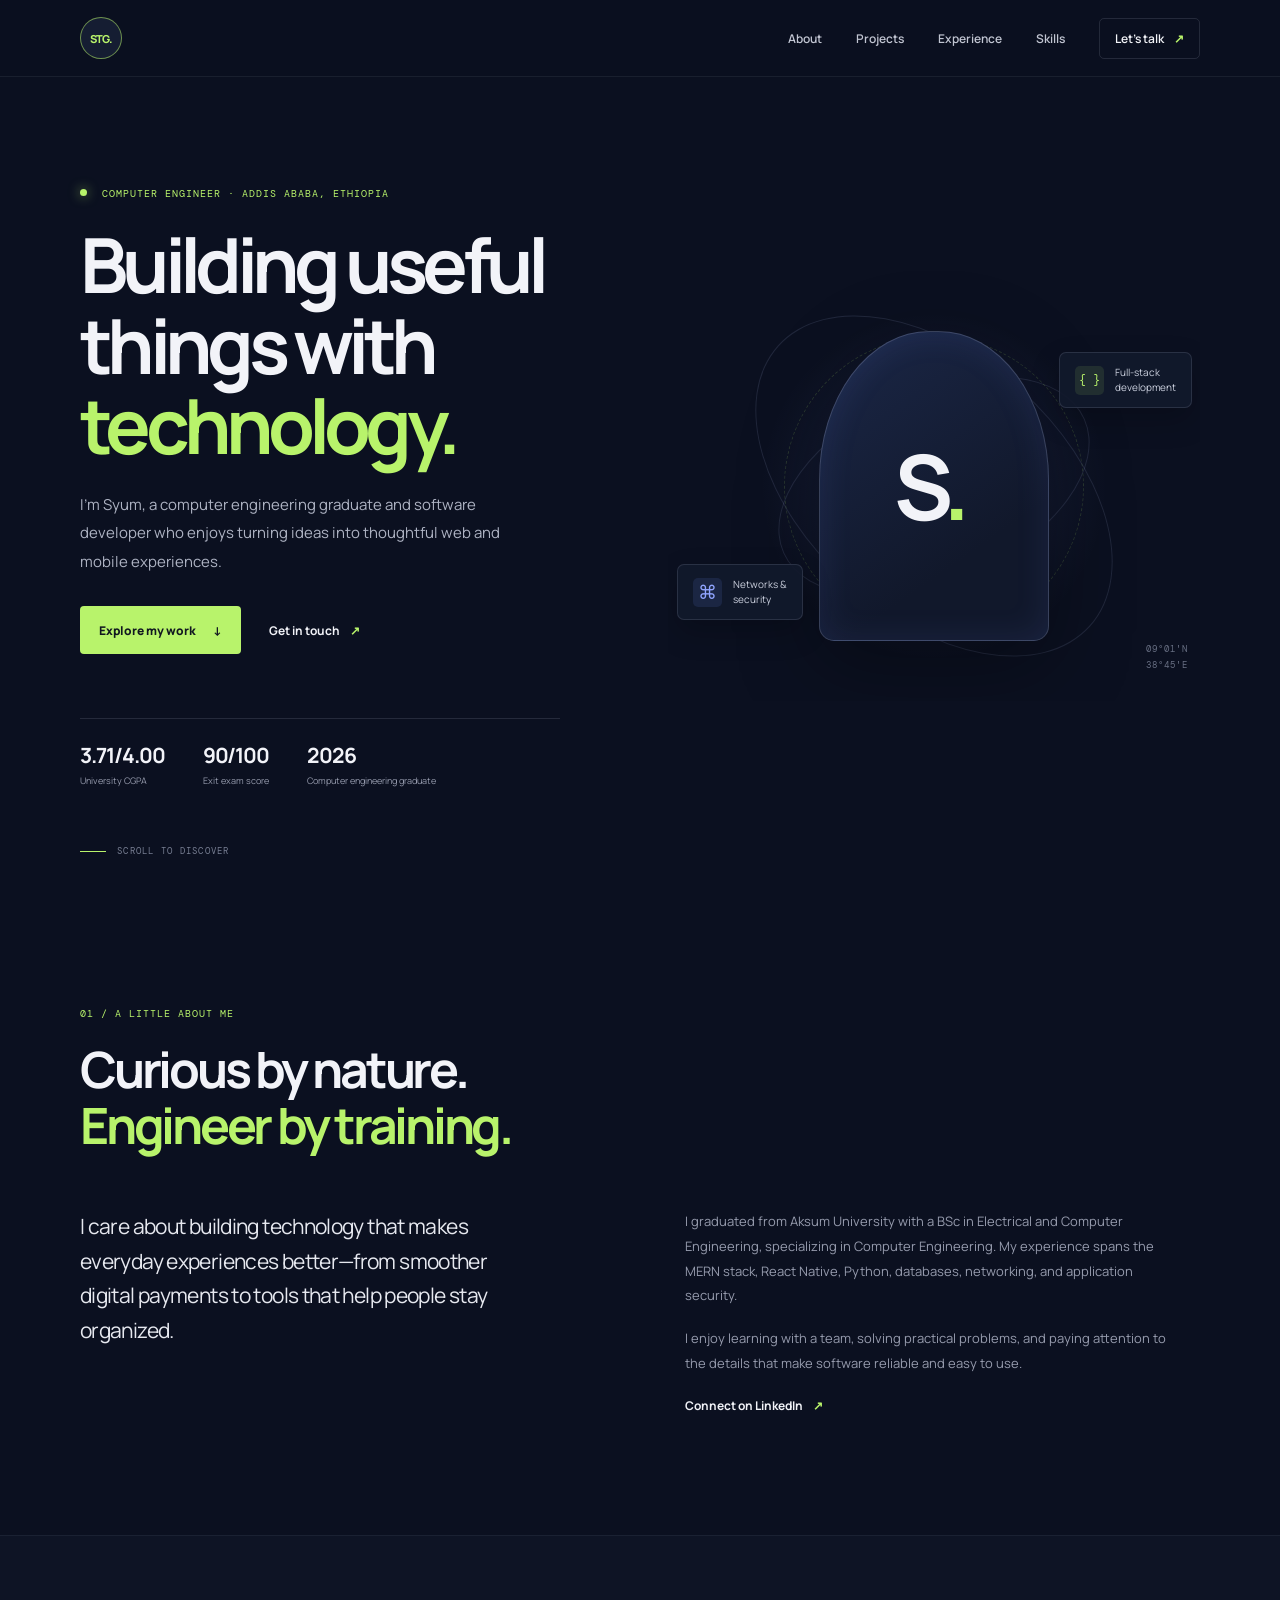
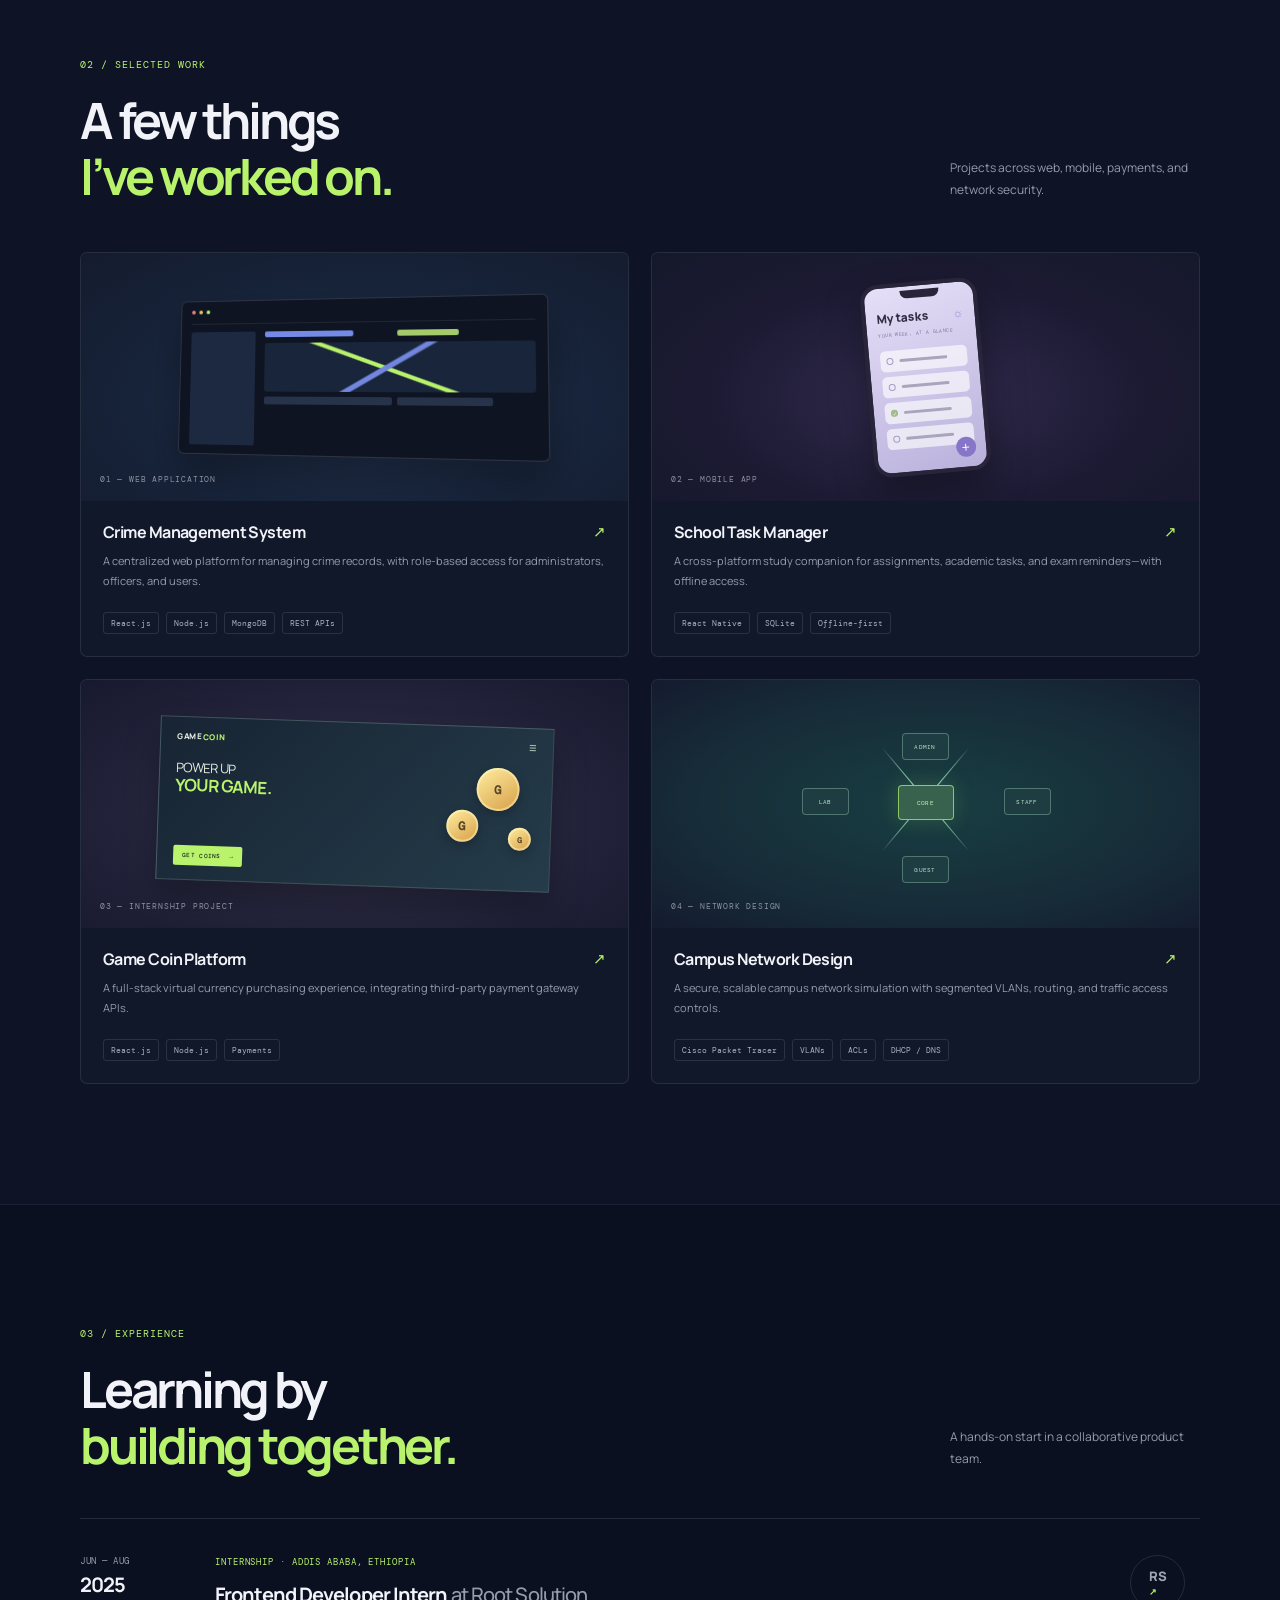
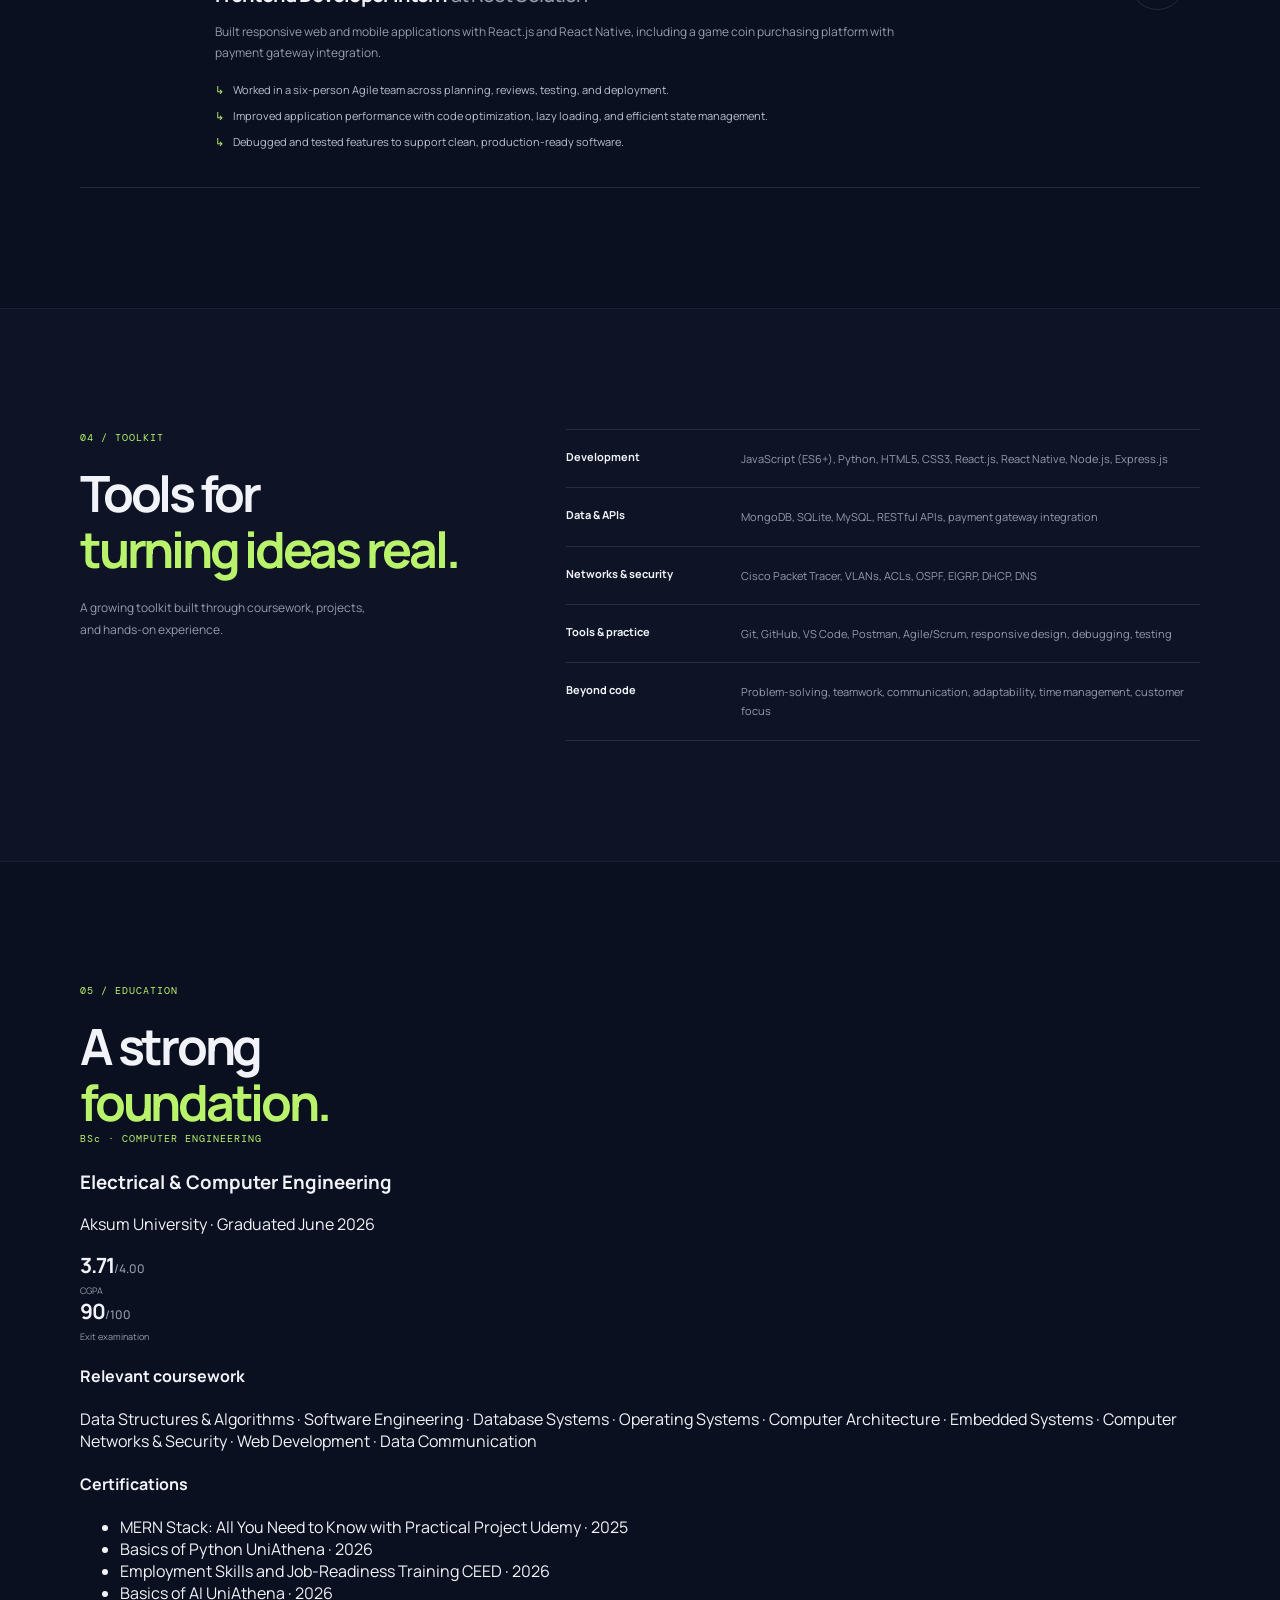
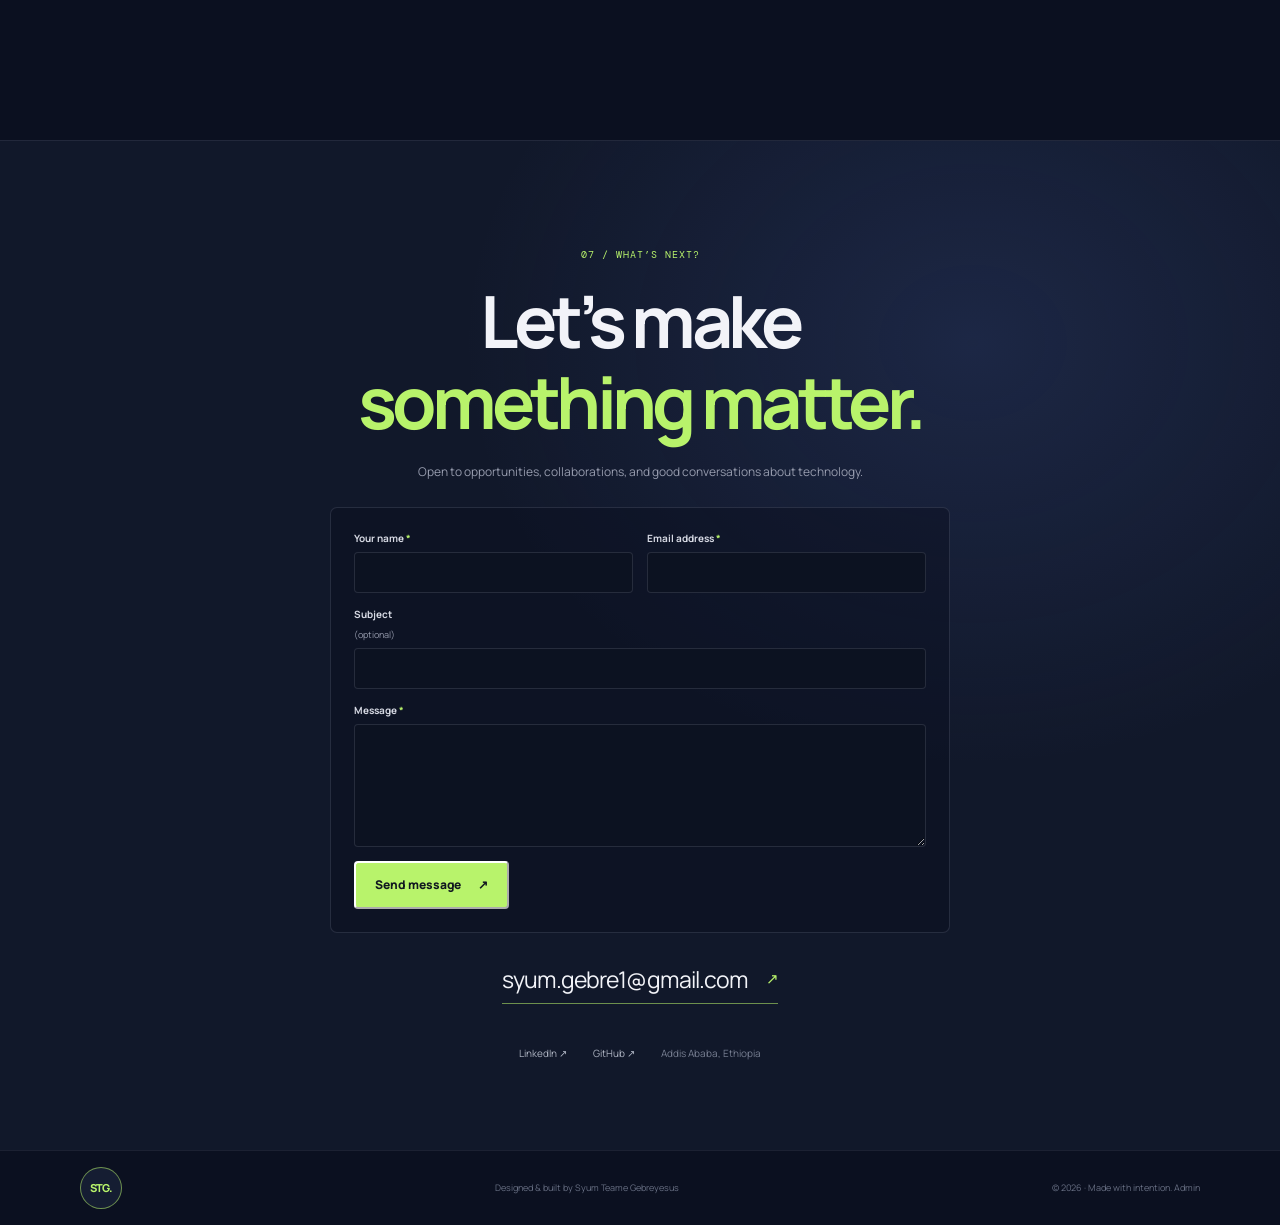
==== index.html @ 5e78ca36 "Prepare portfolio site for deployment" ====
<!doctype html>
<html lang="en">
  <head>
    <meta charset="utf-8" />
    <meta name="viewport" content="width=device-width, initial-scale=1" />
    <meta
      name="description"
      content="The portfolio of Syum Teame Gebreyesus, a computer engineer and software developer based in Addis Ababa, Ethiopia."
    />
    <meta name="theme-color" content="#0b1020" />
    <link rel="icon" type="image/svg+xml" href="favicon.svg" />
    <title>Syum Teame Gebreyesus — Computer Engineer & Developer</title>
    <link rel="preconnect" href="https://fonts.googleapis.com" />
    <link rel="preconnect" href="https://fonts.gstatic.com" crossorigin />
    <link
      href="https://fonts.googleapis.com/css2?family=DM+Mono:wght@400;500&family=Manrope:wght@400;500;600;700;800&display=swap"
      rel="stylesheet"
    />
    <link rel="stylesheet" href="styles.css" />
    <script src="script.js" defer></script>
    <script type="module" src="portfolio-data.js"></script>
    <script type="module" src="contact-form.js"></script>
  </head>
  <body>
    <a class="skip-link" href="#main">Skip to content</a>
    <header class="site-header">
      <nav class="nav shell" aria-label="Main navigation">
        <a class="wordmark photo-wordmark" href="#home" aria-label="Syum Gebreyesus, home">
          <img alt="" />
          <span class="logo-fallback" aria-hidden="true">STG<span>.</span></span>
        </a>
        <button class="menu-toggle" type="button" aria-expanded="false" aria-controls="nav-links">
          <span class="sr-only">Toggle navigation</span>
          <span></span><span></span>
        </button>
        <div class="nav-links" id="nav-links">
          <a href="#about">About</a>
          <a href="#projects">Projects</a>
          <a href="#experience">Experience</a>
          <a href="#skills">Skills</a>
          <a class="nav-contact" href="#contact">Let’s talk <span aria-hidden="true">↗</span></a>
        </div>
      </nav>
    </header>

    <main id="main">
      <section class="hero shell" id="home" aria-labelledby="hero-title">
        <div class="hero-copy">
          <p class="eyebrow"><span class="status-dot"></span> <span data-profile="role-location">COMPUTER ENGINEER · ADDIS ABABA, ETHIOPIA</span></p>
          <h1 id="hero-title">Building useful<br />things with <span>technology.</span></h1>
          <p class="hero-intro" data-profile="summary">
            I’m Syum, a computer engineering graduate and software developer who enjoys turning ideas into thoughtful web and mobile experiences.
          </p>
          <div class="hero-actions">
            <a class="button button-primary" href="#projects">Explore my work <span aria-hidden="true">↓</span></a>
            <a class="text-link" href="mailto:syum.gebre1@gmail.com">Get in touch <span aria-hidden="true">↗</span></a>
          </div>
          <div class="hero-facts" aria-label="Highlights">
            <div><strong data-profile="cgpa">3.71/4.00</strong><small>University CGPA</small></div>
            <div><strong data-profile="exit_score">90/100</strong><small>Exit exam score</small></div>
            <div><strong data-profile="graduation_year">2026</strong><small>Computer engineering graduate</small></div>
          </div>
        </div>
        <div class="hero-art" aria-hidden="true">
          <div class="orbit orbit-one"></div>
          <div class="orbit orbit-two"></div>
          <div class="orbit orbit-three"></div>
          <div class="hero-monogram">
            <img alt="" />
            <span class="monogram-fallback" aria-hidden="true">S<span>.</span></span>
          </div>
          <div class="float-card card-code"><span class="card-icon">{ }</span><span>Full-stack<br />development</span></div>
          <div class="float-card card-network"><span class="card-icon">⌘</span><span>Networks &<br />security</span></div>
          <div class="hero-coordinate">09°01′N<br />38°45′E</div>
        </div>
        <a class="scroll-cue" href="#about"><span></span> SCROLL TO DISCOVER</a>
      </section>

      <section class="section shell" id="about" aria-labelledby="about-title">
        <div class="section-heading">
          <p class="eyebrow">01 / A LITTLE ABOUT ME</p>
          <h2 id="about-title">Curious by nature.<br /><span>Engineer by training.</span></h2>
        </div>
        <div class="about-grid">
          <p class="about-lead" data-profile="summary">I care about building technology that makes everyday experiences better—from smoother digital payments to tools that help people stay organized.</p>
          <div class="about-detail">
            <div data-profile="about"><p>I graduated from Aksum University with a BSc in Electrical and Computer Engineering, specializing in Computer Engineering. My experience spans the MERN stack, React Native, Python, databases, networking, and application security.</p><p>I enjoy learning with a team, solving practical problems, and paying attention to the details that make software reliable and easy to use.</p></div>
            <a class="text-link" data-profile="linkedin-about" href="https://www.linkedin.com/in/syumgebre1" target="_blank" rel="noreferrer">Connect on LinkedIn <span aria-hidden="true">↗</span></a>
          </div>
        </div>
      </section>

      <section class="section projects-section" id="projects" aria-labelledby="projects-title">
        <div class="shell">
          <div class="section-topline">
            <div class="section-heading">
              <p class="eyebrow">02 / SELECTED WORK</p>
              <h2 id="projects-title">A few things<br /><span>I’ve worked on.</span></h2>
            </div>
            <p class="section-aside">Projects across web, mobile, payments, and network security.</p>
          </div>
          <div class="project-grid" data-portfolio="projects">
            <article class="project-card project-featured">
              <div class="project-visual crime-visual" aria-hidden="true">
                <div class="browser-frame"><div class="browser-dots"><i></i><i></i><i></i></div><div class="dashboard-preview"><div class="preview-sidebar"></div><div class="preview-content"><b></b><b></b><div class="preview-chart"></div><div class="preview-row"></div><div class="preview-row short"></div></div></div></div>
                <span class="visual-label">01 — WEB APPLICATION</span>
              </div>
              <div class="project-info">
                <div class="project-title-row"><h3>Crime Management System</h3><span class="project-arrow" aria-hidden="true">↗</span></div>
                <p>A centralized web platform for managing crime records, with role-based access for administrators, officers, and users.</p>
                <ul class="tag-list" aria-label="Technologies"><li>React.js</li><li>Node.js</li><li>MongoDB</li><li>REST APIs</li></ul>
              </div>
            </article>
            <article class="project-card">
              <div class="project-visual mobile-visual" aria-hidden="true">
                <div class="phone-frame"><div class="phone-notch"></div><div class="phone-greeting">My tasks <span>☼</span></div><div class="phone-date">YOUR WEEK, AT A GLANCE</div><div class="phone-task"><i></i><span></span></div><div class="phone-task"><i></i><span></span></div><div class="phone-task done"><i>✓</i><span></span></div><div class="phone-task"><i></i><span></span></div><div class="phone-add">+</div></div>
                <span class="visual-label">02 — MOBILE APP</span>
              </div>
              <div class="project-info">
                <div class="project-title-row"><h3>School Task Manager</h3><span class="project-arrow" aria-hidden="true">↗</span></div>
                <p>A cross-platform study companion for assignments, academic tasks, and exam reminders—with offline access.</p>
                <ul class="tag-list" aria-label="Technologies"><li>React Native</li><li>SQLite</li><li>Offline-first</li></ul>
              </div>
            </article>
            <article class="project-card">
              <div class="project-visual payment-visual" aria-hidden="true">
                <div class="payment-window"><div class="payment-top"><span>GAME<span class="accent-text">COIN</span></span><span class="payment-menu">☰</span></div><div class="payment-copy">POWER UP<br /><b>YOUR GAME.</b></div><div class="coin coin-one">G</div><div class="coin coin-two">G</div><div class="coin coin-three">G</div><div class="payment-button">GET COINS&nbsp; →</div></div>
                <span class="visual-label">03 — INTERNSHIP PROJECT</span>
              </div>
              <div class="project-info">
                <div class="project-title-row"><h3>Game Coin Platform</h3><span class="project-arrow" aria-hidden="true">↗</span></div>
                <p>A full-stack virtual currency purchasing experience, integrating third-party payment gateway APIs.</p>
                <ul class="tag-list" aria-label="Technologies"><li>React.js</li><li>Node.js</li><li>Payments</li></ul>
              </div>
            </article>
            <article class="project-card">
              <div class="project-visual network-visual" aria-hidden="true">
                <div class="network-map"><div class="net-node central">CORE</div><div class="net-node n1">ADMIN</div><div class="net-node n2">LAB</div><div class="net-node n3">STAFF</div><div class="net-node n4">GUEST</div><div class="net-line l1"></div><div class="net-line l2"></div><div class="net-line l3"></div><div class="net-line l4"></div></div>
                <span class="visual-label">04 — NETWORK DESIGN</span>
              </div>
              <div class="project-info">
                <div class="project-title-row"><h3>Campus Network Design</h3><span class="project-arrow" aria-hidden="true">↗</span></div>
                <p>A secure, scalable campus network simulation with segmented VLANs, routing, and traffic access controls.</p>
                <ul class="tag-list" aria-label="Technologies"><li>Cisco Packet Tracer</li><li>VLANs</li><li>ACLs</li><li>DHCP / DNS</li></ul>
              </div>
            </article>
          </div>
        </div>
      </section>

      <section class="section shell" id="experience" aria-labelledby="experience-title">
        <div class="section-topline experience-topline">
          <div class="section-heading"><p class="eyebrow">03 / EXPERIENCE</p><h2 id="experience-title">Learning by<br /><span>building together.</span></h2></div>
          <p class="section-aside">A hands-on start in a collaborative product team.</p>
        </div>
        <article class="experience-card" data-portfolio="experience">
          <div class="experience-date"><span>JUN — AUG</span><strong>2025</strong></div>
          <div class="experience-main">
            <p class="eyebrow">INTERNSHIP · ADDIS ABABA, ETHIOPIA</p>
            <h3>Frontend Developer Intern <span>at Root Solution</span></h3>
            <p>Built responsive web and mobile applications with React.js and React Native, including a game coin purchasing platform with payment gateway integration.</p>
            <ul class="experience-points"><li>Worked in a six-person Agile team across planning, reviews, testing, and deployment.</li><li>Improved application performance with code optimization, lazy loading, and efficient state management.</li><li>Debugged and tested features to support clean, production-ready software.</li></ul>
          </div>
          <div class="experience-mark" aria-hidden="true">RS<span>↗</span></div>
        </article>
      </section>

      <section class="section skills-section" id="skills" aria-labelledby="skills-title">
        <div class="shell skills-layout">
          <div class="section-heading"><p class="eyebrow">04 / TOOLKIT</p><h2 id="skills-title">Tools for<br /><span>turning ideas real.</span></h2><p class="skills-intro">A growing toolkit built through coursework, projects, and hands-on experience.</p></div>
          <div class="skills-list" data-portfolio="skills">
            <div class="skill-row"><h3>Development</h3><p>JavaScript (ES6+), Python, HTML5, CSS3, React.js, React Native, Node.js, Express.js</p></div>
            <div class="skill-row"><h3>Data & APIs</h3><p>MongoDB, SQLite, MySQL, RESTful APIs, payment gateway integration</p></div>
            <div class="skill-row"><h3>Networks & security</h3><p>Cisco Packet Tracer, VLANs, ACLs, OSPF, EIGRP, DHCP, DNS</p></div>
            <div class="skill-row"><h3>Tools & practice</h3><p>Git, GitHub, VS Code, Postman, Agile/Scrum, responsive design, debugging, testing</p></div>
            <div class="skill-row"><h3>Beyond code</h3><p>Problem-solving, teamwork, communication, adaptability, time management, customer focus</p></div>
          </div>
        </div>
      </section>

      <section class="section shell education-section" id="education" aria-labelledby="education-title">
        <div class="section-heading"><p class="eyebrow">05 / EDUCATION</p><h2 id="education-title">A strong<br /><span>foundation.</span></h2></div>
        <div class="education-content" data-portfolio="education">
          <p class="eyebrow">BSc · COMPUTER ENGINEERING</p>
          <h3>Electrical & Computer Engineering</h3>
          <p class="education-school">Aksum University <span>·</span> Graduated June 2026</p>
          <div class="education-stats"><div><strong data-profile="cgpa">3.71<span>/4.00</span></strong><small>CGPA</small></div><div><strong data-profile="exit_score">90<span>/100</span></strong><small>Exit examination</small></div></div>
          <div class="coursework"><h4>Relevant coursework</h4><p>Data Structures & Algorithms · Software Engineering · Database Systems · Operating Systems · Computer Architecture · Embedded Systems · Computer Networks & Security · Web Development · Data Communication</p></div>
          <div class="certifications"><h4>Certifications</h4><ul><li>MERN Stack: All You Need to Know with Practical Project <span>Udemy · 2025</span></li><li>Basics of Python <span>UniAthena · 2026</span></li><li>Employment Skills and Job-Readiness Training <span>CEED · 2026</span></li><li>Basics of AI <span>UniAthena · 2026</span></li></ul></div>
        </div>
      </section>

      <section class="section shell highlights-section" id="highlights" aria-labelledby="highlights-title" data-portfolio="highlights" hidden>
        <div class="section-heading"><p class="eyebrow">06 / MORE ABOUT ME</p><h2 id="highlights-title">Highlights &<br /><span>languages.</span></h2></div>
        <div class="highlights-grid"></div>
      </section>

      <section class="contact-section" id="contact" aria-labelledby="contact-title">
        <div class="shell contact-inner">
          <p class="eyebrow">07 / WHAT’S NEXT?</p>
          <h2 id="contact-title">Let’s make<br /><span>something matter.</span></h2>
          <p class="contact-copy">Open to opportunities, collaborations, and good conversations about technology.</p>
          <form id="contact-form" class="contact-form" novalidate>
            <div class="contact-form-row">
              <label for="contact-name">Your name <span aria-hidden="true">*</span><input id="contact-name" name="name" type="text" autocomplete="name" maxlength="120" required /></label>
              <label for="contact-email">Email address <span aria-hidden="true">*</span><input id="contact-email" name="email" type="email" autocomplete="email" maxlength="254" required /></label>
            </div>
            <label for="contact-subject">Subject <small>(optional)</small><input id="contact-subject" name="subject" type="text" maxlength="200" /></label>
            <label for="contact-message">Message <span aria-hidden="true">*</span><textarea id="contact-message" name="message" rows="5" maxlength="10000" required></textarea></label>
            <div class="contact-submit-row"><button class="button button-primary" type="submit">Send message <span aria-hidden="true">↗</span></button><p id="contact-form-status" class="contact-form-status" role="status" aria-live="polite"></p></div>
          </form>
          <a class="contact-email" data-profile="email-link" href="mailto:syum.gebre1@gmail.com">syum.gebre1@gmail.com <span aria-hidden="true">↗</span></a>
          <div class="contact-links"><a data-profile="linkedin-link" href="https://www.linkedin.com/in/syumgebre1" target="_blank" rel="noreferrer">LinkedIn ↗</a><a data-profile="github-link" href="https://github.com/syum.gebre1" target="_blank" rel="noreferrer">GitHub ↗</a><a data-profile="phone-link" href="tel:" hidden></a><span data-profile="location">Addis Ababa, Ethiopia</span></div>
        </div>
      </section>
    </main>

    <footer class="site-footer">
      <div class="shell footer-inner"><a class="wordmark photo-wordmark" href="#home" aria-label="Back to top"><img alt="" /><span class="logo-fallback" aria-hidden="true">STG<span>.</span></span></a><p>Designed & built by <span data-profile="name">Syum Teame Gebreyesus</span></p><p>© <span id="year">2026</span> · Made with intention. <a href="admin.html">Admin</a></p></div>
    </footer>
  </body>
</html>
---- styles.css ----
:root {
  color-scheme: dark;
  --ink: #f2f3f8;
  --muted: #969bad;
  --subtle: #686f83;
  --bg: #0b1020;
  --panel: #11182a;
  --panel-2: #151d32;
  --line: rgba(223, 230, 255, .12);
  --accent: #b8f36b;
  --blue: #6f8bff;
  --mono: 'DM Mono', monospace;
  --sans: 'Manrope', sans-serif;
  font-family: var(--sans);
  scroll-behavior: smooth;
  scroll-padding-top: 92px;
}

* { box-sizing: border-box; }
body { margin: 0; background: var(--bg); color: var(--ink); font-family: var(--sans); -webkit-font-smoothing: antialiased; }
a { color: inherit; text-decoration: none; }
button { font: inherit; }
.shell { width: min(1120px, calc(100% - 64px)); margin-inline: auto; }
.skip-link { position: fixed; top: 12px; left: 12px; z-index: 20; padding: 12px 16px; transform: translateY(-160%); background: var(--accent); color: var(--bg); border-radius: 6px; }
.skip-link:focus { transform: translateY(0); }
.sr-only { position: absolute; width: 1px; height: 1px; padding: 0; margin: -1px; overflow: hidden; clip: rect(0, 0, 0, 0); white-space: nowrap; border: 0; }
.site-header { position: sticky; top: 0; z-index: 10; background: rgba(11, 16, 32, .84); border-bottom: 1px solid rgba(223, 230, 255, .07); backdrop-filter: blur(18px); }
.nav { height: 76px; display: flex; align-items: center; justify-content: space-between; }
.wordmark { font-size: 21px; font-weight: 800; letter-spacing: -.08em; }
.wordmark span, .accent-text { color: var(--accent); }
.photo-wordmark { width: 42px; height: 42px; position: relative; display: inline-grid; place-items: center; overflow: hidden; border: 1px solid rgba(184, 243, 107, .55); border-radius: 50%; background: var(--panel-2); }
.photo-wordmark img { position: absolute; inset: 0; width: 100%; height: 100%; object-fit: cover; object-position: center 24%; }
.photo-wordmark .logo-fallback { position: absolute; z-index: 1; font-size: 11px; letter-spacing: -.08em; }
.photo-wordmark .logo-fallback span { color: var(--accent); }
.nav-links { display: flex; align-items: center; gap: 34px; color: #c1c5d2; font-size: 12px; font-weight: 600; }
.nav-links a { transition: color .2s ease; }
.nav-links a:hover, .nav-links a:focus-visible { color: var(--accent); }
.nav-links .nav-contact { border: 1px solid var(--line); padding: 11px 15px; border-radius: 5px; color: var(--ink); }
.nav-contact span { color: var(--accent); margin-left: 8px; }
.menu-toggle { display: none; }
.hero { min-height: 660px; padding-top: 108px; padding-bottom: 98px; display: grid; grid-template-columns: 1.05fr .95fr; align-items: center; position: relative; }
.hero-copy { position: relative; z-index: 1; }
.eyebrow { color: var(--accent); font: 10px/1.7 var(--mono); letter-spacing: .1em; margin: 0 0 22px; }
.status-dot { display: inline-block; width: 7px; height: 7px; background: var(--accent); border-radius: 50%; margin: 0 8px 1px 0; box-shadow: 0 0 12px rgba(184, 243, 107, .65); }
h1, h2, h3, p { margin-top: 0; }
.hero h1 { font-size: clamp(48px, 6.2vw, 76px); line-height: 1.06; letter-spacing: -.075em; margin: 0 0 25px; font-weight: 700; }
.hero h1 span, .section-heading h2 span, .contact-inner h2 span { color: var(--accent); }
.hero-intro { max-width: 440px; color: #aeb3c3; font-size: 15px; line-height: 1.9; margin-bottom: 30px; }
.hero-actions { display: flex; gap: 28px; align-items: center; }
.button { display: inline-flex; align-items: center; gap: 17px; min-height: 48px; padding: 0 19px; font-size: 12px; font-weight: 800; border-radius: 4px; transition: transform .2s ease, background .2s ease; }
.button:hover { transform: translateY(-2px); }
.button-primary { color: #111720; background: var(--accent); }
.button-primary:hover { background: #ceff86; }
.text-link { display: inline-flex; align-items: center; gap: 10px; color: var(--ink); font-size: 12px; font-weight: 700; }
.text-link span { color: var(--accent); transition: transform .2s ease; }
.text-link:hover span { transform: translate(3px, -3px); }
.hero-facts { display: flex; gap: 38px; border-top: 1px solid var(--line); margin-top: 64px; padding-top: 22px; max-width: 480px; }
.hero-facts div, .education-stats div { display: grid; gap: 5px; }
.hero-facts strong, .education-stats strong { font-size: 21px; letter-spacing: -.05em; }
.hero-facts strong span, .education-stats strong span { font-size: 12px; color: var(--muted); font-weight: 500; letter-spacing: 0; }
.hero-facts small, .education-stats small { color: var(--muted); font-size: 9px; }
.hero-art { min-height: 430px; position: relative; display: grid; place-items: center; overflow: hidden; }
.hero-art::before { content: ''; position: absolute; width: 360px; height: 360px; border-radius: 50%; background: radial-gradient(circle, rgba(111, 139, 255, .17), transparent 68%); }
.orbit { position: absolute; border: 1px solid rgba(188, 203, 255, .12); border-radius: 50%; transform: rotate(-24deg); }
.orbit-one { width: 330px; height: 190px; }
.orbit-two { width: 420px; height: 260px; transform: rotate(42deg); }
.orbit-three { width: 300px; height: 300px; border-style: dashed; border-color: rgba(184, 243, 107, .16); }
.hero-monogram { width: 230px; height: 310px; position: relative; overflow: hidden; display: grid; place-content: center; border-radius: 48% 48% 15px 15px; background: linear-gradient(145deg, #1b2747, #11182b 70%); border: 1px solid rgba(197, 210, 255, .22); box-shadow: 0 22px 80px rgba(0, 0, 0, .35), inset 0 0 34px rgba(111, 139, 255, .11); font-size: 90px; line-height: 1; font-weight: 700; letter-spacing: -.09em; padding-right: 12px; }
.hero-monogram > img { position: absolute; inset: 0; width: 100%; height: 100%; object-fit: cover; object-position: center 20%; }
.monogram-fallback { position: relative; z-index: 1; }
.monogram-fallback > span { color: var(--accent); }
.float-card { position: absolute; z-index: 2; display: flex; align-items: center; gap: 11px; padding: 12px 15px; background: rgba(18, 25, 44, .92); border: 1px solid var(--line); border-radius: 7px; color: #cbd0de; font-size: 10px; line-height: 1.5; box-shadow: 0 12px 30px rgba(0,0,0,.2); }
.card-code { right: 8px; top: 81px; }.card-network { left: 9px; bottom: 81px; }
.card-icon { width: 29px; height: 29px; border-radius: 5px; background: rgba(184,243,107,.1); color: var(--accent); display: grid; place-items: center; font: 12px var(--mono); }
.card-network .card-icon { color: #91a5ff; background: rgba(111,139,255,.12); font-size: 19px; }
.hero-coordinate { position: absolute; right: 12px; bottom: 28px; color: var(--subtle); font: 9px/1.7 var(--mono); letter-spacing: .1em; text-align: right; }
.scroll-cue { position: absolute; left: 0; bottom: 28px; color: #777e92; font: 9px var(--mono); letter-spacing: .14em; display: flex; align-items: center; gap: 11px; }
.scroll-cue span { width: 26px; height: 1px; background: var(--accent); }
.section { padding-top: 120px; padding-bottom: 120px; }
.section-heading h2, .contact-inner h2 { font-size: clamp(36px, 4vw, 50px); line-height: 1.12; letter-spacing: -.065em; margin: 0; }
.section-heading .eyebrow { margin-bottom: 19px; }
.about-grid { display: grid; grid-template-columns: 1fr 1fr; gap: 90px; margin-top: 56px; }
.about-lead { font-size: 21px; line-height: 1.65; letter-spacing: -.03em; max-width: 440px; color: #e6e8ef; }
.about-detail { max-width: 490px; }
.about-detail p { color: var(--muted); font-size: 13px; line-height: 1.9; margin-bottom: 18px; }
.about-detail .text-link { margin-top: 4px; }
.projects-section, .skills-section { background: #0e1425; border-block: 1px solid rgba(223,230,255,.06); }
.section-topline { display: flex; justify-content: space-between; align-items: end; margin-bottom: 48px; }
.section-aside { max-width: 250px; color: var(--muted); font-size: 12px; line-height: 1.8; margin-bottom: 4px; }
.project-grid { display: grid; grid-template-columns: 1fr 1fr; gap: 22px; }
.project-card { overflow: hidden; border: 1px solid rgba(223,230,255,.1); border-radius: 7px; background: #11182a; transition: transform .25s ease, border-color .25s ease; }
.project-card:hover { transform: translateY(-4px); border-color: rgba(184,243,107,.4); }
.project-visual { height: 248px; position: relative; overflow: hidden; display: grid; place-items: center; }
.uploaded-visual { background: radial-gradient(ellipse at 50% 50%, #273651, #141b2d); }
.project-upload { position: absolute; inset: 0; width: 100%; height: 100%; object-fit: cover; }
.project-placeholder { color: rgba(184,243,107,.65); font: 42px var(--mono); }
.project-title-row h3 a:hover { color: var(--accent); }
.crime-visual { background: radial-gradient(ellipse at 53% 60%, #263755, #17243b 52%, #141b2d); }
.mobile-visual { background: radial-gradient(ellipse at 50% 58%, #332b4f, #1b1a32 58%, #15182b); }
.payment-visual { background: radial-gradient(ellipse at 50% 55%, #36334a, #24243c 55%, #17192e); }
.network-visual { background: radial-gradient(ellipse at 52% 50%, #183e42, #172d39 58%, #141b2e); }
.visual-label { position: absolute; bottom: 17px; left: 19px; color: rgba(236,239,251,.55); font: 8px var(--mono); letter-spacing: .1em; }
.browser-frame { width: 68%; height: 160px; padding: 9px 11px 11px; background: #0e1422; border: 1px solid rgba(226,235,255,.15); border-radius: 6px; box-shadow: 0 20px 40px rgba(0,0,0,.32); transform: perspective(500px) rotateY(-8deg) rotateX(3deg); }
.browser-dots { height: 15px; display: flex; gap: 4px; border-bottom: 1px solid rgba(255,255,255,.08); }
.browser-dots i { width: 4px; height: 4px; border-radius: 50%; background: #ef7e7e; }.browser-dots i:nth-child(2) { background: #e9c368; }.browser-dots i:nth-child(3) { background: var(--accent); }
.dashboard-preview { height: 125px; display: flex; padding-top: 8px; gap: 10px; }.preview-sidebar { width: 20%; background: #1c2941; border-radius: 2px; }.preview-content { flex: 1; display: grid; grid-template-columns: 1fr 1fr; grid-template-rows: 7px 50px 8px 8px; gap: 5px; }.preview-content b { background: #738be7; border-radius: 2px; width: 70%; height: 6px; }.preview-content b:nth-child(2) { background: #a4ca6b; width: 45%; }.preview-chart { grid-column: 1 / 3; background: linear-gradient(150deg, transparent 46%, #7286de 47% 49%, transparent 50%), linear-gradient(20deg, transparent 45%, #b8f36b 46% 48%, transparent 49%), #19253a; border-radius: 3px; }.preview-row { background: #26334b; border-radius: 2px; }.preview-row.short { width: 70%; }
.phone-frame { width: 117px; height: 193px; border-radius: 18px; padding: 17px 11px 10px; position: relative; background: linear-gradient(160deg, #e5dff8, #b9b1db); border: 4px solid #28253a; box-shadow: 0 18px 38px rgba(0,0,0,.36); color: #302d42; transform: rotate(-5deg); }.phone-notch { width: 39px; height: 8px; position: absolute; top: 4px; left: calc(50% - 19px); border-radius: 0 0 7px 7px; background: #28253a; }.phone-greeting { margin-top: 5px; font-size: 12px; font-weight: 800; }.phone-greeting span { float: right; color: #9f8bd6; }.phone-date { margin: 5px 0 12px; font: 5px var(--mono); color: #817b99; letter-spacing: .08em; }.phone-task { height: 21px; display: flex; align-items: center; gap: 6px; border-radius: 5px; margin: 5px 0; padding: 0 6px; background: rgba(255,255,255,.64); }.phone-task i { width: 7px; height: 7px; border: 1px solid #a79dc5; border-radius: 50%; font-size: 5px; font-style: normal; }.phone-task span { width: 48px; height: 3px; background: #aaa4bd; border-radius: 3px; }.phone-task.done i { background: #a2bb8b; border-color: #a2bb8b; color: white; text-align: center; line-height: 7px; }.phone-add { position: absolute; right: 10px; bottom: 10px; display: grid; place-items: center; width: 20px; height: 20px; border-radius: 50%; color: white; background: #8775c7; font-size: 15px; }
.payment-window { width: 72%; height: 164px; background: linear-gradient(135deg, #172433, #253c4a); border: 1px solid rgba(224,241,228,.18); box-shadow: 0 18px 35px rgba(0,0,0,.26); padding: 13px 16px; position: relative; transform: rotate(2deg); overflow: hidden; }.payment-top { display: flex; justify-content: space-between; color: #e2ebdf; font-size: 8px; font-weight: 800; letter-spacing: .08em; }.payment-menu { color: #a9b8b1; }.payment-copy { margin-top: 19px; position: relative; z-index: 1; color: #e8eee5; font-size: 13px; line-height: 1.16; letter-spacing: -.04em; }.payment-copy b { color: var(--accent); font-size: 17px; }.coin { position: absolute; display: grid; place-items: center; border-radius: 50%; color: #594828; font: 12px var(--mono); font-weight: bold; background: linear-gradient(145deg, #fff0a3, #d79d45); box-shadow: 0 4px 12px rgba(0,0,0,.24), inset 0 0 0 2px rgba(255,250,200,.46); }.coin-one { width: 43px; height: 43px; right: 32px; top: 40px; }.coin-two { width: 32px; height: 32px; right: 72px; top: 83px; }.coin-three { width: 23px; height: 23px; right: 19px; top: 99px; font-size: 8px; }.payment-button { position: absolute; bottom: 14px; left: 16px; z-index: 1; padding: 6px 9px; background: var(--accent); color: #17251d; border-radius: 2px; font: 6px var(--mono); font-weight: 500; letter-spacing: .05em; }
.network-map { position: relative; width: 260px; height: 168px; }.net-node { z-index: 1; position: absolute; width: 47px; height: 27px; display: grid; place-items: center; border-radius: 4px; border: 1px solid rgba(185,238,206,.32); background: #1d3d43; color: #c0e6cc; font: 6px var(--mono); letter-spacing: .04em; }.net-node.central { width: 56px; height: 35px; top: 65px; left: 102px; background: #38614e; color: #d9ffac; border-color: rgba(184,243,107,.7); box-shadow: 0 0 22px rgba(184,243,107,.17); }.n1 { top: 13px; left: 106px; }.n2 { top: 68px; left: 6px; }.n3 { top: 68px; right: 5px; }.n4 { bottom: 5px; left: 106px; }.net-line { position: absolute; top: 47%; left: 24%; width: 52%; height: 1px; background: linear-gradient(90deg, transparent, #91d2ae, transparent); transform: rotate(-50deg); }.l2 { transform: rotate(50deg); }.l3 { transform: rotate(130deg); }.l4 { transform: rotate(-130deg); }
.project-info { padding: 20px 22px 22px; }.project-title-row { display: flex; align-items: start; justify-content: space-between; gap: 12px; }.project-info h3 { font-size: 16px; letter-spacing: -.035em; margin-bottom: 8px; }.project-arrow { color: var(--accent); font-size: 15px; }.project-info p { min-height: 44px; color: var(--muted); font-size: 11px; line-height: 1.75; margin-bottom: 17px; }.tag-list { display: flex; flex-wrap: wrap; gap: 7px; list-style: none; padding: 0; margin: 0; }.tag-list li { border: 1px solid rgba(223,230,255,.12); border-radius: 3px; padding: 5px 7px; color: #abb1c1; font: 8px var(--mono); }
.experience-topline { margin-bottom: 45px; }.experience-card { display: grid; grid-template-columns: 100px 1fr 70px; gap: 35px; border-top: 1px solid var(--line); border-bottom: 1px solid var(--line); padding: 36px 0; }.experience-date { display: flex; flex-direction: column; gap: 4px; color: var(--muted); font: 9px var(--mono); letter-spacing: .06em; }.experience-date strong { color: var(--ink); font-size: 20px; font-family: var(--sans); letter-spacing: -.05em; }.experience-main .eyebrow { margin-bottom: 10px; font-size: 9px; }.experience-main h3 { font-size: 20px; letter-spacing: -.045em; margin-bottom: 13px; }.experience-main h3 span { color: var(--muted); font-weight: 500; }.experience-main > p:not(.eyebrow) { color: var(--muted); font-size: 12px; line-height: 1.8; max-width: 680px; margin-bottom: 17px; }.experience-points { list-style: none; padding: 0; margin: 0; display: grid; gap: 8px; }.experience-points li { color: #bbc0ce; font-size: 11px; line-height: 1.65; }.experience-points li::before { content: '↳'; color: var(--accent); margin-right: 9px; }.experience-mark { align-self: start; width: 55px; height: 55px; display: grid; place-content: center; border: 1px solid var(--line); border-radius: 50%; color: #9ea7b9; font-size: 13px; font-weight: 800; }.experience-mark span { color: var(--accent); font-size: 9px; }
.skills-layout { display: grid; grid-template-columns: .75fr 1.25fr; gap: 105px; }.skills-intro { max-width: 290px; margin-top: 20px; color: var(--muted); font-size: 12px; line-height: 1.8; }.skills-list { border-top: 1px solid var(--line); }.skill-row { display: grid; grid-template-columns: 150px 1fr; gap: 25px; border-bottom: 1px solid var(--line); padding: 19px 0; }.skill-row h3 { margin: 0; font-size: 11px; color: var(--ink); }.skill-row p { margin: 0; color: var(--muted); font-size: 11px; line-height: 1.75; }
.certifications li a:hover { color: var(--accent); }
.education-record + .education-record { border-top: 1px solid var(--line); padding-top: 24px; margin-top: 24px; }
.education-details { color: var(--muted); font-size: 10px; line-height: 1.8; }
.highlights-section { border-top: 1px solid rgba(223,230,255,.06); }
.highlights-grid { display: grid; grid-template-columns: repeat(3,1fr); gap: 14px; margin-top: 40px; }
.highlight-card { padding: 20px; background: var(--panel); border: 1px solid var(--line); border-radius: 6px; }
.highlight-card .eyebrow { font-size: 8px; margin-bottom: 9px; }
.highlight-card h3 { font-size: 15px; margin-bottom: 8px; }
.highlight-card > p:not(.eyebrow) { color: var(--muted); font-size: 11px; line-height: 1.7; }
.highlight-card a { color: var(--accent); font-size: 10px; }
.contact-section { padding: 105px 0 90px; background: radial-gradient(ellipse at 76% 20%, rgba(79,106,190,.18), transparent 37%), #11182a; border-top: 1px solid rgba(223,230,255,.08); }.contact-inner { text-align: center; }.contact-inner .eyebrow { margin-bottom: 18px; }.contact-inner h2 { font-size: clamp(44px, 6vw, 72px); }.contact-copy { color: var(--muted); font-size: 12px; margin: 20px auto 27px; }
.contact-form { width: min(620px, 100%); margin: 0 auto 30px; padding: 23px; text-align: left; background: rgba(11,16,32,.48); border: 1px solid var(--line); border-radius: 7px; }
.contact-form-row { display: grid; grid-template-columns: 1fr 1fr; gap: 14px; }
.contact-form label { display: grid; gap: 7px; margin-bottom: 14px; color: #d6d9e3; font-size: 10px; font-weight: 700; }
.contact-form label > span { display: contents; color: var(--accent); }
.contact-form label small { display: inline; color: var(--muted); font-size: 9px; font-weight: 400; }
.contact-form input, .contact-form textarea { width: 100%; padding: 11px 12px; border: 1px solid var(--line); border-radius: 4px; outline: none; background: #0c1221; color: var(--ink); font: 12px var(--sans); }
.contact-form textarea { resize: vertical; min-height: 120px; line-height: 1.65; }
.contact-form input:focus, .contact-form textarea:focus { border-color: rgba(184,243,107,.7); box-shadow: 0 0 0 3px rgba(184,243,107,.08); }
.contact-submit-row { display: flex; align-items: center; gap: 15px; }
.contact-form .button:disabled { cursor: wait; opacity: .65; transform: none; }
.contact-form-status { flex: 1; margin: 0; color: #c4cad6; font-size: 10px; line-height: 1.6; }
.contact-form-status.is-success { color: var(--accent); }
.contact-form-status.is-error { color: #ff9e9e; }
.contact-email { display: inline-flex; gap: 18px; align-items: center; padding-bottom: 8px; border-bottom: 1px solid rgba(184,243,107,.55); font-size: clamp(17px, 3vw, 23px); letter-spacing: -.04em; }.contact-email span { color: var(--accent); font-size: 15px; }.contact-links { display: flex; justify-content: center; gap: 26px; margin-top: 42px; color: #aeb4c2; font-size: 10px; }.contact-links a:hover { color: var(--accent); }.contact-links span { color: #777e91; }
.site-footer { border-top: 1px solid rgba(223,230,255,.08); }.footer-inner { min-height: 74px; display: flex; align-items: center; justify-content: space-between; }.footer-inner p { color: var(--subtle); font-size: 9px; margin: 0; }

@media (min-width: 1300px) { .hero { min-height: 720px; } }
@media (max-width: 800px) {
  .shell { width: min(100% - 44px, 620px); }
  .nav { height: 68px; }
  .menu-toggle { display: flex; width: 40px; height: 40px; flex-direction: column; justify-content: center; align-items: center; gap: 6px; border: 1px solid var(--line); border-radius: 4px; background: transparent; color: var(--ink); cursor: pointer; }
  .menu-toggle span:not(.sr-only) { width: 16px; height: 1px; background: var(--ink); transition: transform .2s ease; }
  .menu-toggle[aria-expanded="true"] span:nth-of-type(2) { transform: translateY(3.5px) rotate(45deg); }
  .menu-toggle[aria-expanded="true"] span:nth-of-type(3) { transform: translateY(-3.5px) rotate(-45deg); }
  .nav-links { display: none; position: absolute; top: 68px; left: 0; right: 0; padding: 15px 22px 22px; background: #0d1323; border-bottom: 1px solid var(--line); align-items: stretch; gap: 0; }
  .nav-links.is-open { display: flex; flex-direction: column; }
  .nav-links a { padding: 13px 0; }.nav-links .nav-contact { margin-top: 7px; padding: 12px; text-align: center; }
  .hero { grid-template-columns: 1fr; padding-top: 78px; padding-bottom: 100px; min-height: unset; }.hero-art { grid-row: 1; min-height: 340px; margin-bottom: 16px; }.hero-monogram { width: 205px; height: 280px; }.hero-copy { grid-row: 2; }.hero h1 { font-size: clamp(48px, 10vw, 70px); }.hero-facts { margin-top: 42px; }.scroll-cue { bottom: 35px; }
  .section { padding-top: 85px; padding-bottom: 85px; }.about-grid { gap: 30px; grid-template-columns: 1fr; margin-top: 35px; }.about-lead { font-size: 19px; }
  .section-topline { align-items: start; flex-direction: column; gap: 18px; margin-bottom: 34px; }.section-aside { max-width: 350px; }.project-grid { gap: 15px; }.project-visual { height: 215px; }.project-info { padding: 17px; }.project-info p { min-height: 60px; }
  .experience-card { grid-template-columns: 68px 1fr; gap: 20px; }.experience-mark { display: none; }.skills-layout, .education-section { grid-template-columns: 1fr; gap: 38px; }.skills-intro { margin-top: 16px; }.education-section { gap: 32px; }.highlights-grid { grid-template-columns: 1fr 1fr; }
}
@media (max-width: 520px) {
  .shell { width: calc(100% - 38px); }
  .hero { padding-top: 55px; }.hero-art { min-height: 280px; }.hero-monogram { width: 170px; height: 250px; font-size: 68px; }.orbit-one { width: 280px; height: 160px; }.orbit-two { width: 320px; height: 200px; }.orbit-three { width: 235px; height: 235px; }.card-code { right: 0; top: 47px; }.card-network { left: 0; bottom: 39px; }.float-card { padding: 9px; font-size: 9px; }.hero-coordinate { bottom: 3px; }.hero h1 { font-size: 47px; }.hero-intro { font-size: 13px; }.hero-actions { gap: 18px; }.button { padding: 0 13px; }.hero-facts { gap: 20px; }.hero-facts strong { font-size: 18px; }.hero-facts small { max-width: 78px; line-height: 1.4; }
  .section { padding-top: 72px; padding-bottom: 72px; }.section-heading h2 { font-size: 38px; }.project-grid { grid-template-columns: 1fr; }.project-visual { height: 235px; }.project-info p { min-height: unset; }.skill-row { grid-template-columns: 105px 1fr; gap: 13px; }.experience-card { gap: 14px; grid-template-columns: 56px 1fr; padding: 27px 0; }.experience-date { font-size: 8px; }.experience-date strong { font-size: 17px; }.experience-main h3 { font-size: 17px; line-height: 1.45; }.experience-main h3 span { display: block; }.experience-points li { font-size: 10px; }
  .certifications li { flex-direction: column; gap: 1px; }.contact-section { padding: 78px 0 65px; }.contact-form-row { grid-template-columns: 1fr; gap: 0; }.contact-form { padding: 17px; }.contact-submit-row { align-items: flex-start; flex-direction: column; }.contact-links { flex-wrap: wrap; gap: 13px 20px; }.footer-inner { padding: 20px 0; gap: 10px; flex-wrap: wrap; }.footer-inner p { width: calc(100% - 55px); text-align: right; }.footer-inner p:last-child { width: 100%; text-align: center; }.highlights-grid { grid-template-columns: 1fr; }
}
@media (prefers-reduced-motion: reduce) { *, *::before, *::after { scroll-behavior: auto !important; transition-duration: .01ms !important; animation-duration: .01ms !important; animation-iteration-count: 1 !important; } }
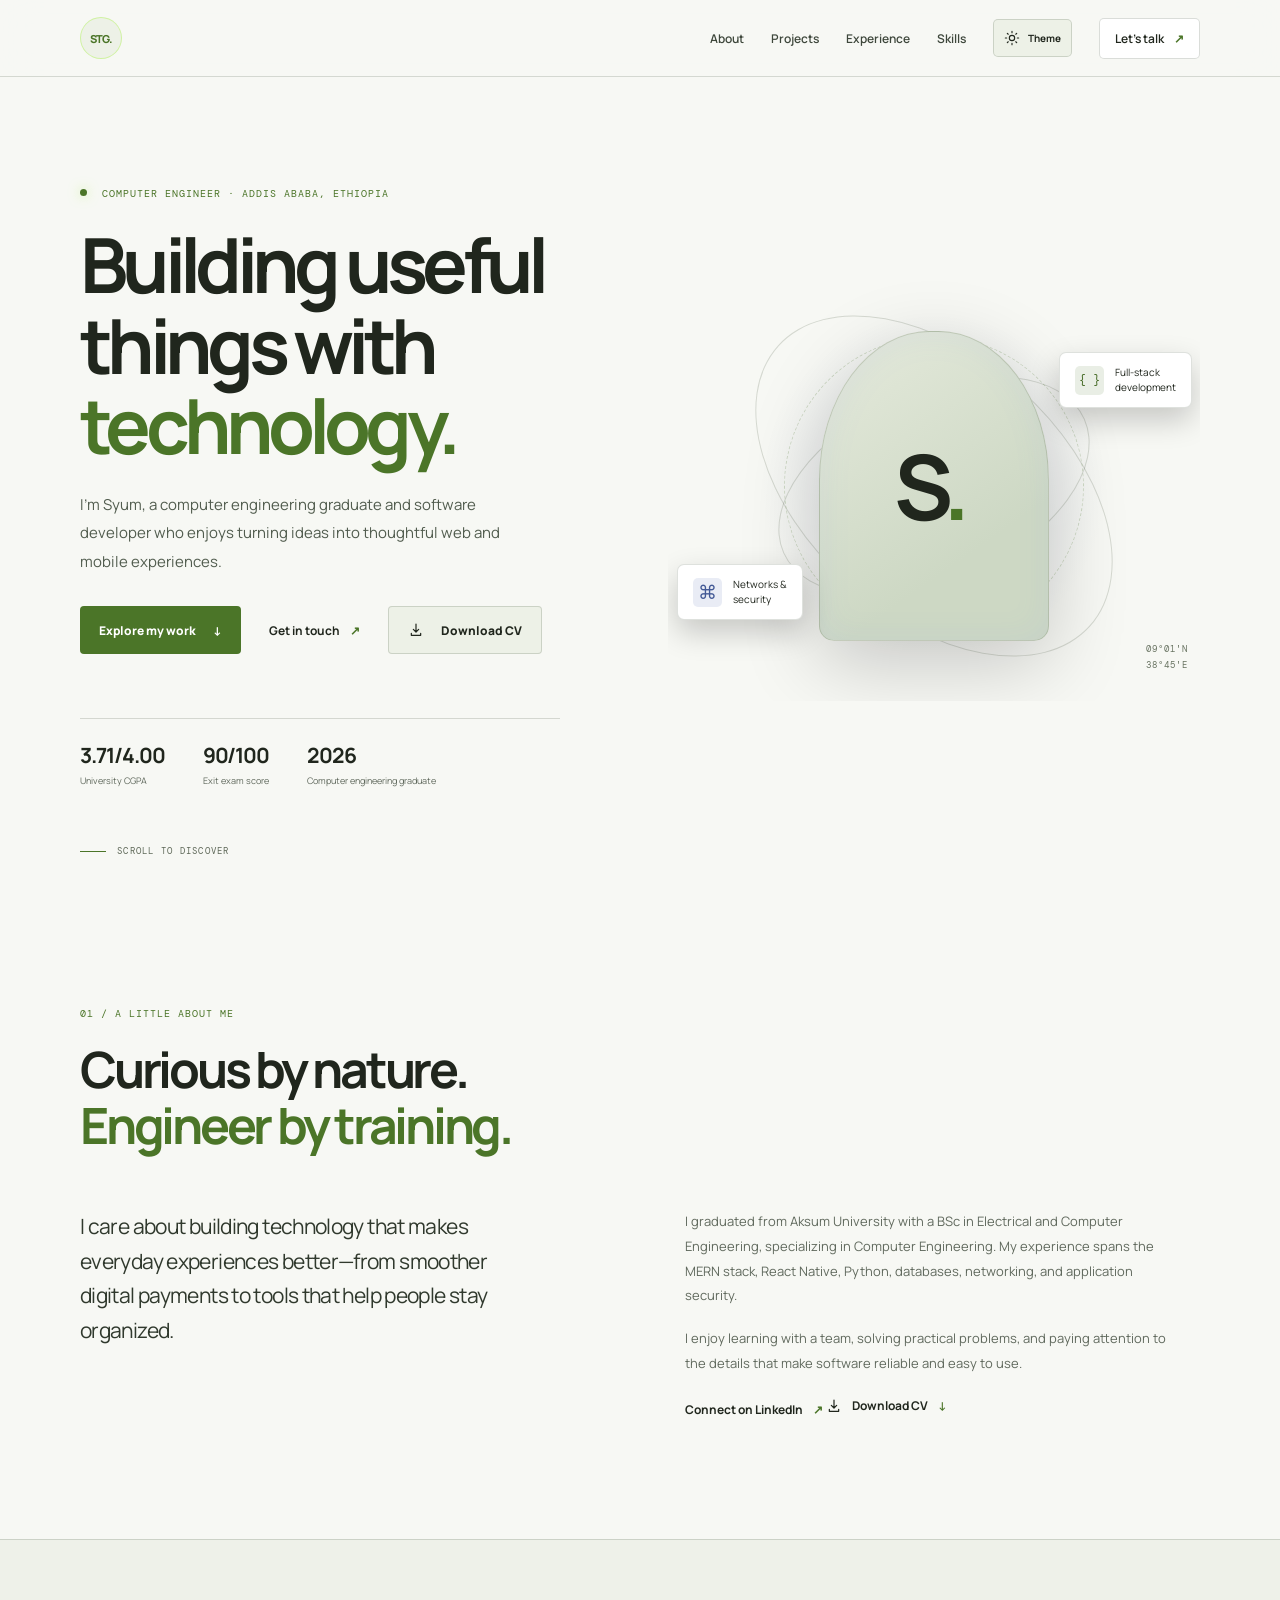
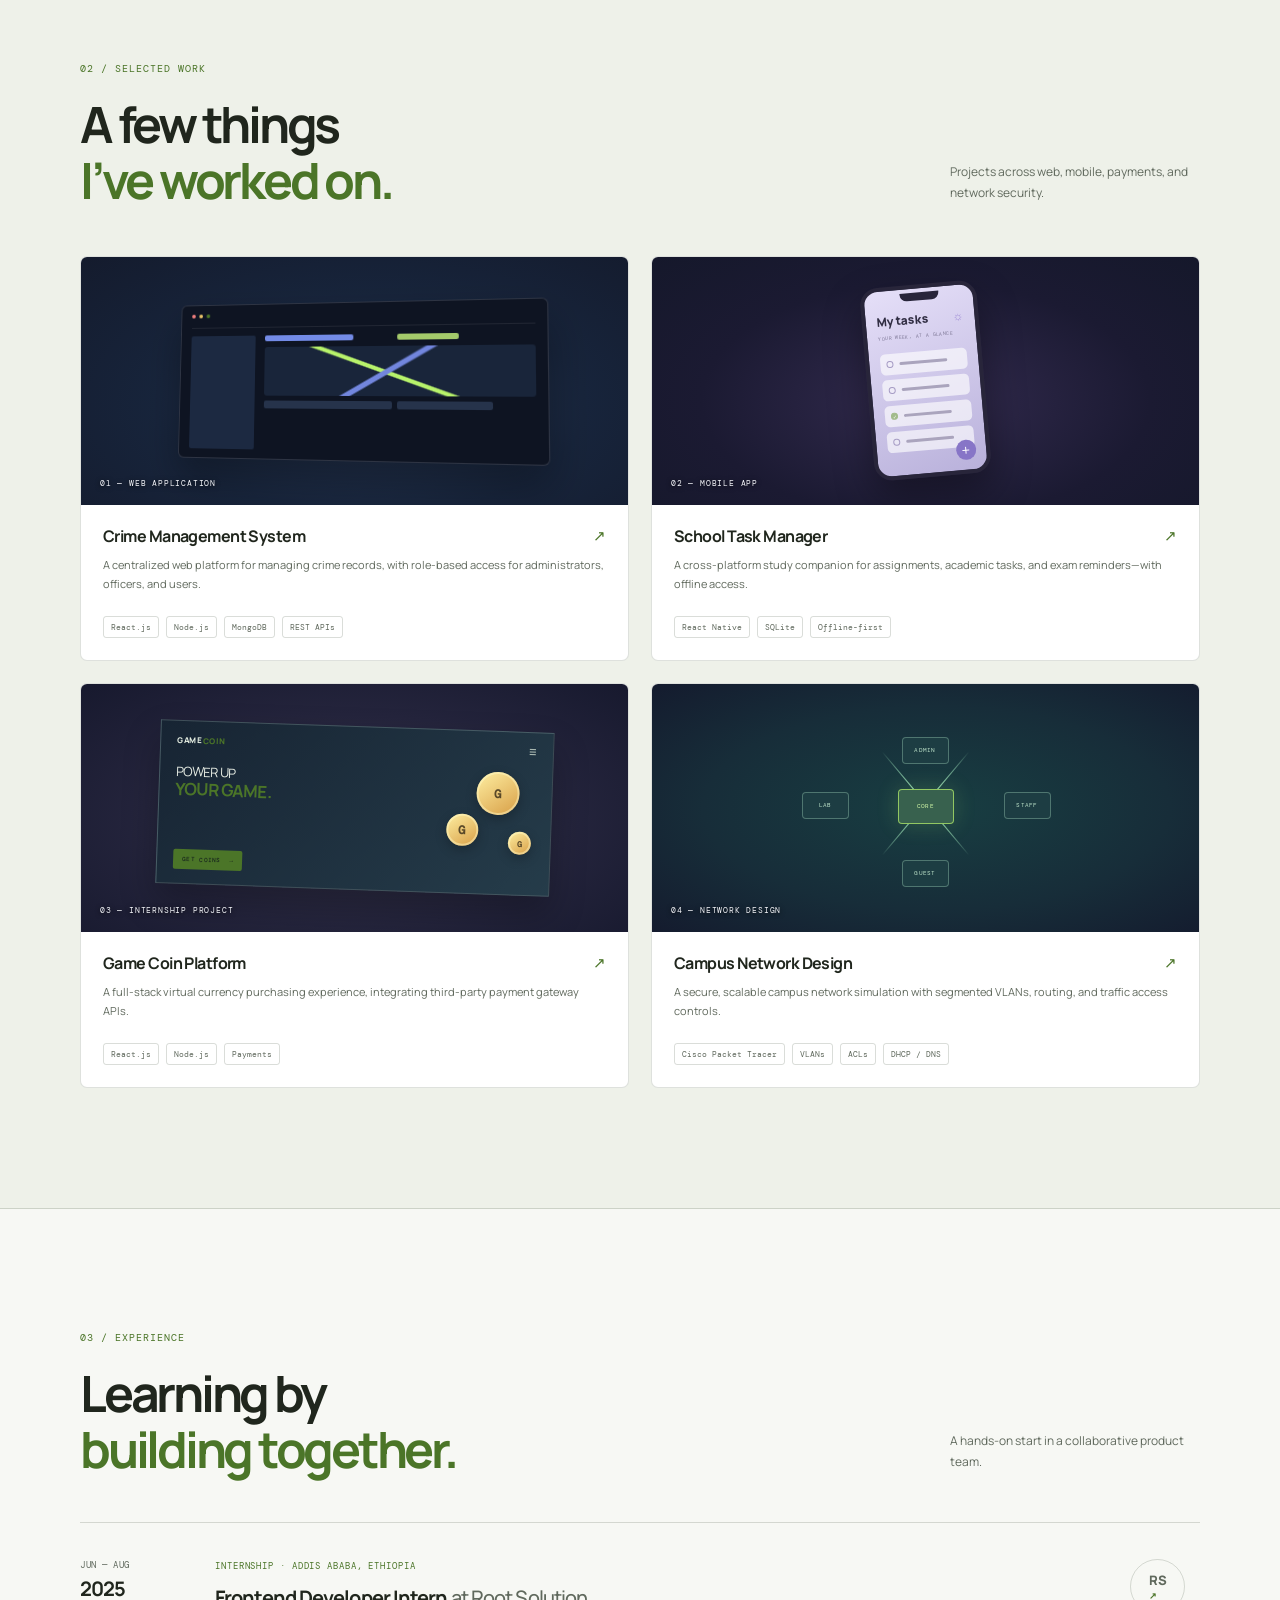
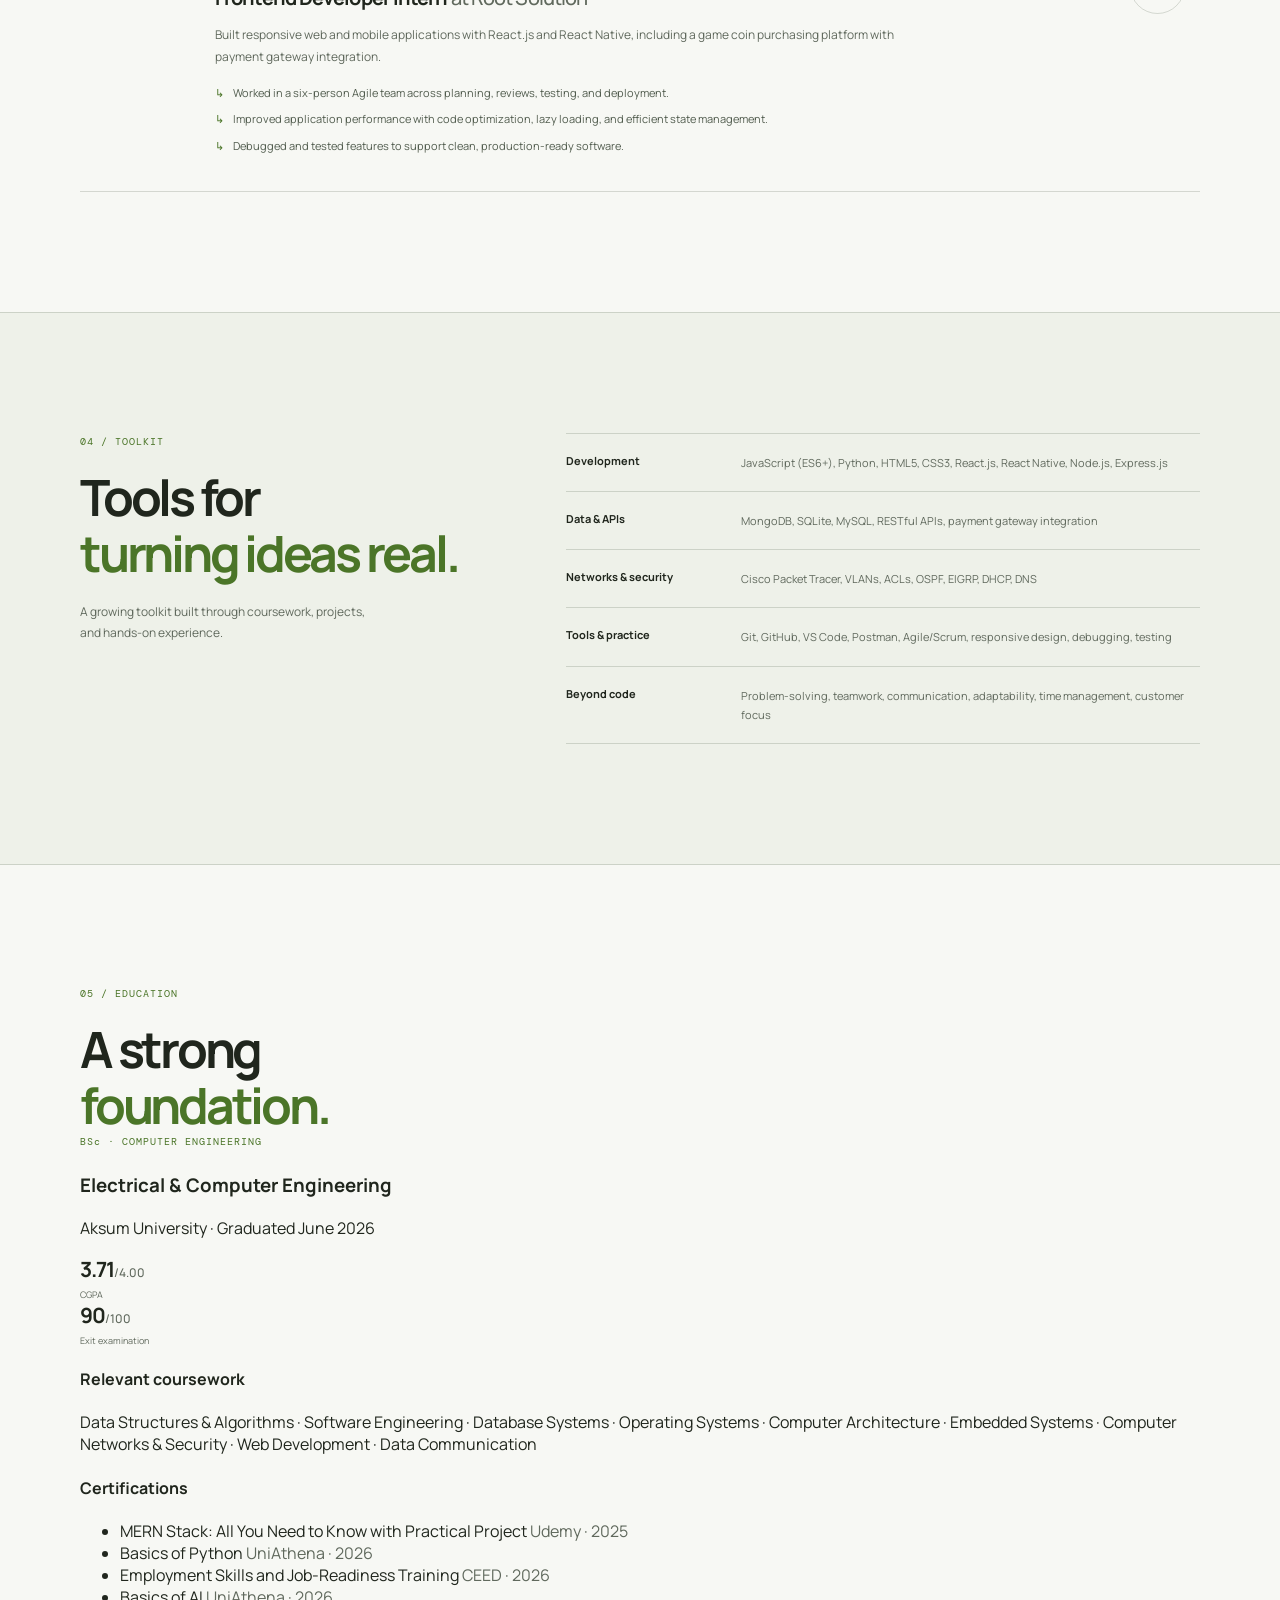
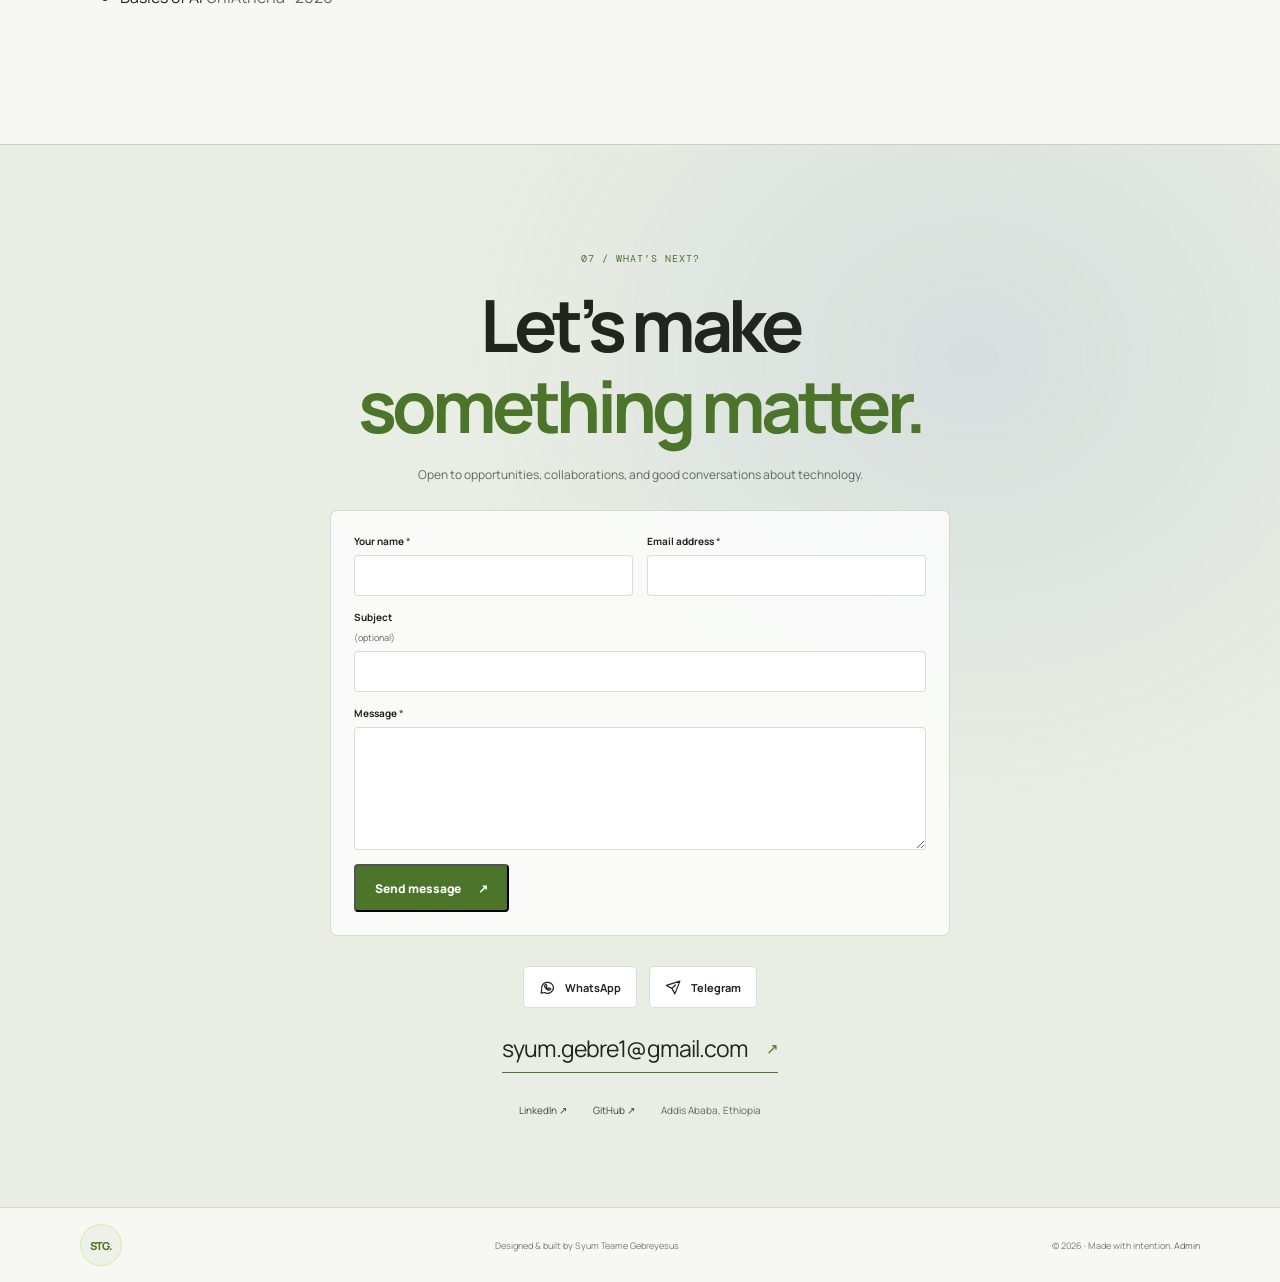
==== commit f79eaf39: "Portfolio with CMS" ====
--- a/index.html
+++ b/index.html
@@ -8,6 +8,7 @@
       content="The portfolio of Syum Teame Gebreyesus, a computer engineer and software developer based in Addis Ababa, Ethiopia."
     />
     <meta name="theme-color" content="#0b1020" />
+    <meta name="color-scheme" content="dark light" />
     <link rel="icon" type="image/svg+xml" href="favicon.svg" />
     <title>Syum Teame Gebreyesus — Computer Engineer & Developer</title>
     <link rel="preconnect" href="https://fonts.googleapis.com" />
@@ -16,6 +17,16 @@
       href="https://fonts.googleapis.com/css2?family=DM+Mono:wght@400;500&family=Manrope:wght@400;500;600;700;800&display=swap"
       rel="stylesheet"
     />
+    <script>
+      (() => {
+        let theme = null;
+        try { theme = localStorage.getItem('syum-portfolio-theme'); } catch {}
+        if (theme !== 'light' && theme !== 'dark') {
+          theme = window.matchMedia('(prefers-color-scheme: light)').matches ? 'light' : 'dark';
+        }
+        document.documentElement.dataset.theme = theme;
+      })();
+    </script>
     <link rel="stylesheet" href="styles.css" />
     <script src="script.js" defer></script>
     <script type="module" src="portfolio-data.js"></script>
@@ -38,6 +49,11 @@
           <a href="#projects">Projects</a>
           <a href="#experience">Experience</a>
           <a href="#skills">Skills</a>
+          <button class="theme-toggle" id="theme-toggle" type="button" aria-pressed="false" aria-label="Switch to light theme">
+            <svg class="theme-icon theme-icon-sun" viewBox="0 0 24 24" aria-hidden="true"><circle cx="12" cy="12" r="4"/><path d="M12 2v2m0 16v2M4.93 4.93l1.42 1.42m11.3 11.3 1.42 1.42M2 12h2m16 0h2M4.93 19.07l1.42-1.42m11.3-11.3 1.42-1.42"/></svg>
+            <svg class="theme-icon theme-icon-moon" viewBox="0 0 24 24" aria-hidden="true"><path d="M20.2 15.2A8.5 8.5 0 0 1 8.8 3.8 8.5 8.5 0 1 0 20.2 15.2Z"/></svg>
+            <span class="theme-toggle-label">Theme</span>
+          </button>
           <a class="nav-contact" href="#contact">Let’s talk <span aria-hidden="true">↗</span></a>
         </div>
       </nav>
@@ -54,6 +70,10 @@
           <div class="hero-actions">
             <a class="button button-primary" href="#projects">Explore my work <span aria-hidden="true">↓</span></a>
             <a class="text-link" href="mailto:syum.gebre1@gmail.com">Get in touch <span aria-hidden="true">↗</span></a>
+            <a id="cv-download-hero" class="button button-secondary" href="assets/Syum-Teame-CV.pdf" download="Syum-Teame-CV.pdf" aria-label="Download Syum Teame Gebreyesus's CV as a PDF">
+              <svg viewBox="0 0 24 24" aria-hidden="true"><path d="M12 3v12m0 0 4-4m-4 4-4-4M5 17v3h14v-3"/></svg>
+              Download CV
+            </a>
           </div>
           <div class="hero-facts" aria-label="Highlights">
             <div><strong data-profile="cgpa">3.71/4.00</strong><small>University CGPA</small></div>
@@ -86,6 +106,10 @@
           <div class="about-detail">
             <div data-profile="about"><p>I graduated from Aksum University with a BSc in Electrical and Computer Engineering, specializing in Computer Engineering. My experience spans the MERN stack, React Native, Python, databases, networking, and application security.</p><p>I enjoy learning with a team, solving practical problems, and paying attention to the details that make software reliable and easy to use.</p></div>
             <a class="text-link" data-profile="linkedin-about" href="https://www.linkedin.com/in/syumgebre1" target="_blank" rel="noreferrer">Connect on LinkedIn <span aria-hidden="true">↗</span></a>
+            <a id="cv-download-about" class="text-link about-cv-link" href="assets/Syum-Teame-CV.pdf" download="Syum-Teame-CV.pdf" aria-label="Download Syum Teame Gebreyesus's CV as a PDF">
+              <svg viewBox="0 0 24 24" aria-hidden="true"><path d="M12 3v12m0 0 4-4m-4 4-4-4M5 17v3h14v-3"/></svg>
+              Download CV <span aria-hidden="true">↓</span>
+            </a>
           </div>
         </div>
       </section>
@@ -209,6 +233,18 @@
             <label for="contact-message">Message <span aria-hidden="true">*</span><textarea id="contact-message" name="message" rows="5" maxlength="10000" required></textarea></label>
             <div class="contact-submit-row"><button class="button button-primary" type="submit">Send message <span aria-hidden="true">↗</span></button><p id="contact-form-status" class="contact-form-status" role="status" aria-live="polite"></p></div>
           </form>
+          <div class="contact-options" aria-label="Other ways to contact me">
+            <!-- WhatsApp — filled in by script.js from site_settings -->
+            <a id="contact-whatsapp" class="contact-option contact-option-whatsapp" href="#" target="_blank" rel="noreferrer" aria-label="Contact Syum on WhatsApp" hidden>
+              <svg viewBox="0 0 24 24" aria-hidden="true"><path d="M20.5 11.7a8.5 8.5 0 0 1-12.6 7.4L3 20l.9-4.7a8.5 8.5 0 1 1 16.6-3.6Z"/><path d="M8.5 8.2c.3-.6.6-.6.9-.6h.4c.2 0 .4.1.5.4l.7 1.7c.1.2 0 .4-.1.6l-.5.6c-.2.2-.2.4 0 .7.5.8 1.2 1.5 2.1 2 .3.2.5.2.7-.1l.7-.8c.2-.2.4-.2.6-.1l1.6.8c.2.1.4.2.4.4 0 .3-.2 1-.7 1.4-.5.5-1.2.7-1.9.6-1-.1-2.2-.7-3.4-1.7-1.4-1.2-2.4-2.8-2.6-3.8-.2-.9.1-1.6.6-2.1Z"/></svg>
+              WhatsApp
+            </a>
+            <!-- Telegram — filled in by script.js from site_settings -->
+            <a id="contact-telegram" class="contact-option contact-option-telegram" href="#" target="_blank" rel="noreferrer" aria-label="Message Syum on Telegram" hidden>
+              <svg viewBox="0 0 24 24" aria-hidden="true"><path d="m21 3-7.1 18-4.1-7.8L2 9.1 21 3Z"/><path d="m9.8 13.2 4.8-4.8"/></svg>
+              Telegram
+            </a>
+          </div>
           <a class="contact-email" data-profile="email-link" href="mailto:syum.gebre1@gmail.com">syum.gebre1@gmail.com <span aria-hidden="true">↗</span></a>
           <div class="contact-links"><a data-profile="linkedin-link" href="https://www.linkedin.com/in/syumgebre1" target="_blank" rel="noreferrer">LinkedIn ↗</a><a data-profile="github-link" href="https://github.com/syum.gebre1" target="_blank" rel="noreferrer">GitHub ↗</a><a data-profile="phone-link" href="tel:" hidden></a><span data-profile="location">Addis Ababa, Ethiopia</span></div>
         </div>
@@ -219,4 +255,4 @@
       <div class="shell footer-inner"><a class="wordmark photo-wordmark" href="#home" aria-label="Back to top"><img alt="" /><span class="logo-fallback" aria-hidden="true">STG<span>.</span></span></a><p>Designed & built by <span data-profile="name">Syum Teame Gebreyesus</span></p><p>© <span id="year">2026</span> · Made with intention. <a href="admin.html">Admin</a></p></div>
     </footer>
   </body>
-</html>
+</html>
--- a/styles.css
+++ b/styles.css
@@ -9,6 +9,23 @@
   --line: rgba(223, 230, 255, .12);
   --accent: #b8f36b;
   --blue: #6f8bff;
+  --accent-contrast: #111720;
+  --accent-hover: #ceff86;
+  --header-bg: rgba(11, 16, 32, .84);
+  --nav-text: #c1c5d2;
+  --body-secondary: #aeb3c3;
+  --about-lead: #e6e8ef;
+  --section-bg: #0e1425;
+  --card-bg: #11182a;
+  --card-border: rgba(223,230,255,.1);
+  --form-bg: rgba(11,16,32,.48);
+  --input-bg: #0c1221;
+  --contact-bg: #11182a;
+  --contact-copy: #c4cad6;
+  --error: #ff9e9e;
+  --focus-ring: rgba(184,243,107,.3);
+  --portrait-bg: linear-gradient(145deg, #1b2747, #11182b 70%);
+  --footer-border: rgba(223,230,255,.08);
   --mono: 'DM Mono', monospace;
   --sans: 'Manrope', sans-serif;
   font-family: var(--sans);
@@ -16,15 +33,47 @@
   scroll-padding-top: 92px;
 }
 
+:root[data-theme="light"] {
+  color-scheme: light;
+  --ink: #20261d;
+  --muted: #60695d;
+  --subtle: #747d71;
+  --bg: #f7f8f4;
+  --panel: #fff;
+  --panel-2: #edf1e7;
+  --line: rgba(39,57,31,.17);
+  --accent: #4b7528;
+  --blue: #5269b0;
+  --accent-contrast: #fff;
+  --accent-hover: #3d6420;
+  --header-bg: rgba(247,248,244,.9);
+  --nav-text: #3e473b;
+  --body-secondary: #515c4e;
+  --about-lead: #30392d;
+  --section-bg: #eef1e9;
+  --card-bg: #fff;
+  --card-border: rgba(39,57,31,.15);
+  --form-bg: rgba(255,255,255,.78);
+  --input-bg: #fff;
+  --contact-bg: #e9eee4;
+  --contact-copy: #545f50;
+  --error: #a22b2b;
+  --focus-ring: rgba(75,117,40,.28);
+  --portrait-bg: linear-gradient(145deg, #e5eadc, #cdd8c4 70%);
+  --footer-border: rgba(39,57,31,.16);
+}
+
 * { box-sizing: border-box; }
-body { margin: 0; background: var(--bg); color: var(--ink); font-family: var(--sans); -webkit-font-smoothing: antialiased; }
+body { margin: 0; background: var(--bg); color: var(--ink); font-family: var(--sans); -webkit-font-smoothing: antialiased; transition: background-color .24s ease, color .24s ease; }
 a { color: inherit; text-decoration: none; }
 button { font: inherit; }
+button, a, input, textarea { -webkit-tap-highlight-color: transparent; }
+a:focus-visible, button:focus-visible, input:focus-visible, textarea:focus-visible { outline: 2px solid var(--accent); outline-offset: 3px; }
 .shell { width: min(1120px, calc(100% - 64px)); margin-inline: auto; }
 .skip-link { position: fixed; top: 12px; left: 12px; z-index: 20; padding: 12px 16px; transform: translateY(-160%); background: var(--accent); color: var(--bg); border-radius: 6px; }
 .skip-link:focus { transform: translateY(0); }
 .sr-only { position: absolute; width: 1px; height: 1px; padding: 0; margin: -1px; overflow: hidden; clip: rect(0, 0, 0, 0); white-space: nowrap; border: 0; }
-.site-header { position: sticky; top: 0; z-index: 10; background: rgba(11, 16, 32, .84); border-bottom: 1px solid rgba(223, 230, 255, .07); backdrop-filter: blur(18px); }
+.site-header { position: sticky; top: 0; z-index: 10; background: var(--header-bg); border-bottom: 1px solid var(--line); backdrop-filter: blur(18px); transition: background-color .24s ease, border-color .24s ease; }
 .nav { height: 76px; display: flex; align-items: center; justify-content: space-between; }
 .wordmark { font-size: 21px; font-weight: 800; letter-spacing: -.08em; }
 .wordmark span, .accent-text { color: var(--accent); }
@@ -32,11 +81,15 @@
 .photo-wordmark img { position: absolute; inset: 0; width: 100%; height: 100%; object-fit: cover; object-position: center 24%; }
 .photo-wordmark .logo-fallback { position: absolute; z-index: 1; font-size: 11px; letter-spacing: -.08em; }
 .photo-wordmark .logo-fallback span { color: var(--accent); }
-.nav-links { display: flex; align-items: center; gap: 34px; color: #c1c5d2; font-size: 12px; font-weight: 600; }
+.nav-links { display: flex; align-items: center; gap: 27px; color: var(--nav-text); font-size: 12px; font-weight: 600; }
 .nav-links a { transition: color .2s ease; }
 .nav-links a:hover, .nav-links a:focus-visible { color: var(--accent); }
 .nav-links .nav-contact { border: 1px solid var(--line); padding: 11px 15px; border-radius: 5px; color: var(--ink); }
 .nav-contact span { color: var(--accent); margin-left: 8px; }
+.theme-toggle { display: inline-flex; min-height: 38px; align-items: center; justify-content: center; gap: 8px; padding: 0 10px; border: 1px solid var(--line); border-radius: 5px; background: var(--panel-2); color: var(--ink); cursor: pointer; font-size: 10px; font-weight: 700; transition: background-color .24s ease, color .24s ease, border-color .24s ease; }
+.theme-toggle:hover { border-color: var(--accent); color: var(--accent); }
+.theme-icon { width: 16px; height: 16px; fill: none; stroke: currentColor; stroke-width: 1.7; stroke-linecap: round; stroke-linejoin: round; }
+:root[data-theme="dark"] .theme-icon-sun, :root[data-theme="light"] .theme-icon-moon { display: none; }
 .menu-toggle { display: none; }
 .hero { min-height: 660px; padding-top: 108px; padding-bottom: 98px; display: grid; grid-template-columns: 1.05fr .95fr; align-items: center; position: relative; }
 .hero-copy { position: relative; z-index: 1; }
@@ -45,12 +98,15 @@
 h1, h2, h3, p { margin-top: 0; }
 .hero h1 { font-size: clamp(48px, 6.2vw, 76px); line-height: 1.06; letter-spacing: -.075em; margin: 0 0 25px; font-weight: 700; }
 .hero h1 span, .section-heading h2 span, .contact-inner h2 span { color: var(--accent); }
-.hero-intro { max-width: 440px; color: #aeb3c3; font-size: 15px; line-height: 1.9; margin-bottom: 30px; }
+.hero-intro { max-width: 440px; color: var(--body-secondary); font-size: 15px; line-height: 1.9; margin-bottom: 30px; }
 .hero-actions { display: flex; gap: 28px; align-items: center; }
 .button { display: inline-flex; align-items: center; gap: 17px; min-height: 48px; padding: 0 19px; font-size: 12px; font-weight: 800; border-radius: 4px; transition: transform .2s ease, background .2s ease; }
 .button:hover { transform: translateY(-2px); }
-.button-primary { color: #111720; background: var(--accent); }
-.button-primary:hover { background: #ceff86; }
+.button-primary { color: var(--accent-contrast); background: var(--accent); }
+.button-primary:hover { background: var(--accent-hover); }
+.button-secondary { color: var(--ink); background: var(--panel-2); border: 1px solid var(--line); }
+.button-secondary:hover { color: var(--accent); border-color: var(--accent); }
+.button-secondary svg, .about-cv-link svg { width: 16px; height: 16px; fill: none; stroke: currentColor; stroke-width: 1.8; stroke-linecap: round; stroke-linejoin: round; flex: 0 0 auto; }
 .text-link { display: inline-flex; align-items: center; gap: 10px; color: var(--ink); font-size: 12px; font-weight: 700; }
 .text-link span { color: var(--accent); transition: transform .2s ease; }
 .text-link:hover span { transform: translate(3px, -3px); }
@@ -65,11 +121,11 @@
 .orbit-one { width: 330px; height: 190px; }
 .orbit-two { width: 420px; height: 260px; transform: rotate(42deg); }
 .orbit-three { width: 300px; height: 300px; border-style: dashed; border-color: rgba(184, 243, 107, .16); }
-.hero-monogram { width: 230px; height: 310px; position: relative; overflow: hidden; display: grid; place-content: center; border-radius: 48% 48% 15px 15px; background: linear-gradient(145deg, #1b2747, #11182b 70%); border: 1px solid rgba(197, 210, 255, .22); box-shadow: 0 22px 80px rgba(0, 0, 0, .35), inset 0 0 34px rgba(111, 139, 255, .11); font-size: 90px; line-height: 1; font-weight: 700; letter-spacing: -.09em; padding-right: 12px; }
+.hero-monogram { width: 230px; height: 310px; position: relative; overflow: hidden; display: grid; place-content: center; border-radius: 48% 48% 15px 15px; background: var(--portrait-bg); border: 1px solid var(--line); box-shadow: 0 22px 80px rgba(0, 0, 0, .2), inset 0 0 34px rgba(111, 139, 255, .08); font-size: 90px; line-height: 1; font-weight: 700; letter-spacing: -.09em; padding-right: 12px; }
 .hero-monogram > img { position: absolute; inset: 0; width: 100%; height: 100%; object-fit: cover; object-position: center 20%; }
 .monogram-fallback { position: relative; z-index: 1; }
 .monogram-fallback > span { color: var(--accent); }
-.float-card { position: absolute; z-index: 2; display: flex; align-items: center; gap: 11px; padding: 12px 15px; background: rgba(18, 25, 44, .92); border: 1px solid var(--line); border-radius: 7px; color: #cbd0de; font-size: 10px; line-height: 1.5; box-shadow: 0 12px 30px rgba(0,0,0,.2); }
+.float-card { position: absolute; z-index: 2; display: flex; align-items: center; gap: 11px; padding: 12px 15px; background: var(--card-bg); border: 1px solid var(--card-border); border-radius: 7px; color: var(--ink); font-size: 10px; line-height: 1.5; box-shadow: 0 12px 30px rgba(0,0,0,.2); transition: background-color .24s ease, color .24s ease, border-color .24s ease; }
 .card-code { right: 8px; top: 81px; }.card-network { left: 9px; bottom: 81px; }
 .card-icon { width: 29px; height: 29px; border-radius: 5px; background: rgba(184,243,107,.1); color: var(--accent); display: grid; place-items: center; font: 12px var(--mono); }
 .card-network .card-icon { color: #91a5ff; background: rgba(111,139,255,.12); font-size: 19px; }
@@ -80,15 +136,15 @@
 .section-heading h2, .contact-inner h2 { font-size: clamp(36px, 4vw, 50px); line-height: 1.12; letter-spacing: -.065em; margin: 0; }
 .section-heading .eyebrow { margin-bottom: 19px; }
 .about-grid { display: grid; grid-template-columns: 1fr 1fr; gap: 90px; margin-top: 56px; }
-.about-lead { font-size: 21px; line-height: 1.65; letter-spacing: -.03em; max-width: 440px; color: #e6e8ef; }
+.about-lead { font-size: 21px; line-height: 1.65; letter-spacing: -.03em; max-width: 440px; color: var(--about-lead); }
 .about-detail { max-width: 490px; }
 .about-detail p { color: var(--muted); font-size: 13px; line-height: 1.9; margin-bottom: 18px; }
 .about-detail .text-link { margin-top: 4px; }
-.projects-section, .skills-section { background: #0e1425; border-block: 1px solid rgba(223,230,255,.06); }
+.projects-section, .skills-section { background: var(--section-bg); border-block: 1px solid var(--line); transition: background-color .24s ease, border-color .24s ease; }
 .section-topline { display: flex; justify-content: space-between; align-items: end; margin-bottom: 48px; }
 .section-aside { max-width: 250px; color: var(--muted); font-size: 12px; line-height: 1.8; margin-bottom: 4px; }
 .project-grid { display: grid; grid-template-columns: 1fr 1fr; gap: 22px; }
-.project-card { overflow: hidden; border: 1px solid rgba(223,230,255,.1); border-radius: 7px; background: #11182a; transition: transform .25s ease, border-color .25s ease; }
+.project-card { overflow: hidden; border: 1px solid var(--card-border); border-radius: 7px; background: var(--card-bg); transition: transform .25s ease, border-color .25s ease, background-color .24s ease; }
 .project-card:hover { transform: translateY(-4px); border-color: rgba(184,243,107,.4); }
 .project-visual { height: 248px; position: relative; overflow: hidden; display: grid; place-items: center; }
 .uploaded-visual { background: radial-gradient(ellipse at 50% 50%, #273651, #141b2d); }
@@ -99,7 +155,7 @@
 .mobile-visual { background: radial-gradient(ellipse at 50% 58%, #332b4f, #1b1a32 58%, #15182b); }
 .payment-visual { background: radial-gradient(ellipse at 50% 55%, #36334a, #24243c 55%, #17192e); }
 .network-visual { background: radial-gradient(ellipse at 52% 50%, #183e42, #172d39 58%, #141b2e); }
-.visual-label { position: absolute; bottom: 17px; left: 19px; color: rgba(236,239,251,.55); font: 8px var(--mono); letter-spacing: .1em; }
+.visual-label { position: absolute; bottom: 17px; left: 19px; color: #f5f6fa; font: 8px var(--mono); letter-spacing: .1em; text-shadow: 0 1px 5px rgba(0,0,0,.8); }
 .browser-frame { width: 68%; height: 160px; padding: 9px 11px 11px; background: #0e1422; border: 1px solid rgba(226,235,255,.15); border-radius: 6px; box-shadow: 0 20px 40px rgba(0,0,0,.32); transform: perspective(500px) rotateY(-8deg) rotateX(3deg); }
 .browser-dots { height: 15px; display: flex; gap: 4px; border-bottom: 1px solid rgba(255,255,255,.08); }
 .browser-dots i { width: 4px; height: 4px; border-radius: 50%; background: #ef7e7e; }.browser-dots i:nth-child(2) { background: #e9c368; }.browser-dots i:nth-child(3) { background: var(--accent); }
@@ -120,22 +176,57 @@
 .highlight-card h3 { font-size: 15px; margin-bottom: 8px; }
 .highlight-card > p:not(.eyebrow) { color: var(--muted); font-size: 11px; line-height: 1.7; }
 .highlight-card a { color: var(--accent); font-size: 10px; }
-.contact-section { padding: 105px 0 90px; background: radial-gradient(ellipse at 76% 20%, rgba(79,106,190,.18), transparent 37%), #11182a; border-top: 1px solid rgba(223,230,255,.08); }.contact-inner { text-align: center; }.contact-inner .eyebrow { margin-bottom: 18px; }.contact-inner h2 { font-size: clamp(44px, 6vw, 72px); }.contact-copy { color: var(--muted); font-size: 12px; margin: 20px auto 27px; }
-.contact-form { width: min(620px, 100%); margin: 0 auto 30px; padding: 23px; text-align: left; background: rgba(11,16,32,.48); border: 1px solid var(--line); border-radius: 7px; }
+.contact-section { padding: 105px 0 90px; background: radial-gradient(ellipse at 76% 20%, rgba(79,106,190,.18), transparent 37%), var(--contact-bg); border-top: 1px solid var(--line); transition: background-color .24s ease, border-color .24s ease; }.contact-inner { text-align: center; }.contact-inner .eyebrow { margin-bottom: 18px; }.contact-inner h2 { font-size: clamp(44px, 6vw, 72px); }.contact-copy { color: var(--muted); font-size: 12px; margin: 20px auto 27px; }
+.contact-form { width: min(620px, 100%); margin: 0 auto 30px; padding: 23px; text-align: left; background: var(--form-bg); border: 1px solid var(--line); border-radius: 7px; transition: background-color .24s ease, border-color .24s ease; }
 .contact-form-row { display: grid; grid-template-columns: 1fr 1fr; gap: 14px; }
-.contact-form label { display: grid; gap: 7px; margin-bottom: 14px; color: #d6d9e3; font-size: 10px; font-weight: 700; }
+.contact-form label { display: grid; gap: 7px; margin-bottom: 14px; color: var(--ink); font-size: 10px; font-weight: 700; }
 .contact-form label > span { display: contents; color: var(--accent); }
 .contact-form label small { display: inline; color: var(--muted); font-size: 9px; font-weight: 400; }
-.contact-form input, .contact-form textarea { width: 100%; padding: 11px 12px; border: 1px solid var(--line); border-radius: 4px; outline: none; background: #0c1221; color: var(--ink); font: 12px var(--sans); }
+.contact-form input, .contact-form textarea { width: 100%; padding: 11px 12px; border: 1px solid var(--line); border-radius: 4px; outline: none; background: var(--input-bg); color: var(--ink); font: 12px var(--sans); transition: background-color .24s ease, color .24s ease, border-color .24s ease; }
 .contact-form textarea { resize: vertical; min-height: 120px; line-height: 1.65; }
-.contact-form input:focus, .contact-form textarea:focus { border-color: rgba(184,243,107,.7); box-shadow: 0 0 0 3px rgba(184,243,107,.08); }
+.contact-form input:focus, .contact-form textarea:focus { border-color: var(--accent); box-shadow: 0 0 0 3px var(--focus-ring); }
 .contact-submit-row { display: flex; align-items: center; gap: 15px; }
 .contact-form .button:disabled { cursor: wait; opacity: .65; transform: none; }
-.contact-form-status { flex: 1; margin: 0; color: #c4cad6; font-size: 10px; line-height: 1.6; }
+.contact-form-status { flex: 1; margin: 0; color: var(--contact-copy); font-size: 10px; line-height: 1.6; }
 .contact-form-status.is-success { color: var(--accent); }
-.contact-form-status.is-error { color: #ff9e9e; }
-.contact-email { display: inline-flex; gap: 18px; align-items: center; padding-bottom: 8px; border-bottom: 1px solid rgba(184,243,107,.55); font-size: clamp(17px, 3vw, 23px); letter-spacing: -.04em; }.contact-email span { color: var(--accent); font-size: 15px; }.contact-links { display: flex; justify-content: center; gap: 26px; margin-top: 42px; color: #aeb4c2; font-size: 10px; }.contact-links a:hover { color: var(--accent); }.contact-links span { color: #777e91; }
-.site-footer { border-top: 1px solid rgba(223,230,255,.08); }.footer-inner { min-height: 74px; display: flex; align-items: center; justify-content: space-between; }.footer-inner p { color: var(--subtle); font-size: 9px; margin: 0; }
+.contact-form-status.is-error { color: var(--error); }
+.contact-email { display: inline-flex; gap: 18px; align-items: center; padding-bottom: 8px; border-bottom: 1px solid var(--accent); font-size: clamp(17px, 3vw, 23px); letter-spacing: -.04em; }.contact-email span { color: var(--accent); font-size: 15px; }.contact-links { display: flex; justify-content: center; gap: 26px; margin-top: 30px; color: var(--nav-text); font-size: 10px; }.contact-links a:hover { color: var(--accent); }.contact-links span { color: var(--muted); }
+.contact-options { display: flex; justify-content: center; flex-wrap: wrap; gap: 12px; margin: 0 auto 24px; }
+.contact-option { display: inline-flex; align-items: center; justify-content: center; gap: 9px; min-height: 42px; padding: 0 15px; border: 1px solid var(--line); border-radius: 5px; background: var(--panel); color: var(--ink); font-size: 11px; font-weight: 700; transition: color .2s ease, background-color .24s ease, border-color .2s ease, transform .2s ease; }
+.contact-option:hover { color: var(--accent); border-color: var(--accent); transform: translateY(-2px); }
+.contact-option svg { width: 17px; height: 17px; fill: none; stroke: currentColor; stroke-width: 1.7; stroke-linecap: round; stroke-linejoin: round; }
+.contact-option-whatsapp svg { fill: none; }
+.site-footer { border-top: 1px solid var(--footer-border); transition: border-color .24s ease; }.footer-inner { min-height: 74px; display: flex; align-items: center; justify-content: space-between; }.footer-inner p { color: var(--subtle); font-size: 9px; margin: 0; }
+
+/* Light-theme contrast refinements for elements that retain decorative dark mockups. */
+:root[data-theme="light"] .nav-links.is-open { background: var(--panel); }
+:root[data-theme="light"] .nav-links { color: var(--nav-text); }
+:root[data-theme="light"] .nav-contact { background: var(--panel); }
+:root[data-theme="light"] .hero-art::before { background: radial-gradient(circle, rgba(82,105,176,.13), transparent 68%); }
+:root[data-theme="light"] .orbit { border-color: rgba(57,76,45,.18); }
+:root[data-theme="light"] .orbit-three { border-color: rgba(75,117,40,.22); }
+:root[data-theme="light"] .card-icon { color: #456a25; background: rgba(75,117,40,.12); }
+:root[data-theme="light"] .card-network .card-icon { color: #425895; background: rgba(82,105,176,.13); }
+:root[data-theme="light"] .scroll-cue { color: #5e6858; }
+:root[data-theme="light"] .hero-coordinate { color: #687361; }
+:root[data-theme="light"] .tag-list li { border-color: var(--line); color: var(--muted); }
+:root[data-theme="light"] .experience-points li { color: var(--body-secondary); }
+:root[data-theme="light"] .experience-mark { color: var(--muted); }
+:root[data-theme="light"] .skill-row h3 { color: var(--ink); }
+:root[data-theme="light"] .skill-row p { color: var(--muted); }
+:root[data-theme="light"] .certifications li { color: var(--ink); }
+:root[data-theme="light"] .certifications li span { color: var(--muted); }
+:root[data-theme="light"] .contact-inner { color: var(--ink); }
+:root[data-theme="light"] .contact-section { background: radial-gradient(ellipse at 76% 20%, rgba(82,105,176,.12), transparent 38%), var(--contact-bg); }
+:root[data-theme="light"] .footer-inner a:not(.wordmark) { color: var(--muted); }
+
+.site-header, .projects-section, .skills-section, .project-card, .highlight-card, .contact-section,
+.contact-form, .contact-form input, .contact-form textarea, .contact-option, .theme-toggle,
+.button-secondary, .float-card, .site-footer {
+  transition-property: background-color, color, border-color, box-shadow;
+  transition-duration: .24s;
+  transition-timing-function: ease;
+}
 
 @media (min-width: 1300px) { .hero { min-height: 720px; } }
 @media (max-width: 800px) {
@@ -145,10 +236,11 @@
   .menu-toggle span:not(.sr-only) { width: 16px; height: 1px; background: var(--ink); transition: transform .2s ease; }
   .menu-toggle[aria-expanded="true"] span:nth-of-type(2) { transform: translateY(3.5px) rotate(45deg); }
   .menu-toggle[aria-expanded="true"] span:nth-of-type(3) { transform: translateY(-3.5px) rotate(-45deg); }
-  .nav-links { display: none; position: absolute; top: 68px; left: 0; right: 0; padding: 15px 22px 22px; background: #0d1323; border-bottom: 1px solid var(--line); align-items: stretch; gap: 0; }
+  .nav-links { display: none; position: absolute; top: 68px; left: 0; right: 0; padding: 15px 22px 22px; background: var(--panel); border-bottom: 1px solid var(--line); align-items: stretch; gap: 0; }
   .nav-links.is-open { display: flex; flex-direction: column; }
   .nav-links a { padding: 13px 0; }.nav-links .nav-contact { margin-top: 7px; padding: 12px; text-align: center; }
-  .hero { grid-template-columns: 1fr; padding-top: 78px; padding-bottom: 100px; min-height: unset; }.hero-art { grid-row: 1; min-height: 340px; margin-bottom: 16px; }.hero-monogram { width: 205px; height: 280px; }.hero-copy { grid-row: 2; }.hero h1 { font-size: clamp(48px, 10vw, 70px); }.hero-facts { margin-top: 42px; }.scroll-cue { bottom: 35px; }
+  .nav-links .theme-toggle { align-self: flex-start; margin: 8px 0; }
+  .hero { grid-template-columns: 1fr; padding-top: 78px; padding-bottom: 100px; min-height: unset; }.hero-art { grid-row: 1; min-height: 340px; margin-bottom: 16px; }.hero-monogram { width: 205px; height: 280px; }.hero-copy { grid-row: 2; }.hero h1 { font-size: clamp(48px, 10vw, 70px); }.hero-facts { margin-top: 42px; }.hero-actions { flex-wrap: wrap; row-gap: 14px; }.scroll-cue { bottom: 35px; }
   .section { padding-top: 85px; padding-bottom: 85px; }.about-grid { gap: 30px; grid-template-columns: 1fr; margin-top: 35px; }.about-lead { font-size: 19px; }
   .section-topline { align-items: start; flex-direction: column; gap: 18px; margin-bottom: 34px; }.section-aside { max-width: 350px; }.project-grid { gap: 15px; }.project-visual { height: 215px; }.project-info { padding: 17px; }.project-info p { min-height: 60px; }
   .experience-card { grid-template-columns: 68px 1fr; gap: 20px; }.experience-mark { display: none; }.skills-layout, .education-section { grid-template-columns: 1fr; gap: 38px; }.skills-intro { margin-top: 16px; }.education-section { gap: 32px; }.highlights-grid { grid-template-columns: 1fr 1fr; }
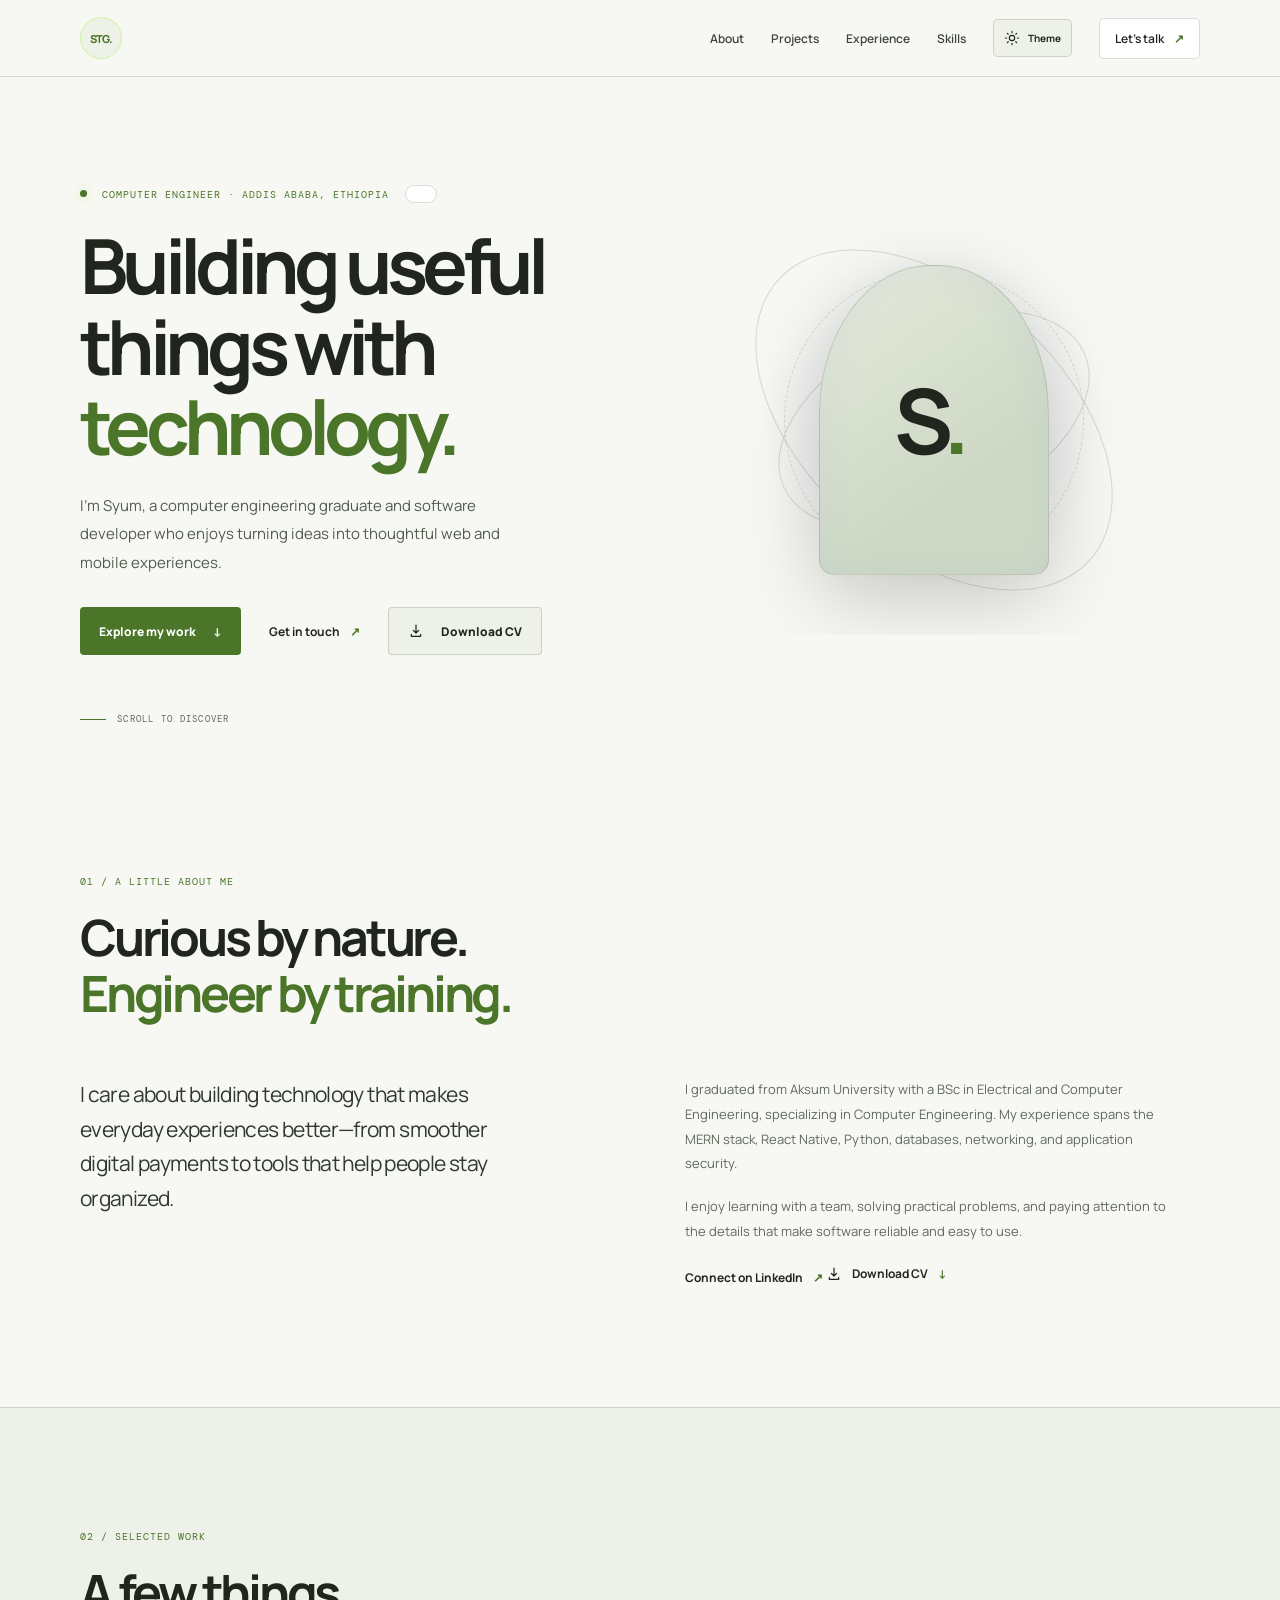
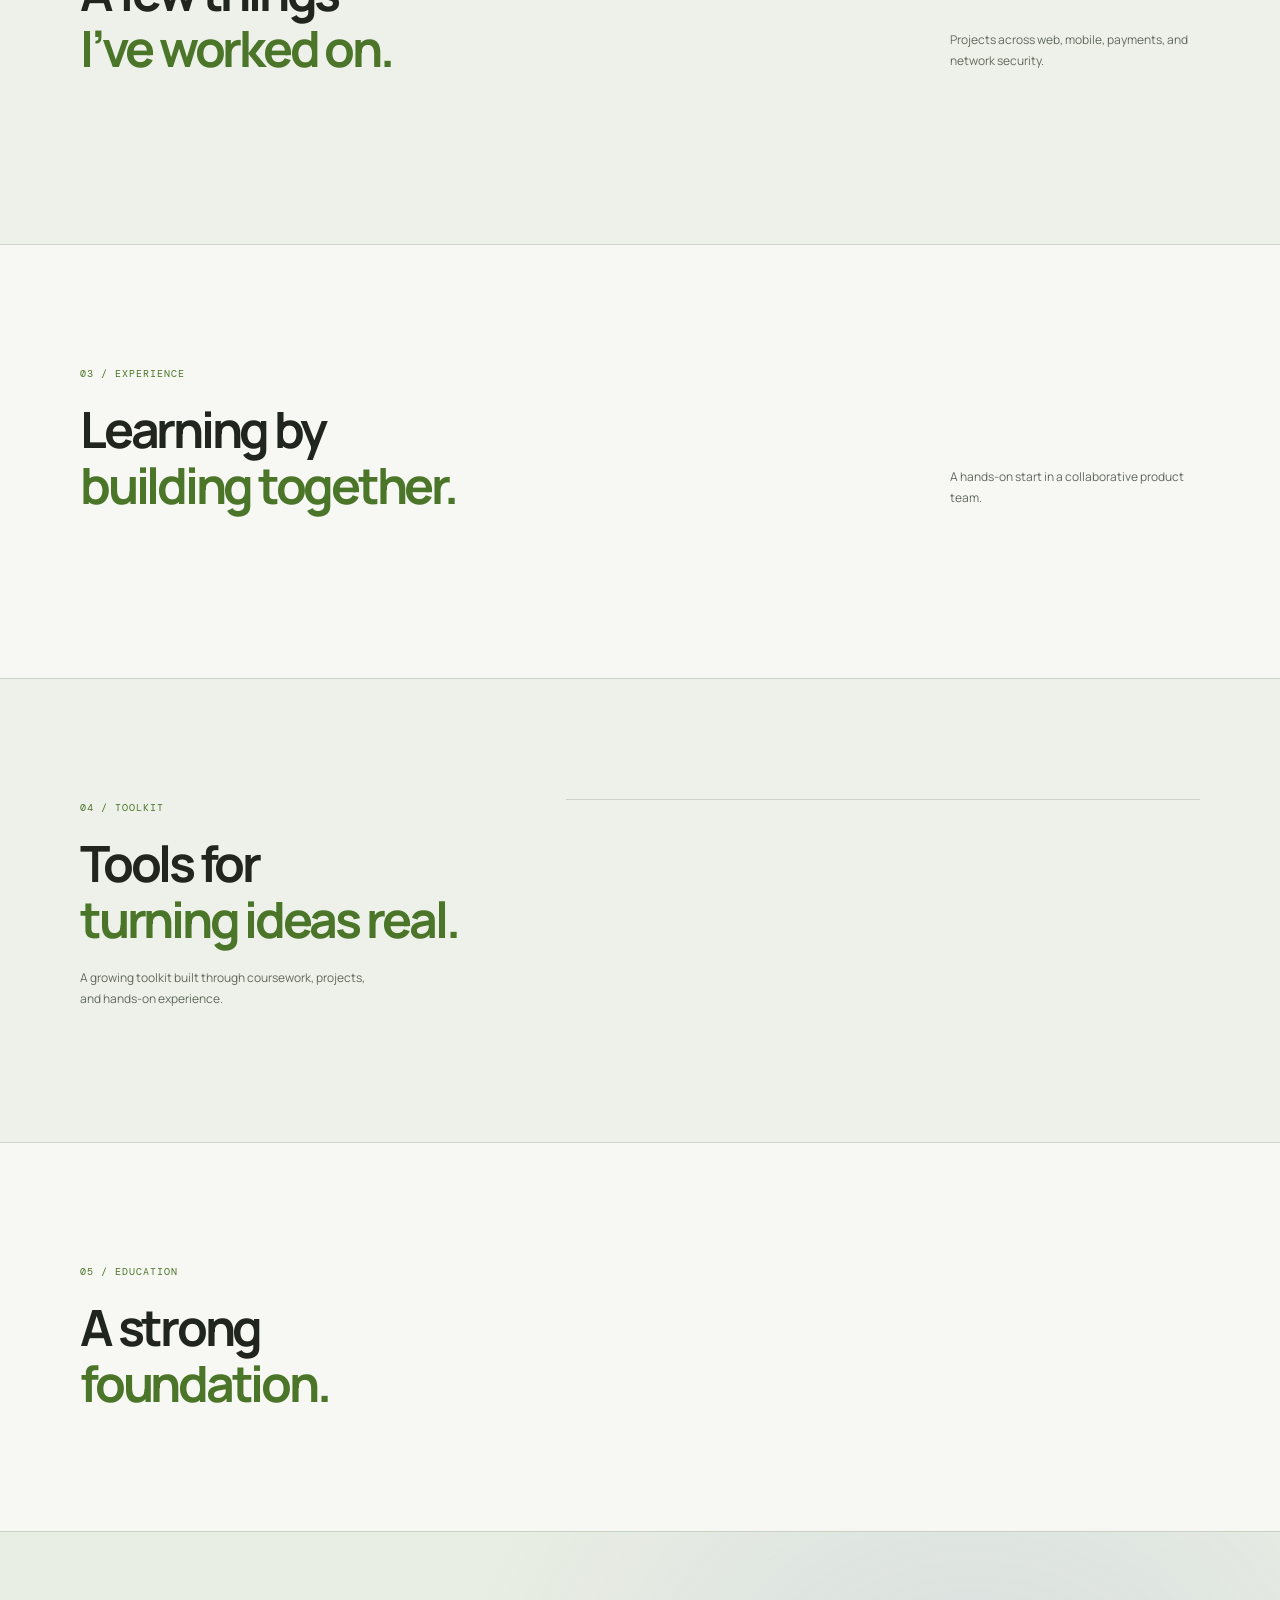
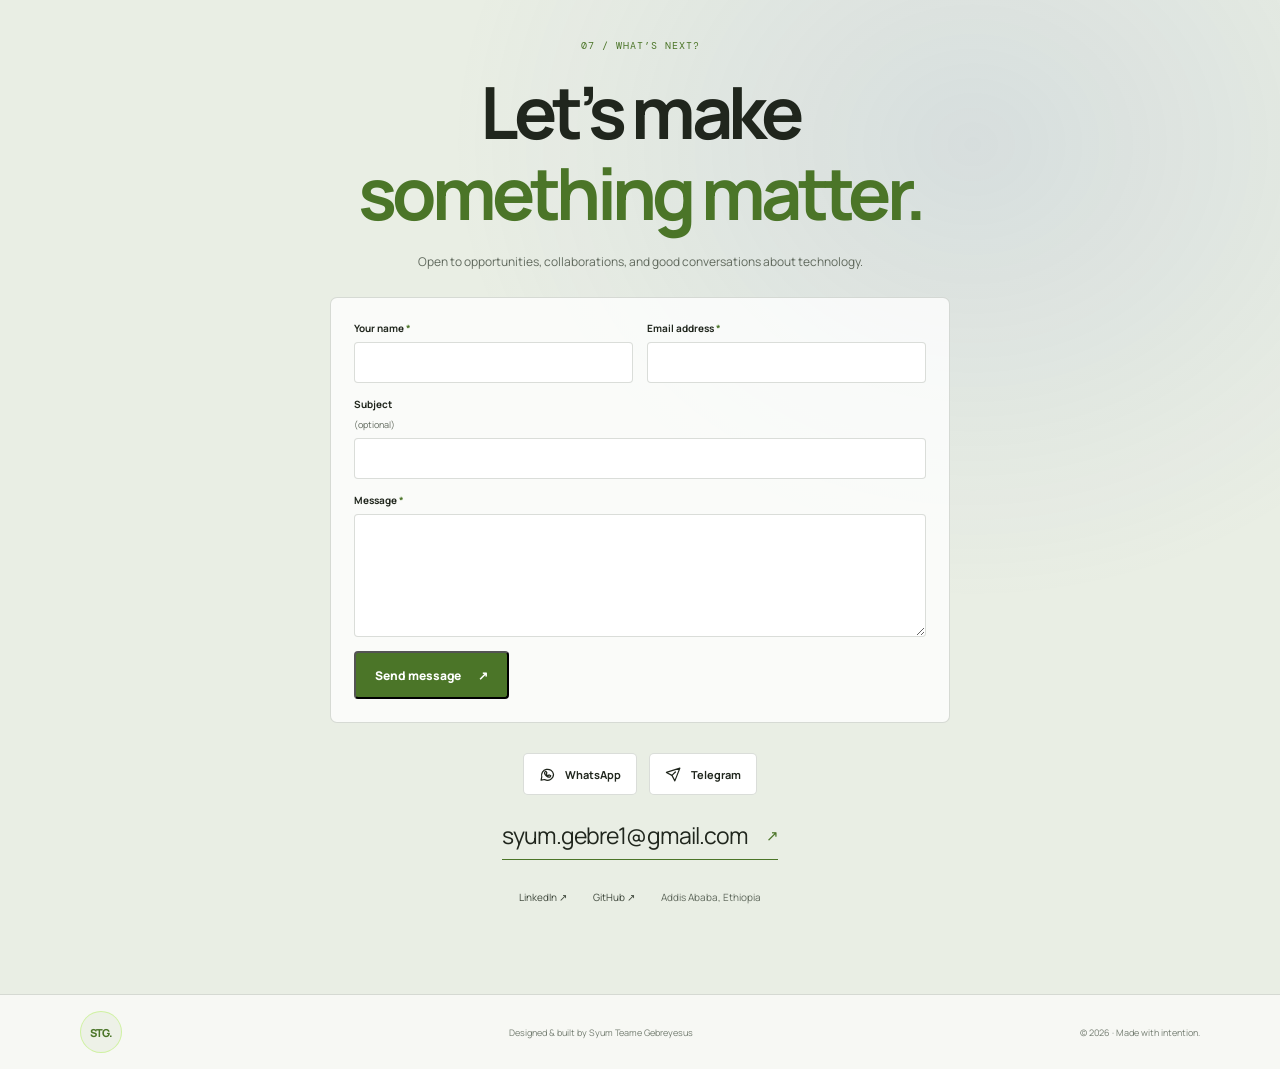
==== commit 615f0a07: "Rebuild portfolio: removed CGPA/exit score, added new features and CV page" ====
--- a/index.html
+++ b/index.html
@@ -3,20 +3,42 @@
   <head>
     <meta charset="utf-8" />
     <meta name="viewport" content="width=device-width, initial-scale=1" />
-    <meta
-      name="description"
-      content="The portfolio of Syum Teame Gebreyesus, a computer engineer and software developer based in Addis Ababa, Ethiopia."
-    />
+    
+    <!-- SEO Meta -->
+    <meta name="description" content="The portfolio of Syum Teame Gebreyesus, a computer engineer and software developer based in Addis Ababa, Ethiopia." />
     <meta name="theme-color" content="#0b1020" />
     <meta name="color-scheme" content="dark light" />
+    
+    <!-- Open Graph / Social Media -->
+    <meta property="og:type" content="website" />
+    <meta property="og:title" content="Syum Teame Gebreyesus — Computer Engineer & Developer" />
+    <meta property="og:description" content="Building useful things with technology. Explore my projects, experience, and skills." />
+    <meta property="og:image" content="assets/og-image.jpg" />
+    <meta name="twitter:card" content="summary_large_image" />
+
+    <!-- JSON-LD Structured Data for Google -->
+    <script type="application/ld+json">
+    {
+      "@context": "https://schema.org",
+      "@type": "Person",
+      "name": "Syum Teame Gebreyesus",
+      "jobTitle": "Computer Engineer & Software Developer",
+      "url": "https://syumgebre1.github.io/syum-portfolio/",
+      "sameAs": [
+        "https://www.linkedin.com/in/syumgebre1",
+        "https://github.com/syum.gebre1"
+      ]
+    }
+    </script>
+
     <link rel="icon" type="image/svg+xml" href="favicon.svg" />
     <title>Syum Teame Gebreyesus — Computer Engineer & Developer</title>
+    
     <link rel="preconnect" href="https://fonts.googleapis.com" />
     <link rel="preconnect" href="https://fonts.gstatic.com" crossorigin />
-    <link
-      href="https://fonts.googleapis.com/css2?family=DM+Mono:wght@400;500&family=Manrope:wght@400;500;600;700;800&display=swap"
-      rel="stylesheet"
-    />
+    <link href="https://fonts.googleapis.com/css2?family=DM+Mono:wght@400;500&family=Manrope:wght@400;500;600;700;800&display=swap" rel="stylesheet" />
+    
+    <!-- Theme initialization (prevents flash of wrong theme) -->
     <script>
       (() => {
         let theme = null;
@@ -27,6 +49,7 @@
         document.documentElement.dataset.theme = theme;
       })();
     </script>
+    
     <link rel="stylesheet" href="styles.css" />
     <script src="script.js" defer></script>
     <script type="module" src="portfolio-data.js"></script>
@@ -34,6 +57,8 @@
   </head>
   <body>
     <a class="skip-link" href="#main">Skip to content</a>
+    
+    <!-- HEADER -->
     <header class="site-header">
       <nav class="nav shell" aria-label="Main navigation">
         <a class="wordmark photo-wordmark" href="#home" aria-label="Syum Gebreyesus, home">
@@ -60,9 +85,14 @@
     </header>
 
     <main id="main">
+      <!-- HERO SECTION -->
       <section class="hero shell" id="home" aria-labelledby="hero-title">
         <div class="hero-copy">
-          <p class="eyebrow"><span class="status-dot"></span> <span data-profile="role-location">COMPUTER ENGINEER · ADDIS ABABA, ETHIOPIA</span></p>
+          <div class="hero-meta-row">
+            <p class="eyebrow"><span class="status-dot"></span> <span data-profile="role-location">COMPUTER ENGINEER · ADDIS ABABA, ETHIOPIA</span></p>
+            <!-- Availability Badge (populated by JS) -->
+            <span id="availability-badge" class="availability-badge" hidden></span>
+          </div>
           <h1 id="hero-title">Building useful<br />things with <span>technology.</span></h1>
           <p class="hero-intro" data-profile="summary">
             I’m Syum, a computer engineering graduate and software developer who enjoys turning ideas into thoughtful web and mobile experiences.
@@ -75,12 +105,8 @@
               Download CV
             </a>
           </div>
-          <div class="hero-facts" aria-label="Highlights">
-            <div><strong data-profile="cgpa">3.71/4.00</strong><small>University CGPA</small></div>
-            <div><strong data-profile="exit_score">90/100</strong><small>Exit exam score</small></div>
-            <div><strong data-profile="graduation_year">2026</strong><small>Computer engineering graduate</small></div>
-          </div>
-        </div>
+        </div>
+        
         <div class="hero-art" aria-hidden="true">
           <div class="orbit orbit-one"></div>
           <div class="orbit orbit-two"></div>
@@ -89,20 +115,26 @@
             <img alt="" />
             <span class="monogram-fallback" aria-hidden="true">S<span>.</span></span>
           </div>
-          <div class="float-card card-code"><span class="card-icon">{ }</span><span>Full-stack<br />development</span></div>
-          <div class="float-card card-network"><span class="card-icon">⌘</span><span>Networks &<br />security</span></div>
-          <div class="hero-coordinate">09°01′N<br />38°45′E</div>
-        </div>
+        </div>
+        
         <a class="scroll-cue" href="#about"><span></span> SCROLL TO DISCOVER</a>
       </section>
 
+      <!-- ABOUT SECTION -->
       <section class="section shell" id="about" aria-labelledby="about-title">
         <div class="section-heading">
           <p class="eyebrow">01 / A LITTLE ABOUT ME</p>
           <h2 id="about-title">Curious by nature.<br /><span>Engineer by training.</span></h2>
         </div>
         <div class="about-grid">
-          <p class="about-lead" data-profile="summary">I care about building technology that makes everyday experiences better—from smoother digital payments to tools that help people stay organized.</p>
+          <div>
+            <p class="about-lead" data-profile="summary">I care about building technology that makes everyday experiences better—from smoother digital payments to tools that help people stay organized.</p>
+            <!-- Currently learning block (populated by JS) -->
+            <div id="now-learning-block" class="now-learning-block" hidden>
+              <p class="eyebrow">CURRENTLY LEARNING</p>
+              <p data-profile="now_learning"></p>
+            </div>
+          </div>
           <div class="about-detail">
             <div data-profile="about"><p>I graduated from Aksum University with a BSc in Electrical and Computer Engineering, specializing in Computer Engineering. My experience spans the MERN stack, React Native, Python, databases, networking, and application security.</p><p>I enjoy learning with a team, solving practical problems, and paying attention to the details that make software reliable and easy to use.</p></div>
             <a class="text-link" data-profile="linkedin-about" href="https://www.linkedin.com/in/syumgebre1" target="_blank" rel="noreferrer">Connect on LinkedIn <span aria-hidden="true">↗</span></a>
@@ -114,6 +146,7 @@
         </div>
       </section>
 
+      <!-- PROJECTS SECTION -->
       <section class="section projects-section" id="projects" aria-labelledby="projects-title">
         <div class="shell">
           <div class="section-topline">
@@ -123,107 +156,50 @@
             </div>
             <p class="section-aside">Projects across web, mobile, payments, and network security.</p>
           </div>
-          <div class="project-grid" data-portfolio="projects">
-            <article class="project-card project-featured">
-              <div class="project-visual crime-visual" aria-hidden="true">
-                <div class="browser-frame"><div class="browser-dots"><i></i><i></i><i></i></div><div class="dashboard-preview"><div class="preview-sidebar"></div><div class="preview-content"><b></b><b></b><div class="preview-chart"></div><div class="preview-row"></div><div class="preview-row short"></div></div></div></div>
-                <span class="visual-label">01 — WEB APPLICATION</span>
-              </div>
-              <div class="project-info">
-                <div class="project-title-row"><h3>Crime Management System</h3><span class="project-arrow" aria-hidden="true">↗</span></div>
-                <p>A centralized web platform for managing crime records, with role-based access for administrators, officers, and users.</p>
-                <ul class="tag-list" aria-label="Technologies"><li>React.js</li><li>Node.js</li><li>MongoDB</li><li>REST APIs</li></ul>
-              </div>
-            </article>
-            <article class="project-card">
-              <div class="project-visual mobile-visual" aria-hidden="true">
-                <div class="phone-frame"><div class="phone-notch"></div><div class="phone-greeting">My tasks <span>☼</span></div><div class="phone-date">YOUR WEEK, AT A GLANCE</div><div class="phone-task"><i></i><span></span></div><div class="phone-task"><i></i><span></span></div><div class="phone-task done"><i>✓</i><span></span></div><div class="phone-task"><i></i><span></span></div><div class="phone-add">+</div></div>
-                <span class="visual-label">02 — MOBILE APP</span>
-              </div>
-              <div class="project-info">
-                <div class="project-title-row"><h3>School Task Manager</h3><span class="project-arrow" aria-hidden="true">↗</span></div>
-                <p>A cross-platform study companion for assignments, academic tasks, and exam reminders—with offline access.</p>
-                <ul class="tag-list" aria-label="Technologies"><li>React Native</li><li>SQLite</li><li>Offline-first</li></ul>
-              </div>
-            </article>
-            <article class="project-card">
-              <div class="project-visual payment-visual" aria-hidden="true">
-                <div class="payment-window"><div class="payment-top"><span>GAME<span class="accent-text">COIN</span></span><span class="payment-menu">☰</span></div><div class="payment-copy">POWER UP<br /><b>YOUR GAME.</b></div><div class="coin coin-one">G</div><div class="coin coin-two">G</div><div class="coin coin-three">G</div><div class="payment-button">GET COINS&nbsp; →</div></div>
-                <span class="visual-label">03 — INTERNSHIP PROJECT</span>
-              </div>
-              <div class="project-info">
-                <div class="project-title-row"><h3>Game Coin Platform</h3><span class="project-arrow" aria-hidden="true">↗</span></div>
-                <p>A full-stack virtual currency purchasing experience, integrating third-party payment gateway APIs.</p>
-                <ul class="tag-list" aria-label="Technologies"><li>React.js</li><li>Node.js</li><li>Payments</li></ul>
-              </div>
-            </article>
-            <article class="project-card">
-              <div class="project-visual network-visual" aria-hidden="true">
-                <div class="network-map"><div class="net-node central">CORE</div><div class="net-node n1">ADMIN</div><div class="net-node n2">LAB</div><div class="net-node n3">STAFF</div><div class="net-node n4">GUEST</div><div class="net-line l1"></div><div class="net-line l2"></div><div class="net-line l3"></div><div class="net-line l4"></div></div>
-                <span class="visual-label">04 — NETWORK DESIGN</span>
-              </div>
-              <div class="project-info">
-                <div class="project-title-row"><h3>Campus Network Design</h3><span class="project-arrow" aria-hidden="true">↗</span></div>
-                <p>A secure, scalable campus network simulation with segmented VLANs, routing, and traffic access controls.</p>
-                <ul class="tag-list" aria-label="Technologies"><li>Cisco Packet Tracer</li><li>VLANs</li><li>ACLs</li><li>DHCP / DNS</li></ul>
-              </div>
-            </article>
-          </div>
-        </div>
-      </section>
-
+          <!-- Project cards will be dynamically rendered here by portfolio-data.js -->
+          <div class="project-grid" data-portfolio="projects"></div>
+        </div>
+      </section>
+
+      <!-- EXPERIENCE SECTION -->
       <section class="section shell" id="experience" aria-labelledby="experience-title">
         <div class="section-topline experience-topline">
           <div class="section-heading"><p class="eyebrow">03 / EXPERIENCE</p><h2 id="experience-title">Learning by<br /><span>building together.</span></h2></div>
           <p class="section-aside">A hands-on start in a collaborative product team.</p>
         </div>
-        <article class="experience-card" data-portfolio="experience">
-          <div class="experience-date"><span>JUN — AUG</span><strong>2025</strong></div>
-          <div class="experience-main">
-            <p class="eyebrow">INTERNSHIP · ADDIS ABABA, ETHIOPIA</p>
-            <h3>Frontend Developer Intern <span>at Root Solution</span></h3>
-            <p>Built responsive web and mobile applications with React.js and React Native, including a game coin purchasing platform with payment gateway integration.</p>
-            <ul class="experience-points"><li>Worked in a six-person Agile team across planning, reviews, testing, and deployment.</li><li>Improved application performance with code optimization, lazy loading, and efficient state management.</li><li>Debugged and tested features to support clean, production-ready software.</li></ul>
-          </div>
-          <div class="experience-mark" aria-hidden="true">RS<span>↗</span></div>
-        </article>
-      </section>
-
+        <!-- Experience cards will be dynamically rendered here by portfolio-data.js -->
+        <div data-portfolio="experience"></div>
+      </section>
+
+      <!-- SKILLS SECTION -->
       <section class="section skills-section" id="skills" aria-labelledby="skills-title">
         <div class="shell skills-layout">
           <div class="section-heading"><p class="eyebrow">04 / TOOLKIT</p><h2 id="skills-title">Tools for<br /><span>turning ideas real.</span></h2><p class="skills-intro">A growing toolkit built through coursework, projects, and hands-on experience.</p></div>
-          <div class="skills-list" data-portfolio="skills">
-            <div class="skill-row"><h3>Development</h3><p>JavaScript (ES6+), Python, HTML5, CSS3, React.js, React Native, Node.js, Express.js</p></div>
-            <div class="skill-row"><h3>Data & APIs</h3><p>MongoDB, SQLite, MySQL, RESTful APIs, payment gateway integration</p></div>
-            <div class="skill-row"><h3>Networks & security</h3><p>Cisco Packet Tracer, VLANs, ACLs, OSPF, EIGRP, DHCP, DNS</p></div>
-            <div class="skill-row"><h3>Tools & practice</h3><p>Git, GitHub, VS Code, Postman, Agile/Scrum, responsive design, debugging, testing</p></div>
-            <div class="skill-row"><h3>Beyond code</h3><p>Problem-solving, teamwork, communication, adaptability, time management, customer focus</p></div>
-          </div>
-        </div>
-      </section>
-
+          <!-- Skills rows will be dynamically rendered here by portfolio-data.js -->
+          <div class="skills-list" data-portfolio="skills"></div>
+        </div>
+      </section>
+
+      <!-- EDUCATION SECTION -->
       <section class="section shell education-section" id="education" aria-labelledby="education-title">
         <div class="section-heading"><p class="eyebrow">05 / EDUCATION</p><h2 id="education-title">A strong<br /><span>foundation.</span></h2></div>
-        <div class="education-content" data-portfolio="education">
-          <p class="eyebrow">BSc · COMPUTER ENGINEERING</p>
-          <h3>Electrical & Computer Engineering</h3>
-          <p class="education-school">Aksum University <span>·</span> Graduated June 2026</p>
-          <div class="education-stats"><div><strong data-profile="cgpa">3.71<span>/4.00</span></strong><small>CGPA</small></div><div><strong data-profile="exit_score">90<span>/100</span></strong><small>Exit examination</small></div></div>
-          <div class="coursework"><h4>Relevant coursework</h4><p>Data Structures & Algorithms · Software Engineering · Database Systems · Operating Systems · Computer Architecture · Embedded Systems · Computer Networks & Security · Web Development · Data Communication</p></div>
-          <div class="certifications"><h4>Certifications</h4><ul><li>MERN Stack: All You Need to Know with Practical Project <span>Udemy · 2025</span></li><li>Basics of Python <span>UniAthena · 2026</span></li><li>Employment Skills and Job-Readiness Training <span>CEED · 2026</span></li><li>Basics of AI <span>UniAthena · 2026</span></li></ul></div>
-        </div>
-      </section>
-
+        <!-- Education and Certs will be dynamically rendered here by portfolio-data.js -->
+        <div class="education-content" data-portfolio="education"></div>
+      </section>
+
+      <!-- HIGHLIGHTS SECTION -->
       <section class="section shell highlights-section" id="highlights" aria-labelledby="highlights-title" data-portfolio="highlights" hidden>
         <div class="section-heading"><p class="eyebrow">06 / MORE ABOUT ME</p><h2 id="highlights-title">Highlights &<br /><span>languages.</span></h2></div>
         <div class="highlights-grid"></div>
       </section>
 
+      <!-- CONTACT SECTION -->
       <section class="contact-section" id="contact" aria-labelledby="contact-title">
         <div class="shell contact-inner">
           <p class="eyebrow">07 / WHAT’S NEXT?</p>
           <h2 id="contact-title">Let’s make<br /><span>something matter.</span></h2>
           <p class="contact-copy">Open to opportunities, collaborations, and good conversations about technology.</p>
+          
           <form id="contact-form" class="contact-form" novalidate>
             <div class="contact-form-row">
               <label for="contact-name">Your name <span aria-hidden="true">*</span><input id="contact-name" name="name" type="text" autocomplete="name" maxlength="120" required /></label>
@@ -233,18 +209,18 @@
             <label for="contact-message">Message <span aria-hidden="true">*</span><textarea id="contact-message" name="message" rows="5" maxlength="10000" required></textarea></label>
             <div class="contact-submit-row"><button class="button button-primary" type="submit">Send message <span aria-hidden="true">↗</span></button><p id="contact-form-status" class="contact-form-status" role="status" aria-live="polite"></p></div>
           </form>
+          
           <div class="contact-options" aria-label="Other ways to contact me">
-            <!-- WhatsApp — filled in by script.js from site_settings -->
             <a id="contact-whatsapp" class="contact-option contact-option-whatsapp" href="#" target="_blank" rel="noreferrer" aria-label="Contact Syum on WhatsApp" hidden>
               <svg viewBox="0 0 24 24" aria-hidden="true"><path d="M20.5 11.7a8.5 8.5 0 0 1-12.6 7.4L3 20l.9-4.7a8.5 8.5 0 1 1 16.6-3.6Z"/><path d="M8.5 8.2c.3-.6.6-.6.9-.6h.4c.2 0 .4.1.5.4l.7 1.7c.1.2 0 .4-.1.6l-.5.6c-.2.2-.2.4 0 .7.5.8 1.2 1.5 2.1 2 .3.2.5.2.7-.1l.7-.8c.2-.2.4-.2.6-.1l1.6.8c.2.1.4.2.4.4 0 .3-.2 1-.7 1.4-.5.5-1.2.7-1.9.6-1-.1-2.2-.7-3.4-1.7-1.4-1.2-2.4-2.8-2.6-3.8-.2-.9.1-1.6.6-2.1Z"/></svg>
               WhatsApp
             </a>
-            <!-- Telegram — filled in by script.js from site_settings -->
             <a id="contact-telegram" class="contact-option contact-option-telegram" href="#" target="_blank" rel="noreferrer" aria-label="Message Syum on Telegram" hidden>
               <svg viewBox="0 0 24 24" aria-hidden="true"><path d="m21 3-7.1 18-4.1-7.8L2 9.1 21 3Z"/><path d="m9.8 13.2 4.8-4.8"/></svg>
               Telegram
             </a>
           </div>
+          
           <a class="contact-email" data-profile="email-link" href="mailto:syum.gebre1@gmail.com">syum.gebre1@gmail.com <span aria-hidden="true">↗</span></a>
           <div class="contact-links"><a data-profile="linkedin-link" href="https://www.linkedin.com/in/syumgebre1" target="_blank" rel="noreferrer">LinkedIn ↗</a><a data-profile="github-link" href="https://github.com/syum.gebre1" target="_blank" rel="noreferrer">GitHub ↗</a><a data-profile="phone-link" href="tel:" hidden></a><span data-profile="location">Addis Ababa, Ethiopia</span></div>
         </div>
@@ -252,7 +228,12 @@
     </main>
 
     <footer class="site-footer">
-      <div class="shell footer-inner"><a class="wordmark photo-wordmark" href="#home" aria-label="Back to top"><img alt="" /><span class="logo-fallback" aria-hidden="true">STG<span>.</span></span></a><p>Designed & built by <span data-profile="name">Syum Teame Gebreyesus</span></p><p>© <span id="year">2026</span> · Made with intention. <a href="admin.html">Admin</a></p></div>
+      <div class="shell footer-inner">
+        <a class="wordmark photo-wordmark" href="#home" aria-label="Back to top"><img alt="" /><span class="logo-fallback" aria-hidden="true">STG<span>.</span></span></a>
+        <p>Designed & built by <span data-profile="name">Syum Teame Gebreyesus</span></p>
+        <!-- Admin link removed for privacy -->
+        <p>© <span id="year">2026</span> · Made with intention.</p>
+      </div>
     </footer>
   </body>
 </html>
--- a/styles.css
+++ b/styles.css
@@ -1,3 +1,5 @@
+/* styles.css */
+
 :root {
   color-scheme: dark;
   --ink: #f2f3f8;
@@ -73,6 +75,8 @@
 .skip-link { position: fixed; top: 12px; left: 12px; z-index: 20; padding: 12px 16px; transform: translateY(-160%); background: var(--accent); color: var(--bg); border-radius: 6px; }
 .skip-link:focus { transform: translateY(0); }
 .sr-only { position: absolute; width: 1px; height: 1px; padding: 0; margin: -1px; overflow: hidden; clip: rect(0, 0, 0, 0); white-space: nowrap; border: 0; }
+
+/* HEADER & NAV */
 .site-header { position: sticky; top: 0; z-index: 10; background: var(--header-bg); border-bottom: 1px solid var(--line); backdrop-filter: blur(18px); transition: background-color .24s ease, border-color .24s ease; }
 .nav { height: 76px; display: flex; align-items: center; justify-content: space-between; }
 .wordmark { font-size: 21px; font-weight: 800; letter-spacing: -.08em; }
@@ -91,8 +95,23 @@
 .theme-icon { width: 16px; height: 16px; fill: none; stroke: currentColor; stroke-width: 1.7; stroke-linecap: round; stroke-linejoin: round; }
 :root[data-theme="dark"] .theme-icon-sun, :root[data-theme="light"] .theme-icon-moon { display: none; }
 .menu-toggle { display: none; }
+
+/* HERO */
 .hero { min-height: 660px; padding-top: 108px; padding-bottom: 98px; display: grid; grid-template-columns: 1.05fr .95fr; align-items: center; position: relative; }
 .hero-copy { position: relative; z-index: 1; }
+.hero-meta-row { display: flex; align-items: center; gap: 16px; margin-bottom: 22px; flex-wrap: wrap; }
+.hero-meta-row .eyebrow { margin: 0; }
+
+/* New: Availability Badge */
+.availability-badge { display: inline-flex; align-items: center; gap: 7px; padding: 5px 12px; border-radius: 20px; font: 10px var(--mono); letter-spacing: .05em; text-transform: uppercase; border: 1px solid var(--line); background: var(--panel); }
+.availability-badge::before { content: ''; width: 6px; height: 6px; border-radius: 50%; }
+.availability-badge.is-open { color: #b8f36b; border-color: rgba(184,243,107,.3); }
+.availability-badge.is-open::before { background: #b8f36b; box-shadow: 0 0 8px rgba(184,243,107,.6); }
+.availability-badge.is-freelance { color: #91a5ff; border-color: rgba(111,139,255,.3); }
+.availability-badge.is-freelance::before { background: #91a5ff; }
+.availability-badge.is-closed { color: var(--muted); }
+.availability-badge.is-closed::before { background: var(--muted); }
+
 .eyebrow { color: var(--accent); font: 10px/1.7 var(--mono); letter-spacing: .1em; margin: 0 0 22px; }
 .status-dot { display: inline-block; width: 7px; height: 7px; background: var(--accent); border-radius: 50%; margin: 0 8px 1px 0; box-shadow: 0 0 12px rgba(184, 243, 107, .65); }
 h1, h2, h3, p { margin-top: 0; }
@@ -110,11 +129,10 @@
 .text-link { display: inline-flex; align-items: center; gap: 10px; color: var(--ink); font-size: 12px; font-weight: 700; }
 .text-link span { color: var(--accent); transition: transform .2s ease; }
 .text-link:hover span { transform: translate(3px, -3px); }
-.hero-facts { display: flex; gap: 38px; border-top: 1px solid var(--line); margin-top: 64px; padding-top: 22px; max-width: 480px; }
-.hero-facts div, .education-stats div { display: grid; gap: 5px; }
-.hero-facts strong, .education-stats strong { font-size: 21px; letter-spacing: -.05em; }
-.hero-facts strong span, .education-stats strong span { font-size: 12px; color: var(--muted); font-weight: 500; letter-spacing: 0; }
-.hero-facts small, .education-stats small { color: var(--muted); font-size: 9px; }
+.scroll-cue { position: absolute; left: 0; bottom: 28px; color: #777e92; font: 9px var(--mono); letter-spacing: .14em; display: flex; align-items: center; gap: 11px; }
+.scroll-cue span { width: 26px; height: 1px; background: var(--accent); }
+
+/* HERO ART (Simplified) */
 .hero-art { min-height: 430px; position: relative; display: grid; place-items: center; overflow: hidden; }
 .hero-art::before { content: ''; position: absolute; width: 360px; height: 360px; border-radius: 50%; background: radial-gradient(circle, rgba(111, 139, 255, .17), transparent 68%); }
 .orbit { position: absolute; border: 1px solid rgba(188, 203, 255, .12); border-radius: 50%; transform: rotate(-24deg); }
@@ -125,50 +143,77 @@
 .hero-monogram > img { position: absolute; inset: 0; width: 100%; height: 100%; object-fit: cover; object-position: center 20%; }
 .monogram-fallback { position: relative; z-index: 1; }
 .monogram-fallback > span { color: var(--accent); }
-.float-card { position: absolute; z-index: 2; display: flex; align-items: center; gap: 11px; padding: 12px 15px; background: var(--card-bg); border: 1px solid var(--card-border); border-radius: 7px; color: var(--ink); font-size: 10px; line-height: 1.5; box-shadow: 0 12px 30px rgba(0,0,0,.2); transition: background-color .24s ease, color .24s ease, border-color .24s ease; }
-.card-code { right: 8px; top: 81px; }.card-network { left: 9px; bottom: 81px; }
-.card-icon { width: 29px; height: 29px; border-radius: 5px; background: rgba(184,243,107,.1); color: var(--accent); display: grid; place-items: center; font: 12px var(--mono); }
-.card-network .card-icon { color: #91a5ff; background: rgba(111,139,255,.12); font-size: 19px; }
-.hero-coordinate { position: absolute; right: 12px; bottom: 28px; color: var(--subtle); font: 9px/1.7 var(--mono); letter-spacing: .1em; text-align: right; }
-.scroll-cue { position: absolute; left: 0; bottom: 28px; color: #777e92; font: 9px var(--mono); letter-spacing: .14em; display: flex; align-items: center; gap: 11px; }
-.scroll-cue span { width: 26px; height: 1px; background: var(--accent); }
+
+/* ABOUT & NEW LEARNING BLOCK */
 .section { padding-top: 120px; padding-bottom: 120px; }
 .section-heading h2, .contact-inner h2 { font-size: clamp(36px, 4vw, 50px); line-height: 1.12; letter-spacing: -.065em; margin: 0; }
 .section-heading .eyebrow { margin-bottom: 19px; }
 .about-grid { display: grid; grid-template-columns: 1fr 1fr; gap: 90px; margin-top: 56px; }
-.about-lead { font-size: 21px; line-height: 1.65; letter-spacing: -.03em; max-width: 440px; color: var(--about-lead); }
+.about-lead { font-size: 21px; line-height: 1.65; letter-spacing: -.03em; max-width: 440px; color: var(--about-lead); margin-bottom: 24px; }
 .about-detail { max-width: 490px; }
 .about-detail p { color: var(--muted); font-size: 13px; line-height: 1.9; margin-bottom: 18px; }
 .about-detail .text-link { margin-top: 4px; }
+
+/* New: Now Learning */
+.now-learning-block { padding: 16px 20px; background: var(--panel); border-left: 2px solid var(--accent); border-radius: 0 6px 6px 0; }
+.now-learning-block .eyebrow { margin-bottom: 6px; font-size: 9px; }
+.now-learning-block p:last-child { margin: 0; font-size: 13px; color: var(--ink); line-height: 1.6; }
+
+/* PROJECTS */
 .projects-section, .skills-section { background: var(--section-bg); border-block: 1px solid var(--line); transition: background-color .24s ease, border-color .24s ease; }
 .section-topline { display: flex; justify-content: space-between; align-items: end; margin-bottom: 48px; }
 .section-aside { max-width: 250px; color: var(--muted); font-size: 12px; line-height: 1.8; margin-bottom: 4px; }
 .project-grid { display: grid; grid-template-columns: 1fr 1fr; gap: 22px; }
 .project-card { overflow: hidden; border: 1px solid var(--card-border); border-radius: 7px; background: var(--card-bg); transition: transform .25s ease, border-color .25s ease, background-color .24s ease; }
 .project-card:hover { transform: translateY(-4px); border-color: rgba(184,243,107,.4); }
-.project-visual { height: 248px; position: relative; overflow: hidden; display: grid; place-items: center; }
-.uploaded-visual { background: radial-gradient(ellipse at 50% 50%, #273651, #141b2d); }
+.project-visual { height: 248px; position: relative; overflow: hidden; display: grid; place-items: center; background: var(--panel-2); }
 .project-upload { position: absolute; inset: 0; width: 100%; height: 100%; object-fit: cover; }
-.project-placeholder { color: rgba(184,243,107,.65); font: 42px var(--mono); }
-.project-title-row h3 a:hover { color: var(--accent); }
-.crime-visual { background: radial-gradient(ellipse at 53% 60%, #263755, #17243b 52%, #141b2d); }
-.mobile-visual { background: radial-gradient(ellipse at 50% 58%, #332b4f, #1b1a32 58%, #15182b); }
-.payment-visual { background: radial-gradient(ellipse at 50% 55%, #36334a, #24243c 55%, #17192e); }
-.network-visual { background: radial-gradient(ellipse at 52% 50%, #183e42, #172d39 58%, #141b2e); }
-.visual-label { position: absolute; bottom: 17px; left: 19px; color: #f5f6fa; font: 8px var(--mono); letter-spacing: .1em; text-shadow: 0 1px 5px rgba(0,0,0,.8); }
-.browser-frame { width: 68%; height: 160px; padding: 9px 11px 11px; background: #0e1422; border: 1px solid rgba(226,235,255,.15); border-radius: 6px; box-shadow: 0 20px 40px rgba(0,0,0,.32); transform: perspective(500px) rotateY(-8deg) rotateX(3deg); }
-.browser-dots { height: 15px; display: flex; gap: 4px; border-bottom: 1px solid rgba(255,255,255,.08); }
-.browser-dots i { width: 4px; height: 4px; border-radius: 50%; background: #ef7e7e; }.browser-dots i:nth-child(2) { background: #e9c368; }.browser-dots i:nth-child(3) { background: var(--accent); }
-.dashboard-preview { height: 125px; display: flex; padding-top: 8px; gap: 10px; }.preview-sidebar { width: 20%; background: #1c2941; border-radius: 2px; }.preview-content { flex: 1; display: grid; grid-template-columns: 1fr 1fr; grid-template-rows: 7px 50px 8px 8px; gap: 5px; }.preview-content b { background: #738be7; border-radius: 2px; width: 70%; height: 6px; }.preview-content b:nth-child(2) { background: #a4ca6b; width: 45%; }.preview-chart { grid-column: 1 / 3; background: linear-gradient(150deg, transparent 46%, #7286de 47% 49%, transparent 50%), linear-gradient(20deg, transparent 45%, #b8f36b 46% 48%, transparent 49%), #19253a; border-radius: 3px; }.preview-row { background: #26334b; border-radius: 2px; }.preview-row.short { width: 70%; }
-.phone-frame { width: 117px; height: 193px; border-radius: 18px; padding: 17px 11px 10px; position: relative; background: linear-gradient(160deg, #e5dff8, #b9b1db); border: 4px solid #28253a; box-shadow: 0 18px 38px rgba(0,0,0,.36); color: #302d42; transform: rotate(-5deg); }.phone-notch { width: 39px; height: 8px; position: absolute; top: 4px; left: calc(50% - 19px); border-radius: 0 0 7px 7px; background: #28253a; }.phone-greeting { margin-top: 5px; font-size: 12px; font-weight: 800; }.phone-greeting span { float: right; color: #9f8bd6; }.phone-date { margin: 5px 0 12px; font: 5px var(--mono); color: #817b99; letter-spacing: .08em; }.phone-task { height: 21px; display: flex; align-items: center; gap: 6px; border-radius: 5px; margin: 5px 0; padding: 0 6px; background: rgba(255,255,255,.64); }.phone-task i { width: 7px; height: 7px; border: 1px solid #a79dc5; border-radius: 50%; font-size: 5px; font-style: normal; }.phone-task span { width: 48px; height: 3px; background: #aaa4bd; border-radius: 3px; }.phone-task.done i { background: #a2bb8b; border-color: #a2bb8b; color: white; text-align: center; line-height: 7px; }.phone-add { position: absolute; right: 10px; bottom: 10px; display: grid; place-items: center; width: 20px; height: 20px; border-radius: 50%; color: white; background: #8775c7; font-size: 15px; }
-.payment-window { width: 72%; height: 164px; background: linear-gradient(135deg, #172433, #253c4a); border: 1px solid rgba(224,241,228,.18); box-shadow: 0 18px 35px rgba(0,0,0,.26); padding: 13px 16px; position: relative; transform: rotate(2deg); overflow: hidden; }.payment-top { display: flex; justify-content: space-between; color: #e2ebdf; font-size: 8px; font-weight: 800; letter-spacing: .08em; }.payment-menu { color: #a9b8b1; }.payment-copy { margin-top: 19px; position: relative; z-index: 1; color: #e8eee5; font-size: 13px; line-height: 1.16; letter-spacing: -.04em; }.payment-copy b { color: var(--accent); font-size: 17px; }.coin { position: absolute; display: grid; place-items: center; border-radius: 50%; color: #594828; font: 12px var(--mono); font-weight: bold; background: linear-gradient(145deg, #fff0a3, #d79d45); box-shadow: 0 4px 12px rgba(0,0,0,.24), inset 0 0 0 2px rgba(255,250,200,.46); }.coin-one { width: 43px; height: 43px; right: 32px; top: 40px; }.coin-two { width: 32px; height: 32px; right: 72px; top: 83px; }.coin-three { width: 23px; height: 23px; right: 19px; top: 99px; font-size: 8px; }.payment-button { position: absolute; bottom: 14px; left: 16px; z-index: 1; padding: 6px 9px; background: var(--accent); color: #17251d; border-radius: 2px; font: 6px var(--mono); font-weight: 500; letter-spacing: .05em; }
-.network-map { position: relative; width: 260px; height: 168px; }.net-node { z-index: 1; position: absolute; width: 47px; height: 27px; display: grid; place-items: center; border-radius: 4px; border: 1px solid rgba(185,238,206,.32); background: #1d3d43; color: #c0e6cc; font: 6px var(--mono); letter-spacing: .04em; }.net-node.central { width: 56px; height: 35px; top: 65px; left: 102px; background: #38614e; color: #d9ffac; border-color: rgba(184,243,107,.7); box-shadow: 0 0 22px rgba(184,243,107,.17); }.n1 { top: 13px; left: 106px; }.n2 { top: 68px; left: 6px; }.n3 { top: 68px; right: 5px; }.n4 { bottom: 5px; left: 106px; }.net-line { position: absolute; top: 47%; left: 24%; width: 52%; height: 1px; background: linear-gradient(90deg, transparent, #91d2ae, transparent); transform: rotate(-50deg); }.l2 { transform: rotate(50deg); }.l3 { transform: rotate(130deg); }.l4 { transform: rotate(-130deg); }
-.project-info { padding: 20px 22px 22px; }.project-title-row { display: flex; align-items: start; justify-content: space-between; gap: 12px; }.project-info h3 { font-size: 16px; letter-spacing: -.035em; margin-bottom: 8px; }.project-arrow { color: var(--accent); font-size: 15px; }.project-info p { min-height: 44px; color: var(--muted); font-size: 11px; line-height: 1.75; margin-bottom: 17px; }.tag-list { display: flex; flex-wrap: wrap; gap: 7px; list-style: none; padding: 0; margin: 0; }.tag-list li { border: 1px solid rgba(223,230,255,.12); border-radius: 3px; padding: 5px 7px; color: #abb1c1; font: 8px var(--mono); }
-.experience-topline { margin-bottom: 45px; }.experience-card { display: grid; grid-template-columns: 100px 1fr 70px; gap: 35px; border-top: 1px solid var(--line); border-bottom: 1px solid var(--line); padding: 36px 0; }.experience-date { display: flex; flex-direction: column; gap: 4px; color: var(--muted); font: 9px var(--mono); letter-spacing: .06em; }.experience-date strong { color: var(--ink); font-size: 20px; font-family: var(--sans); letter-spacing: -.05em; }.experience-main .eyebrow { margin-bottom: 10px; font-size: 9px; }.experience-main h3 { font-size: 20px; letter-spacing: -.045em; margin-bottom: 13px; }.experience-main h3 span { color: var(--muted); font-weight: 500; }.experience-main > p:not(.eyebrow) { color: var(--muted); font-size: 12px; line-height: 1.8; max-width: 680px; margin-bottom: 17px; }.experience-points { list-style: none; padding: 0; margin: 0; display: grid; gap: 8px; }.experience-points li { color: #bbc0ce; font-size: 11px; line-height: 1.65; }.experience-points li::before { content: '↳'; color: var(--accent); margin-right: 9px; }.experience-mark { align-self: start; width: 55px; height: 55px; display: grid; place-content: center; border: 1px solid var(--line); border-radius: 50%; color: #9ea7b9; font-size: 13px; font-weight: 800; }.experience-mark span { color: var(--accent); font-size: 9px; }
-.skills-layout { display: grid; grid-template-columns: .75fr 1.25fr; gap: 105px; }.skills-intro { max-width: 290px; margin-top: 20px; color: var(--muted); font-size: 12px; line-height: 1.8; }.skills-list { border-top: 1px solid var(--line); }.skill-row { display: grid; grid-template-columns: 150px 1fr; gap: 25px; border-bottom: 1px solid var(--line); padding: 19px 0; }.skill-row h3 { margin: 0; font-size: 11px; color: var(--ink); }.skill-row p { margin: 0; color: var(--muted); font-size: 11px; line-height: 1.75; }
-.certifications li a:hover { color: var(--accent); }
+.visual-label { position: absolute; bottom: 17px; left: 19px; color: #f5f6fa; font: 8px var(--mono); letter-spacing: .1em; text-shadow: 0 1px 5px rgba(0,0,0,.8); z-index: 2; }
+.project-info { padding: 20px 22px 22px; }
+.project-title-row { display: flex; align-items: start; justify-content: space-between; gap: 12px; }
+.project-info h3 { font-size: 16px; letter-spacing: -.035em; margin-bottom: 8px; }
+.project-info h3 a:hover { color: var(--accent); }
+.project-links { display: flex; gap: 12px; align-items: center; }
+.project-arrow { color: var(--accent); font-size: 15px; }
+.project-info p { min-height: 44px; color: var(--muted); font-size: 11px; line-height: 1.75; margin-bottom: 17px; }
+.tag-list { display: flex; flex-wrap: wrap; gap: 7px; list-style: none; padding: 0; margin: 0; }
+.tag-list li { border: 1px solid rgba(223,230,255,.12); border-radius: 3px; padding: 5px 7px; color: #abb1c1; font: 8px var(--mono); }
+
+/* EXPERIENCE */
+.experience-topline { margin-bottom: 45px; }
+.experience-card { display: grid; grid-template-columns: 100px 1fr 70px; gap: 35px; border-top: 1px solid var(--line); border-bottom: 1px solid var(--line); padding: 36px 0; }
+.experience-date { display: flex; flex-direction: column; gap: 4px; color: var(--muted); font: 9px var(--mono); letter-spacing: .06em; }
+.experience-date strong { color: var(--ink); font-size: 20px; font-family: var(--sans); letter-spacing: -.05em; }
+.experience-main .eyebrow { margin-bottom: 10px; font-size: 9px; }
+.experience-main h3 { font-size: 20px; letter-spacing: -.045em; margin-bottom: 13px; }
+.experience-main h3 span { color: var(--muted); font-weight: 500; }
+.experience-main > p:not(.eyebrow) { color: var(--muted); font-size: 12px; line-height: 1.8; max-width: 680px; margin-bottom: 17px; }
+.experience-points { list-style: none; padding: 0; margin: 0; display: grid; gap: 8px; }
+.experience-points li { color: #bbc0ce; font-size: 11px; line-height: 1.65; }
+.experience-points li::before { content: '↳'; color: var(--accent); margin-right: 9px; }
+.experience-mark { align-self: start; width: 55px; height: 55px; display: grid; place-content: center; border: 1px solid var(--line); border-radius: 50%; color: #9ea7b9; font-size: 13px; font-weight: 800; }
+.experience-mark span { color: var(--accent); font-size: 9px; }
+
+/* SKILLS & EDUCATION */
+.skills-layout { display: grid; grid-template-columns: .75fr 1.25fr; gap: 105px; }
+.skills-intro { max-width: 290px; margin-top: 20px; color: var(--muted); font-size: 12px; line-height: 1.8; }
+.skills-list { border-top: 1px solid var(--line); }
+.skill-row { display: grid; grid-template-columns: 150px 1fr; gap: 25px; border-bottom: 1px solid var(--line); padding: 19px 0; }
+.skill-row h3 { margin: 0; font-size: 11px; color: var(--ink); }
+.skill-row p { margin: 0; color: var(--muted); font-size: 11px; line-height: 1.75; }
 .education-record + .education-record { border-top: 1px solid var(--line); padding-top: 24px; margin-top: 24px; }
 .education-details { color: var(--muted); font-size: 10px; line-height: 1.8; }
+.certifications { margin-top: 32px; border-top: 1px solid var(--line); padding-top: 24px; }
+.certifications h4 { font-size: 12px; margin-bottom: 16px; }
+.certifications ul { list-style: none; padding: 0; margin: 0; display: grid; gap: 12px; }
+.certifications li { display: flex; justify-content: space-between; gap: 20px; font-size: 11px; }
+.certifications li a:hover { color: var(--accent); }
+.certifications li span { color: var(--muted); text-align: right; }
+.coursework { margin-top: 20px; }
+.coursework h4 { font-size: 10px; color: var(--muted); margin-bottom: 8px; text-transform: uppercase; letter-spacing: .05em; }
+.coursework p { font-size: 11px; line-height: 1.7; color: var(--body-secondary); }
+
+/* HIGHLIGHTS */
 .highlights-section { border-top: 1px solid rgba(223,230,255,.06); }
 .highlights-grid { display: grid; grid-template-columns: repeat(3,1fr); gap: 14px; margin-top: 40px; }
 .highlight-card { padding: 20px; background: var(--panel); border: 1px solid var(--line); border-radius: 6px; }
@@ -176,7 +221,13 @@
 .highlight-card h3 { font-size: 15px; margin-bottom: 8px; }
 .highlight-card > p:not(.eyebrow) { color: var(--muted); font-size: 11px; line-height: 1.7; }
 .highlight-card a { color: var(--accent); font-size: 10px; }
-.contact-section { padding: 105px 0 90px; background: radial-gradient(ellipse at 76% 20%, rgba(79,106,190,.18), transparent 37%), var(--contact-bg); border-top: 1px solid var(--line); transition: background-color .24s ease, border-color .24s ease; }.contact-inner { text-align: center; }.contact-inner .eyebrow { margin-bottom: 18px; }.contact-inner h2 { font-size: clamp(44px, 6vw, 72px); }.contact-copy { color: var(--muted); font-size: 12px; margin: 20px auto 27px; }
+
+/* CONTACT */
+.contact-section { padding: 105px 0 90px; background: radial-gradient(ellipse at 76% 20%, rgba(79,106,190,.18), transparent 37%), var(--contact-bg); border-top: 1px solid var(--line); transition: background-color .24s ease, border-color .24s ease; }
+.contact-inner { text-align: center; }
+.contact-inner .eyebrow { margin-bottom: 18px; }
+.contact-inner h2 { font-size: clamp(44px, 6vw, 72px); }
+.contact-copy { color: var(--muted); font-size: 12px; margin: 20px auto 27px; }
 .contact-form { width: min(620px, 100%); margin: 0 auto 30px; padding: 23px; text-align: left; background: var(--form-bg); border: 1px solid var(--line); border-radius: 7px; transition: background-color .24s ease, border-color .24s ease; }
 .contact-form-row { display: grid; grid-template-columns: 1fr 1fr; gap: 14px; }
 .contact-form label { display: grid; gap: 7px; margin-bottom: 14px; color: var(--ink); font-size: 10px; font-weight: 700; }
@@ -190,25 +241,30 @@
 .contact-form-status { flex: 1; margin: 0; color: var(--contact-copy); font-size: 10px; line-height: 1.6; }
 .contact-form-status.is-success { color: var(--accent); }
 .contact-form-status.is-error { color: var(--error); }
-.contact-email { display: inline-flex; gap: 18px; align-items: center; padding-bottom: 8px; border-bottom: 1px solid var(--accent); font-size: clamp(17px, 3vw, 23px); letter-spacing: -.04em; }.contact-email span { color: var(--accent); font-size: 15px; }.contact-links { display: flex; justify-content: center; gap: 26px; margin-top: 30px; color: var(--nav-text); font-size: 10px; }.contact-links a:hover { color: var(--accent); }.contact-links span { color: var(--muted); }
+.contact-email { display: inline-flex; gap: 18px; align-items: center; padding-bottom: 8px; border-bottom: 1px solid var(--accent); font-size: clamp(17px, 3vw, 23px); letter-spacing: -.04em; }
+.contact-email span { color: var(--accent); font-size: 15px; }
+.contact-links { display: flex; justify-content: center; gap: 26px; margin-top: 30px; color: var(--nav-text); font-size: 10px; }
+.contact-links a:hover { color: var(--accent); }
+.contact-links span { color: var(--muted); }
 .contact-options { display: flex; justify-content: center; flex-wrap: wrap; gap: 12px; margin: 0 auto 24px; }
 .contact-option { display: inline-flex; align-items: center; justify-content: center; gap: 9px; min-height: 42px; padding: 0 15px; border: 1px solid var(--line); border-radius: 5px; background: var(--panel); color: var(--ink); font-size: 11px; font-weight: 700; transition: color .2s ease, background-color .24s ease, border-color .2s ease, transform .2s ease; }
 .contact-option:hover { color: var(--accent); border-color: var(--accent); transform: translateY(-2px); }
 .contact-option svg { width: 17px; height: 17px; fill: none; stroke: currentColor; stroke-width: 1.7; stroke-linecap: round; stroke-linejoin: round; }
 .contact-option-whatsapp svg { fill: none; }
-.site-footer { border-top: 1px solid var(--footer-border); transition: border-color .24s ease; }.footer-inner { min-height: 74px; display: flex; align-items: center; justify-content: space-between; }.footer-inner p { color: var(--subtle); font-size: 9px; margin: 0; }
-
-/* Light-theme contrast refinements for elements that retain decorative dark mockups. */
+
+/* FOOTER */
+.site-footer { border-top: 1px solid var(--footer-border); transition: border-color .24s ease; }
+.footer-inner { min-height: 74px; display: flex; align-items: center; justify-content: space-between; }
+.footer-inner p { color: var(--subtle); font-size: 9px; margin: 0; }
+
+/* LIGHT THEME REFINEMENTS */
 :root[data-theme="light"] .nav-links.is-open { background: var(--panel); }
 :root[data-theme="light"] .nav-links { color: var(--nav-text); }
 :root[data-theme="light"] .nav-contact { background: var(--panel); }
 :root[data-theme="light"] .hero-art::before { background: radial-gradient(circle, rgba(82,105,176,.13), transparent 68%); }
 :root[data-theme="light"] .orbit { border-color: rgba(57,76,45,.18); }
 :root[data-theme="light"] .orbit-three { border-color: rgba(75,117,40,.22); }
-:root[data-theme="light"] .card-icon { color: #456a25; background: rgba(75,117,40,.12); }
-:root[data-theme="light"] .card-network .card-icon { color: #425895; background: rgba(82,105,176,.13); }
 :root[data-theme="light"] .scroll-cue { color: #5e6858; }
-:root[data-theme="light"] .hero-coordinate { color: #687361; }
 :root[data-theme="light"] .tag-list li { border-color: var(--line); color: var(--muted); }
 :root[data-theme="light"] .experience-points li { color: var(--body-secondary); }
 :root[data-theme="light"] .experience-mark { color: var(--muted); }
@@ -220,15 +276,18 @@
 :root[data-theme="light"] .contact-section { background: radial-gradient(ellipse at 76% 20%, rgba(82,105,176,.12), transparent 38%), var(--contact-bg); }
 :root[data-theme="light"] .footer-inner a:not(.wordmark) { color: var(--muted); }
 
+/* TRANSITIONS */
 .site-header, .projects-section, .skills-section, .project-card, .highlight-card, .contact-section,
 .contact-form, .contact-form input, .contact-form textarea, .contact-option, .theme-toggle,
-.button-secondary, .float-card, .site-footer {
+.button-secondary, .site-footer {
   transition-property: background-color, color, border-color, box-shadow;
   transition-duration: .24s;
   transition-timing-function: ease;
 }
 
+/* RESPONSIVE */
 @media (min-width: 1300px) { .hero { min-height: 720px; } }
+
 @media (max-width: 800px) {
   .shell { width: min(100% - 44px, 620px); }
   .nav { height: 68px; }
@@ -240,15 +299,17 @@
   .nav-links.is-open { display: flex; flex-direction: column; }
   .nav-links a { padding: 13px 0; }.nav-links .nav-contact { margin-top: 7px; padding: 12px; text-align: center; }
   .nav-links .theme-toggle { align-self: flex-start; margin: 8px 0; }
-  .hero { grid-template-columns: 1fr; padding-top: 78px; padding-bottom: 100px; min-height: unset; }.hero-art { grid-row: 1; min-height: 340px; margin-bottom: 16px; }.hero-monogram { width: 205px; height: 280px; }.hero-copy { grid-row: 2; }.hero h1 { font-size: clamp(48px, 10vw, 70px); }.hero-facts { margin-top: 42px; }.hero-actions { flex-wrap: wrap; row-gap: 14px; }.scroll-cue { bottom: 35px; }
+  .hero { grid-template-columns: 1fr; padding-top: 78px; padding-bottom: 100px; min-height: unset; }.hero-art { grid-row: 1; min-height: 340px; margin-bottom: 16px; }.hero-monogram { width: 205px; height: 280px; }.hero-copy { grid-row: 2; }.hero h1 { font-size: clamp(48px, 10vw, 70px); }.hero-actions { flex-wrap: wrap; row-gap: 14px; }.scroll-cue { bottom: 35px; }
   .section { padding-top: 85px; padding-bottom: 85px; }.about-grid { gap: 30px; grid-template-columns: 1fr; margin-top: 35px; }.about-lead { font-size: 19px; }
   .section-topline { align-items: start; flex-direction: column; gap: 18px; margin-bottom: 34px; }.section-aside { max-width: 350px; }.project-grid { gap: 15px; }.project-visual { height: 215px; }.project-info { padding: 17px; }.project-info p { min-height: 60px; }
   .experience-card { grid-template-columns: 68px 1fr; gap: 20px; }.experience-mark { display: none; }.skills-layout, .education-section { grid-template-columns: 1fr; gap: 38px; }.skills-intro { margin-top: 16px; }.education-section { gap: 32px; }.highlights-grid { grid-template-columns: 1fr 1fr; }
 }
+
 @media (max-width: 520px) {
   .shell { width: calc(100% - 38px); }
-  .hero { padding-top: 55px; }.hero-art { min-height: 280px; }.hero-monogram { width: 170px; height: 250px; font-size: 68px; }.orbit-one { width: 280px; height: 160px; }.orbit-two { width: 320px; height: 200px; }.orbit-three { width: 235px; height: 235px; }.card-code { right: 0; top: 47px; }.card-network { left: 0; bottom: 39px; }.float-card { padding: 9px; font-size: 9px; }.hero-coordinate { bottom: 3px; }.hero h1 { font-size: 47px; }.hero-intro { font-size: 13px; }.hero-actions { gap: 18px; }.button { padding: 0 13px; }.hero-facts { gap: 20px; }.hero-facts strong { font-size: 18px; }.hero-facts small { max-width: 78px; line-height: 1.4; }
+  .hero { padding-top: 55px; }.hero-art { min-height: 280px; }.hero-monogram { width: 170px; height: 250px; font-size: 68px; }.orbit-one { width: 280px; height: 160px; }.orbit-two { width: 320px; height: 200px; }.orbit-three { width: 235px; height: 235px; }.hero h1 { font-size: 47px; }.hero-intro { font-size: 13px; }.hero-actions { gap: 18px; }.button { padding: 0 13px; }
   .section { padding-top: 72px; padding-bottom: 72px; }.section-heading h2 { font-size: 38px; }.project-grid { grid-template-columns: 1fr; }.project-visual { height: 235px; }.project-info p { min-height: unset; }.skill-row { grid-template-columns: 105px 1fr; gap: 13px; }.experience-card { gap: 14px; grid-template-columns: 56px 1fr; padding: 27px 0; }.experience-date { font-size: 8px; }.experience-date strong { font-size: 17px; }.experience-main h3 { font-size: 17px; line-height: 1.45; }.experience-main h3 span { display: block; }.experience-points li { font-size: 10px; }
   .certifications li { flex-direction: column; gap: 1px; }.contact-section { padding: 78px 0 65px; }.contact-form-row { grid-template-columns: 1fr; gap: 0; }.contact-form { padding: 17px; }.contact-submit-row { align-items: flex-start; flex-direction: column; }.contact-links { flex-wrap: wrap; gap: 13px 20px; }.footer-inner { padding: 20px 0; gap: 10px; flex-wrap: wrap; }.footer-inner p { width: calc(100% - 55px); text-align: right; }.footer-inner p:last-child { width: 100%; text-align: center; }.highlights-grid { grid-template-columns: 1fr; }
 }
-@media (prefers-reduced-motion: reduce) { *, *::before, *::after { scroll-behavior: auto !important; transition-duration: .01ms !important; animation-duration: .01ms !important; animation-iteration-count: 1 !important; } }
+
+@media (prefers-reduced-motion: reduce) { *, *::before, *::after { scroll-behavior: auto !important; transition-duration: .01ms !important; animation-duration: .01ms !important; animation-iteration-count: 1 !important; } }
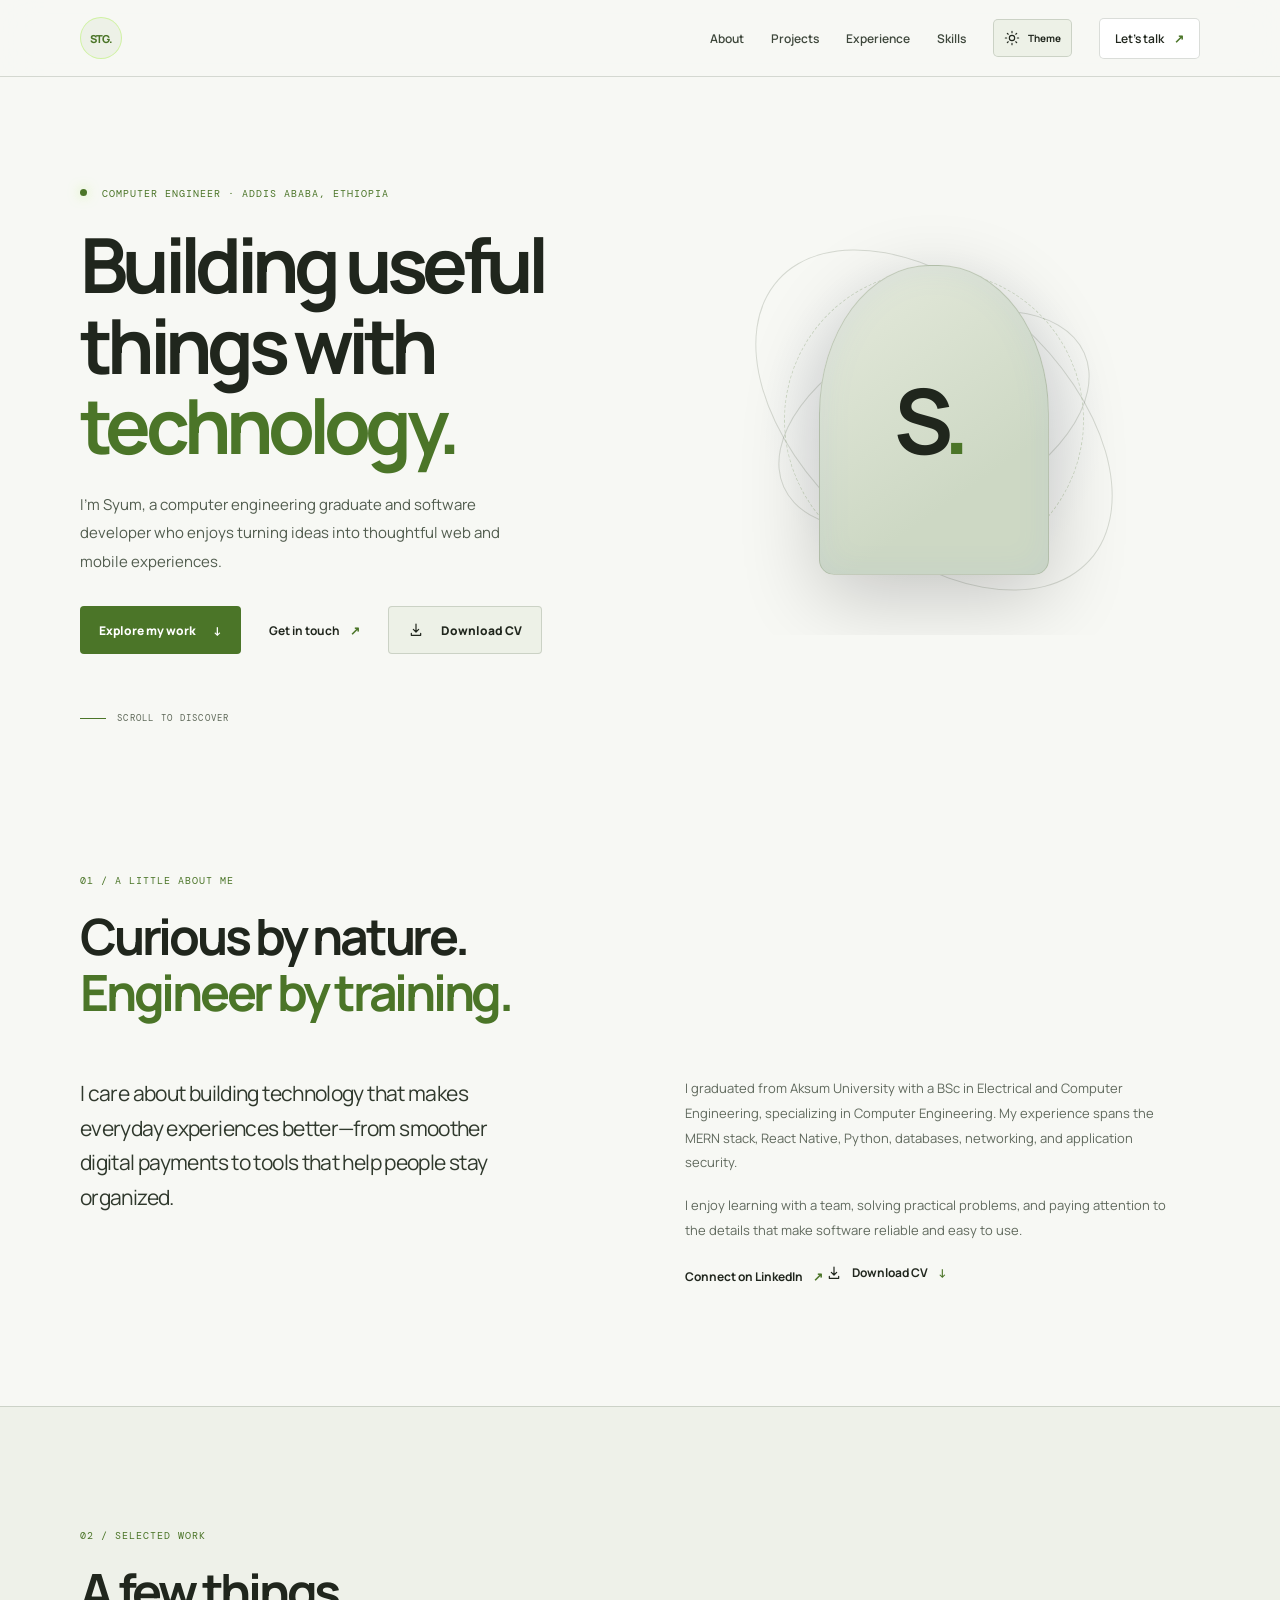
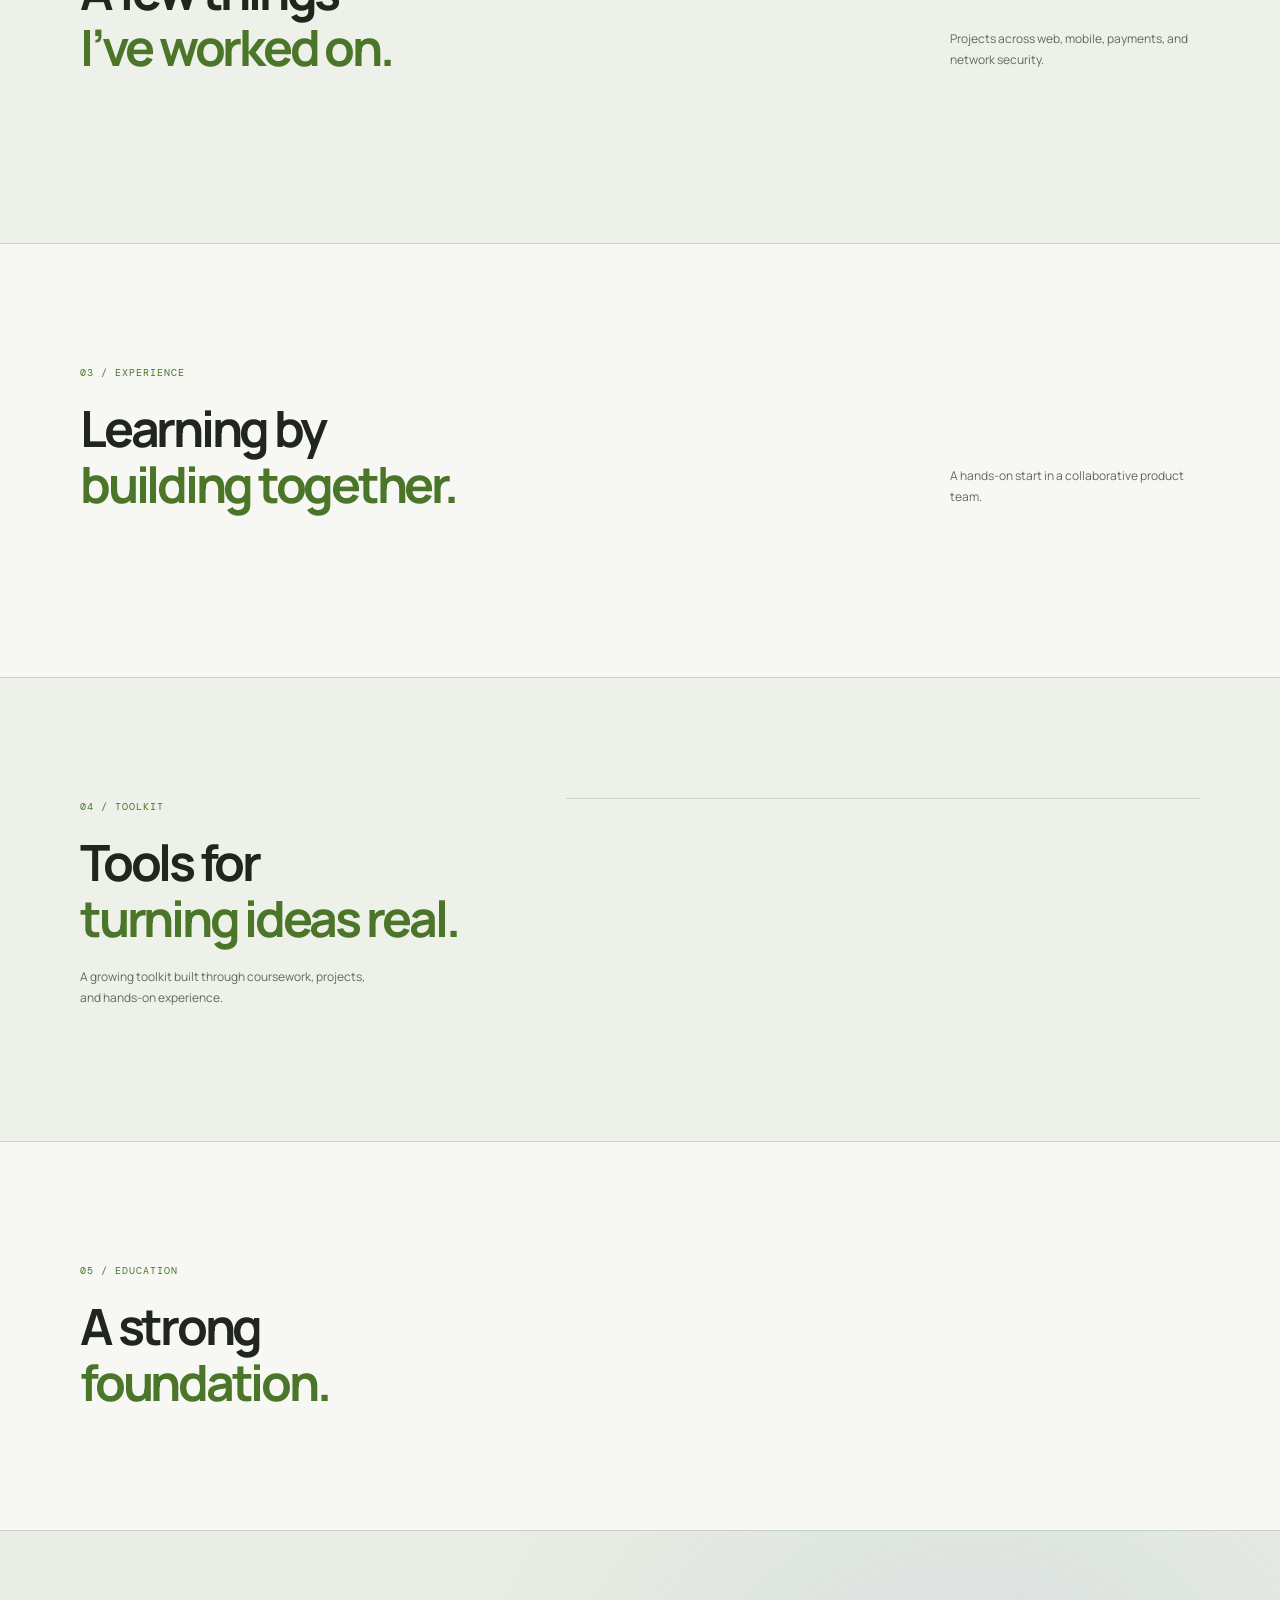
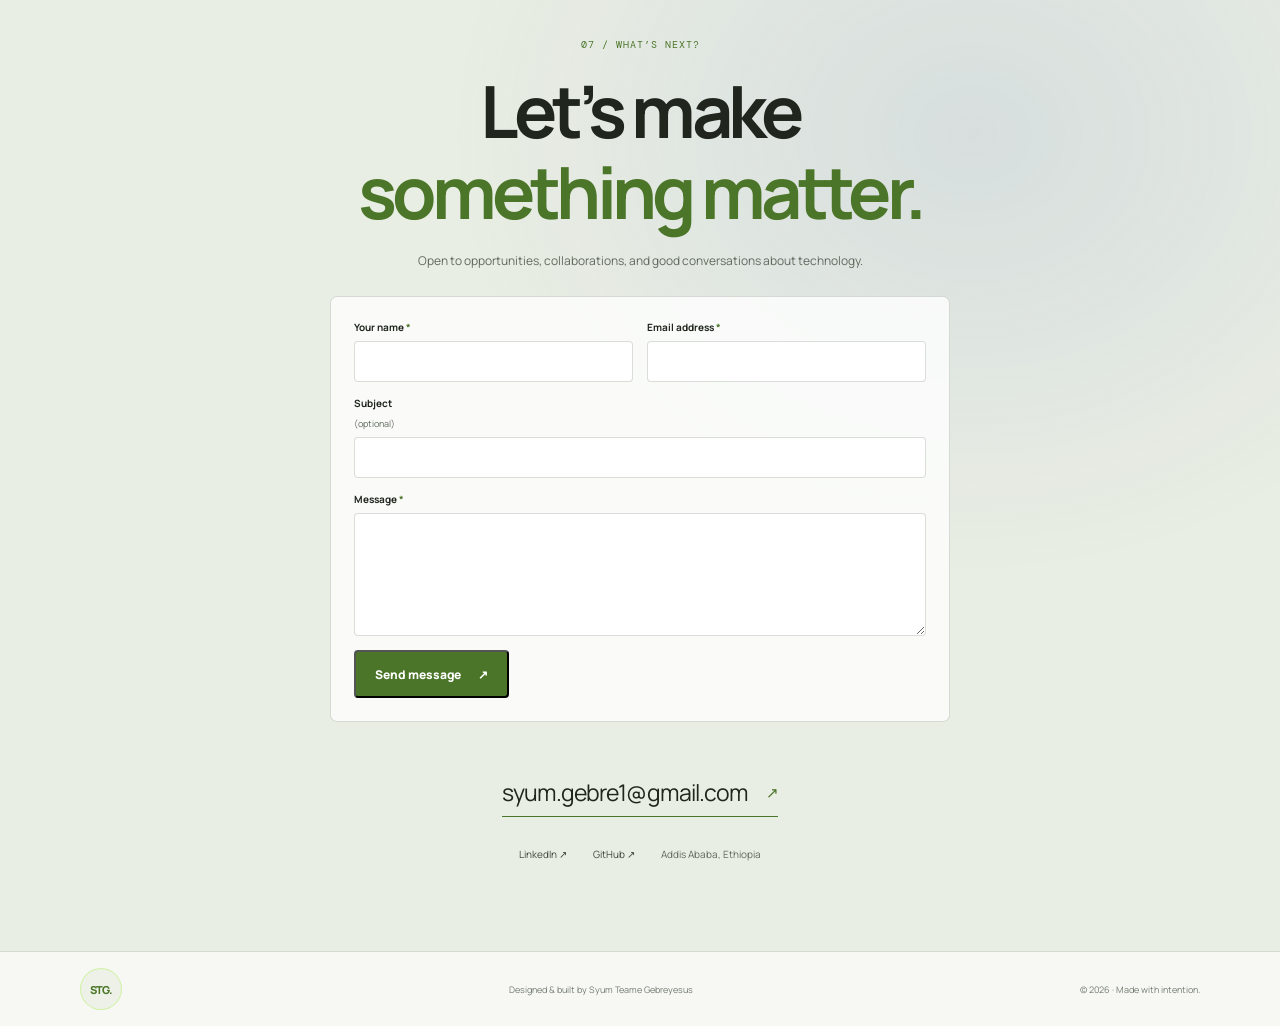
==== commit d959a56f: "Improve admin and add password recovery Co-authored-by: Copilot <223556219+Copilot@users.noreply.git" ====
--- a/index.html
+++ b/index.html
@@ -52,6 +52,7 @@
     
     <link rel="stylesheet" href="styles.css" />
     <script src="script.js" defer></script>
+    <script type="module" src="password-recovery.js"></script>
     <script type="module" src="portfolio-data.js"></script>
     <script type="module" src="contact-form.js"></script>
   </head>
@@ -235,5 +236,22 @@
         <p>© <span id="year">2026</span> · Made with intention.</p>
       </div>
     </footer>
+
+    <section id="password-reset-panel" class="password-reset-overlay" role="dialog" aria-modal="true" aria-labelledby="password-reset-title" hidden>
+      <form id="password-reset-form" class="password-reset-card">
+        <p class="eyebrow">ACCOUNT SECURITY</p>
+        <h1 id="password-reset-title">Set a new password</h1>
+        <p class="password-reset-copy">Choose a new password for your portfolio admin account.</p>
+        <div id="password-reset-fields" hidden>
+          <label for="password-reset-new">New password</label>
+          <input id="password-reset-new" name="password" type="password" autocomplete="new-password" minlength="8" required />
+          <label for="password-reset-confirm">Confirm new password</label>
+          <input id="password-reset-confirm" name="password-confirm" type="password" autocomplete="new-password" minlength="8" required />
+        </div>
+        <p id="password-reset-status" class="password-reset-status" role="status" aria-live="polite"></p>
+        <button id="password-reset-submit" class="button button-primary" type="submit" hidden>Update password</button>
+        <a class="password-reset-admin-link" href="admin.html">Go to admin sign in</a>
+      </form>
+    </section>
   </body>
 </html>
--- a/styles.css
+++ b/styles.css
@@ -66,6 +66,7 @@
 }
 
 * { box-sizing: border-box; }
+[hidden] { display: none !important; }
 body { margin: 0; background: var(--bg); color: var(--ink); font-family: var(--sans); -webkit-font-smoothing: antialiased; transition: background-color .24s ease, color .24s ease; }
 a { color: inherit; text-decoration: none; }
 button { font: inherit; }
@@ -252,6 +253,32 @@
 .contact-option svg { width: 17px; height: 17px; fill: none; stroke: currentColor; stroke-width: 1.7; stroke-linecap: round; stroke-linejoin: round; }
 .contact-option-whatsapp svg { fill: none; }
 
+/* PASSWORD RECOVERY */
+.password-reset-overlay {
+  position: fixed; inset: 0; z-index: 30; display: grid; place-items: center;
+  padding: 24px; background: rgba(5, 8, 17, .78); backdrop-filter: blur(12px);
+}
+.password-reset-card {
+  width: min(460px, 100%); padding: 34px; border: 1px solid var(--line);
+  border-radius: 10px; background: var(--panel); color: var(--ink);
+  box-shadow: 0 24px 80px rgba(0,0,0,.35);
+}
+.password-reset-card .eyebrow { margin-bottom: 12px; }
+.password-reset-card h1 { margin: 0 0 10px; font-size: clamp(26px, 5vw, 34px); letter-spacing: -.05em; }
+.password-reset-copy { margin-bottom: 24px; color: var(--muted); font-size: 13px; line-height: 1.7; }
+.password-reset-card label { display: block; margin: 16px 0 7px; font-size: 11px; font-weight: 700; }
+.password-reset-card input {
+  width: 100%; min-height: 44px; padding: 10px 12px; border: 1px solid var(--line);
+  border-radius: 5px; background: var(--input-bg); color: var(--ink); font: 13px var(--sans);
+}
+.password-reset-card input:focus { outline: 2px solid var(--accent); outline-offset: 2px; }
+.password-reset-card .button { width: 100%; justify-content: center; margin-top: 16px; border: 0; cursor: pointer; }
+.password-reset-card .button:disabled { cursor: wait; opacity: .65; }
+.password-reset-status { min-height: 18px; margin: 12px 0 0; color: var(--error); font-size: 12px; line-height: 1.6; }
+.password-reset-status.is-success { color: var(--accent); }
+.password-reset-admin-link { display: block; margin-top: 18px; color: var(--muted); font-size: 12px; text-align: center; }
+.password-reset-admin-link:hover { color: var(--accent); }
+
 /* FOOTER */
 .site-footer { border-top: 1px solid var(--footer-border); transition: border-color .24s ease; }
 .footer-inner { min-height: 74px; display: flex; align-items: center; justify-content: space-between; }
@@ -310,6 +337,7 @@
   .hero { padding-top: 55px; }.hero-art { min-height: 280px; }.hero-monogram { width: 170px; height: 250px; font-size: 68px; }.orbit-one { width: 280px; height: 160px; }.orbit-two { width: 320px; height: 200px; }.orbit-three { width: 235px; height: 235px; }.hero h1 { font-size: 47px; }.hero-intro { font-size: 13px; }.hero-actions { gap: 18px; }.button { padding: 0 13px; }
   .section { padding-top: 72px; padding-bottom: 72px; }.section-heading h2 { font-size: 38px; }.project-grid { grid-template-columns: 1fr; }.project-visual { height: 235px; }.project-info p { min-height: unset; }.skill-row { grid-template-columns: 105px 1fr; gap: 13px; }.experience-card { gap: 14px; grid-template-columns: 56px 1fr; padding: 27px 0; }.experience-date { font-size: 8px; }.experience-date strong { font-size: 17px; }.experience-main h3 { font-size: 17px; line-height: 1.45; }.experience-main h3 span { display: block; }.experience-points li { font-size: 10px; }
   .certifications li { flex-direction: column; gap: 1px; }.contact-section { padding: 78px 0 65px; }.contact-form-row { grid-template-columns: 1fr; gap: 0; }.contact-form { padding: 17px; }.contact-submit-row { align-items: flex-start; flex-direction: column; }.contact-links { flex-wrap: wrap; gap: 13px 20px; }.footer-inner { padding: 20px 0; gap: 10px; flex-wrap: wrap; }.footer-inner p { width: calc(100% - 55px); text-align: right; }.footer-inner p:last-child { width: 100%; text-align: center; }.highlights-grid { grid-template-columns: 1fr; }
+  .password-reset-card { padding: 25px 20px; }
 }
 
 @media (prefers-reduced-motion: reduce) { *, *::before, *::after { scroll-behavior: auto !important; transition-duration: .01ms !important; animation-duration: .01ms !important; animation-iteration-count: 1 !important; } }
